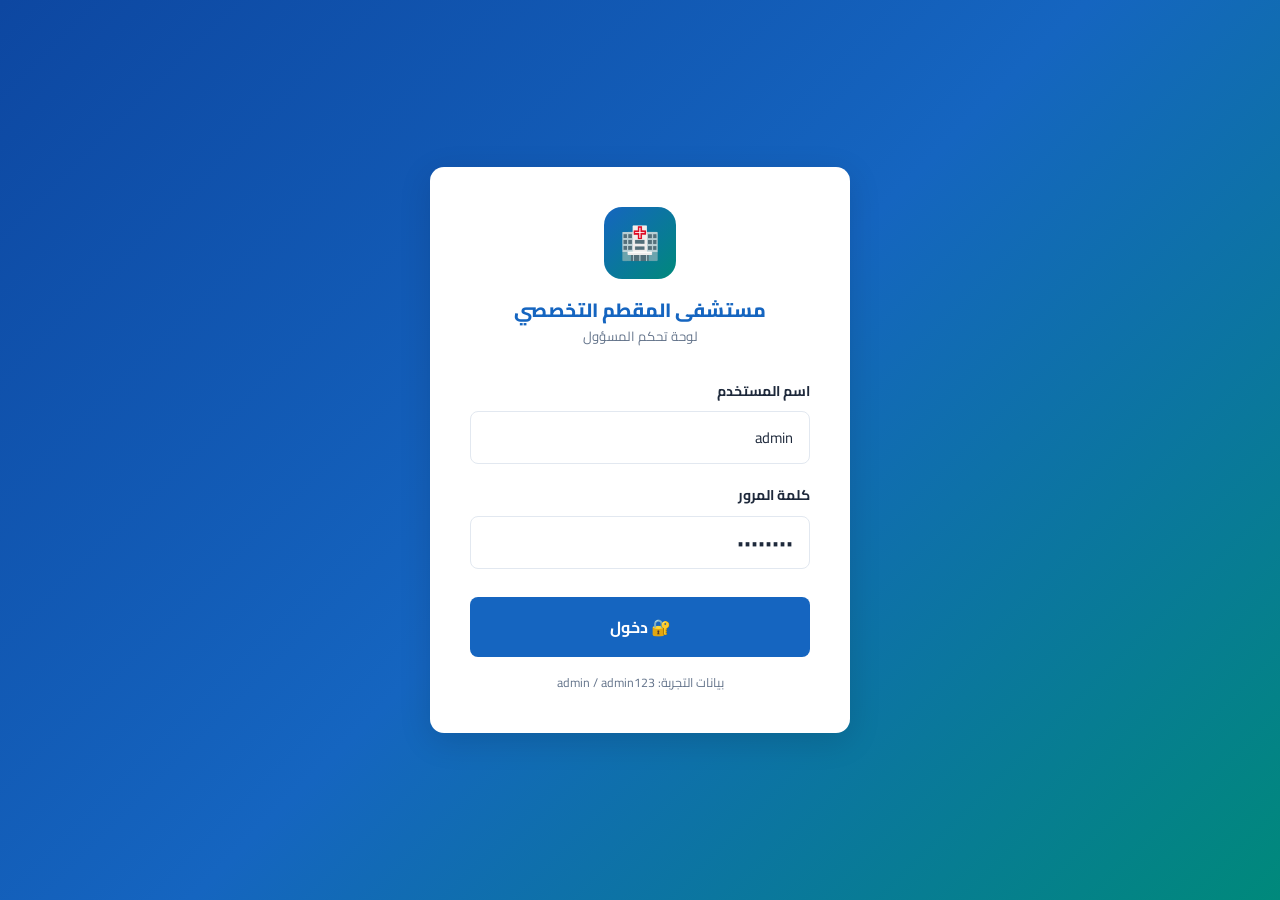
==== admin.html @ d8e8bf8f "first commit" ====
<!DOCTYPE html>
<html lang="ar" dir="rtl">
<head>
  <meta charset="UTF-8">
  <meta name="viewport" content="width=device-width, initial-scale=1.0">
  <title>لوحة التحكم - مستشفى المقطم التخصصي</title>
  <link rel="stylesheet" href="css/style.css">
  <style>
    .admin-page { display: none; }
    .login-page { display: flex; }
    .section-panel { display: none; }
    .section-panel.active { display: block; }
    .action-bar { display: flex; justify-content: space-between; align-items: center; margin-bottom: 20px; gap: 12px; flex-wrap: wrap; }
    .color-picker-wrap { display: flex; gap: 8px; flex-wrap: wrap; }
    .color-dot { width: 28px; height: 28px; border-radius: 50%; cursor: pointer; border: 3px solid transparent; transition: transform 0.2s; }
    .color-dot.selected { border-color: var(--text); transform: scale(1.15); }
    .status-select { padding: 6px 10px; border-radius: var(--radius-sm); border: 1px solid var(--border); font-family: 'Cairo',sans-serif; font-size: 0.82rem; background: white; }
    .sidebar-mobile-toggle { display: none; background: var(--primary); color: white; border: none; padding: 10px 16px; border-radius: var(--radius-sm); font-family: 'Cairo',sans-serif; font-weight: 700; cursor: pointer; }
    @media (max-width: 768px) { .admin-sidebar { display: none; } .admin-sidebar.open { display: flex; } .sidebar-mobile-toggle { display: block; } }
    .booking-filters { display: flex; gap: 8px; margin-bottom: 16px; flex-wrap: wrap; }
    .filter-chip { padding: 6px 16px; border-radius: 50px; border: 1.5px solid var(--border); font-size: 0.82rem; font-weight: 700; cursor: pointer; font-family: 'Cairo',sans-serif; background: white; color: var(--text-muted); transition: all 0.2s; }
    .filter-chip.active { background: var(--primary); color: white; border-color: var(--primary); }
    .copay-badge { display: inline-flex; align-items: center; gap: 4px; padding: 3px 10px; border-radius: 50px; font-size: 0.78rem; font-weight: 800; background: var(--primary-light); color: var(--primary); }
    .ins-icon { font-size: 1.3rem; }
    th { white-space: nowrap; }
  </style>
</head>
<body>

<!-- ===================== LOGIN ===================== -->
<div class="login-page admin-login-page" id="loginPage">
  <div class="admin-login-card">
    <div class="admin-login-logo">
      <div class="logo-icon">🏥</div>
      <h2>مستشفى المقطم التخصصي</h2>
      <p>لوحة تحكم المسؤول</p>
    </div>
    <div id="loginError" class="alert alert-danger" style="display:none;">❌ بيانات الدخول غير صحيحة</div>
    <div class="form-group">
      <label class="form-label">اسم المستخدم</label>
      <input type="text" class="form-control" id="loginUser" placeholder="admin" value="admin">
    </div>
    <div class="form-group">
      <label class="form-label">كلمة المرور</label>
      <input type="password" class="form-control" id="loginPass" placeholder="••••••••" value="admin123" onkeydown="if(event.key==='Enter')doLogin()">
    </div>
    <button class="btn btn-primary btn-block btn-lg" onclick="doLogin()" style="margin-top:8px;">🔐 دخول</button>
    <p style="text-align:center;font-size:0.78rem;color:var(--text-muted);margin-top:16px;">بيانات التجربة: admin / admin123</p>
  </div>
</div>

<!-- ===================== ADMIN PANEL ===================== -->
<div class="admin-page" id="adminPage">
  <div class="admin-layout">

    <!-- SIDEBAR -->
    <aside class="admin-sidebar" id="adminSidebar">
      <div class="sidebar-brand">
        <div class="brand-icon">🏥</div>
        <div class="sidebar-brand-text"><h3>مستشفى المقطم</h3><span>لوحة التحكم</span></div>
      </div>
      <nav class="sidebar-nav" id="sidebarNav">
        <a href="#" onclick="showSection('dashboard')"  id="nav-dashboard"  class="active"><span class="nav-icon">📊</span> لوحة التحكم</a>
        <a href="#" onclick="showSection('clinics')"    id="nav-clinics"   ><span class="nav-icon">🏥</span> إدارة العيادات</a>
        <a href="#" onclick="showSection('doctors')"    id="nav-doctors"   ><span class="nav-icon">👨‍⚕️</span> إدارة الأطباء</a>
        <a href="#" onclick="showSection('slots')"      id="nav-slots"     ><span class="nav-icon">📅</span> إدارة المواعيد</a>
        <a href="#" onclick="showSection('bookings')"   id="nav-bookings"  ><span class="nav-icon">📋</span> الحجوزات</a>
      </nav>
      <div class="sidebar-footer">
        <button class="btn btn-danger btn-sm btn-block" onclick="doLogout()">🚪 تسجيل الخروج</button>
        <a href="index.html" style="display:block;text-align:center;font-size:0.78rem;color:rgba(255,255,255,0.6);margin-top:10px;">← العودة للموقع</a>
      </div>
    </aside>

    <!-- MAIN -->
    <main class="admin-main">
      <div class="admin-topbar">
        <div style="display:flex;align-items:center;gap:12px;">
          <button class="sidebar-mobile-toggle" onclick="document.getElementById('adminSidebar').classList.toggle('open')">☰</button>
          <h2 id="pageTitle">لوحة التحكم</h2>
        </div>
        <div style="display:flex;align-items:center;gap:12px;">
          <span style="font-size:0.82rem;color:var(--text-muted);">👤 مسؤول النظام</span>
          <a href="index.html" class="btn btn-outline-primary btn-sm">← الموقع</a>
        </div>
      </div>

      <div class="admin-content">

        <!-- ===== DASHBOARD ===== -->
        <div class="section-panel active" id="panel-dashboard">
          <div class="stat-cards" id="dashStats"></div>
          <div style="display:grid;grid-template-columns:1fr 1fr;gap:24px;" id="dashGrids">
            <div class="card">
              <div class="card-header"><h3>📋 آخر الحجوزات</h3></div>
              <div class="card-body" id="recentBookings" style="padding:0;"></div>
            </div>
            <div class="card">
              <div class="card-header"><h3>📊 توزيع حالات الحجز</h3></div>
              <div class="card-body" id="bookingStatusStats" style="padding:16px;"></div>
            </div>
          </div>
        </div>

        <!-- ===== CLINICS ===== -->
        <div class="section-panel" id="panel-clinics">
          <div class="action-bar">
            <input type="text" placeholder="🔍 ابحث عن عيادة..." oninput="renderClinicsTable(this.value)" style="padding:9px 14px;border:1.5px solid var(--border);border-radius:var(--radius-sm);font-family:'Cairo',sans-serif;font-size:0.88rem;outline:none;flex:1;max-width:320px;">
            <button class="btn btn-primary" onclick="openClinicModal()">+ إضافة عيادة</button>
          </div>
          <div class="card">
            <div class="table-wrap">
              <table>
                <thead><tr><th>العيادة</th><th>السعر</th><th>الأطباء</th><th>الحالة</th><th>إجراءات</th></tr></thead>
                <tbody id="clinicsBody"></tbody>
              </table>
            </div>
          </div>
        </div>

        <!-- ===== DOCTORS ===== -->
        <div class="section-panel" id="panel-doctors">
          <div class="action-bar">
            <div style="display:flex;gap:12px;flex-wrap:wrap;flex:1;">
              <input type="text" placeholder="🔍 ابحث عن طبيب..." oninput="renderDoctorsTable(this.value)" style="padding:9px 14px;border:1.5px solid var(--border);border-radius:var(--radius-sm);font-family:'Cairo',sans-serif;font-size:0.88rem;outline:none;">
              <select id="doctorClinicFilter" onchange="renderDoctorsTable()" style="padding:9px 14px;border:1.5px solid var(--border);border-radius:var(--radius-sm);font-family:'Cairo',sans-serif;font-size:0.88rem;outline:none;"><option value="">كل العيادات</option></select>
            </div>
            <button class="btn btn-primary" onclick="openDoctorModal()">+ إضافة طبيب</button>
          </div>
          <div class="card">
            <div class="table-wrap">
              <table>
                <thead><tr><th>الطبيب</th><th>التخصص</th><th>العيادة</th><th>الخبرة</th><th>الحالة</th><th>إجراءات</th></tr></thead>
                <tbody id="doctorsBody"></tbody>
              </table>
            </div>
          </div>
        </div>

        <!-- ===== SLOTS ===== -->
        <div class="section-panel" id="panel-slots">
          <div class="action-bar">
            <div style="display:flex;gap:12px;flex-wrap:wrap;flex:1;">
              <select id="slotClinicFilter" onchange="onSlotClinicChange()" style="padding:9px 14px;border:1.5px solid var(--border);border-radius:var(--radius-sm);font-family:'Cairo',sans-serif;font-size:0.88rem;outline:none;"><option value="">كل العيادات</option></select>
              <select id="slotDoctorFilter" onchange="renderSlotsTable()" style="padding:9px 14px;border:1.5px solid var(--border);border-radius:var(--radius-sm);font-family:'Cairo',sans-serif;font-size:0.88rem;outline:none;"><option value="">كل الأطباء</option></select>
            </div>
            <button class="btn btn-primary" onclick="openSlotModal()">+ إضافة موعد</button>
          </div>
          <div class="card">
            <div class="table-wrap">
              <table>
                <thead><tr><th>التاريخ</th><th>اليوم</th><th>الوقت</th><th>الطبيب</th><th>العيادة</th><th>المحجوز/الكلي</th><th>الحالة</th><th>إجراءات</th></tr></thead>
                <tbody id="slotsBody"></tbody>
              </table>
            </div>
          </div>
        </div>

        <!-- ===== BOOKINGS ===== -->
        <div class="section-panel" id="panel-bookings">
          <div class="booking-filters" id="bookingFilters"></div>
          <div class="action-bar">
            <input type="text" placeholder="🔍 ابحث باسم المريض أو رقم الحجز أو الهاتف..." oninput="renderBookingsTable(this.value)" style="padding:9px 14px;border:1.5px solid var(--border);border-radius:var(--radius-sm);font-family:'Cairo',sans-serif;font-size:0.88rem;outline:none;flex:1;min-width:200px;">
            <button class="btn btn-sm" style="background:var(--bg);border:1px solid var(--border);white-space:nowrap;" onclick="exportBookings()">📥 تصدير CSV</button>
          </div>
          <div class="card">
            <div class="table-wrap">
              <table>
                <thead>
                  <tr>
                    <th>رقم الحجز</th>
                    <th>المريض</th>
                    <th>العيادة / الطبيب</th>
                    <th>التاريخ والوقت</th>
                    <th>سعر الكشف</th>
                    <th>حالة الحجز</th>
                    <th>إجراءات</th>
                  </tr>
                </thead>
                <tbody id="bookingsBody"></tbody>
              </table>
            </div>
          </div>
          <div class="alert alert-info" style="margin-top:16px;">
            💵 <strong>الدفع عند الاستقبال:</strong> يتم تحصيل رسوم الكشف من المرضى عند حضورهم للعيادة.
          </div>
        </div>

      </div><!-- /admin-content -->
    </main>
  </div>
</div>

<!-- ===================== MODALS ===================== -->

<!-- Clinic Modal -->
<div class="modal-overlay" id="clinicModal">
  <div class="modal">
    <div class="modal-header"><h3 id="clinicModalTitle">إضافة عيادة</h3><button class="modal-close" onclick="closeModal('clinicModal')">×</button></div>
    <div class="modal-body">
      <input type="hidden" id="clinicId">
      <div class="form-group"><label class="form-label">اسم العيادة <span>*</span></label><input type="text" class="form-control" id="clinicName" placeholder="مثال: عيادة القلب"></div>
      <div class="form-group"><label class="form-label">الوصف</label><textarea class="form-control" id="clinicDesc" rows="2" placeholder="وصف مختصر للعيادة"></textarea></div>
      <div class="form-row">
        <div class="form-group"><label class="form-label">سعر الكشف (جنيه) <span>*</span></label><input type="number" class="form-control" id="clinicPrice" placeholder="200" min="0"></div>
        <div class="form-group"><label class="form-label">الأيقونة (Emoji)</label><input type="text" class="form-control" id="clinicIcon" placeholder="🏥" maxlength="2"></div>
      </div>
      <div class="form-group"><label class="form-label">لون العيادة</label><div class="color-picker-wrap" id="colorPicker"></div><input type="hidden" id="clinicColor" value="#3498db"></div>
    </div>
    <div class="modal-footer">
      <button class="btn" style="background:var(--bg);border:1px solid var(--border);" onclick="closeModal('clinicModal')">إلغاء</button>
      <button class="btn btn-primary" onclick="saveClinic()">💾 حفظ</button>
    </div>
  </div>
</div>

<!-- Doctor Modal -->
<div class="modal-overlay" id="doctorModal">
  <div class="modal">
    <div class="modal-header"><h3 id="doctorModalTitle">إضافة طبيب</h3><button class="modal-close" onclick="closeModal('doctorModal')">×</button></div>
    <div class="modal-body">
      <input type="hidden" id="doctorId">
      <div class="form-group"><label class="form-label">اسم الطبيب <span>*</span></label><input type="text" class="form-control" id="doctorName" placeholder="د. محمد أحمد"></div>
      <div class="form-group"><label class="form-label">اللقب / التخصص <span>*</span></label><input type="text" class="form-control" id="doctorTitle" placeholder="استشاري أمراض القلب"></div>
      <div class="form-row">
        <div class="form-group"><label class="form-label">العيادة <span>*</span></label><select class="form-control" id="doctorClinicId"></select></div>
        <div class="form-group"><label class="form-label">سنوات الخبرة</label><input type="text" class="form-control" id="doctorExp" placeholder="10 سنوات خبرة"></div>
      </div>
    </div>
    <div class="modal-footer">
      <button class="btn" style="background:var(--bg);border:1px solid var(--border);" onclick="closeModal('doctorModal')">إلغاء</button>
      <button class="btn btn-primary" onclick="saveDoctor()">💾 حفظ</button>
    </div>
  </div>
</div>

<!-- Slot Modal -->
<div class="modal-overlay" id="slotModal">
  <div class="modal">
    <div class="modal-header"><h3 id="slotModalTitle">إضافة موعد</h3><button class="modal-close" onclick="closeModal('slotModal')">×</button></div>
    <div class="modal-body">
      <input type="hidden" id="slotId">
      <div class="form-row">
        <div class="form-group"><label class="form-label">العيادة <span>*</span></label><select class="form-control" id="slotClinicId" onchange="populateSlotDoctors()"></select></div>
        <div class="form-group"><label class="form-label">الطبيب <span>*</span></label><select class="form-control" id="slotDoctorId"></select></div>
      </div>
      <div class="form-row">
        <div class="form-group"><label class="form-label">التاريخ <span>*</span></label><input type="date" class="form-control" id="slotDate"></div>
        <div class="form-group"><label class="form-label">الوقت <span>*</span></label>
          <select class="form-control" id="slotTime">
            <option>09:00 ص</option><option>10:00 ص</option><option>11:00 ص</option>
            <option>12:00 م</option><option>01:00 م</option><option>04:00 م</option>
            <option>05:00 م</option><option>06:00 م</option><option>07:00 م</option>
          </select>
        </div>
      </div>
      <div class="form-group"><label class="form-label">الحد الأقصى للمرضى</label><input type="number" class="form-control" id="slotMax" value="5" min="1" max="30"></div>
    </div>
    <div class="modal-footer">
      <button class="btn" style="background:var(--bg);border:1px solid var(--border);" onclick="closeModal('slotModal')">إلغاء</button>
      <button class="btn btn-primary" onclick="saveSlot()">💾 حفظ</button>
    </div>
  </div>
</div>

<!-- Delete Confirm Modal -->
<div class="modal-overlay" id="deleteModal">
  <div class="modal" style="max-width:400px;">
    <div class="modal-header"><h3>⚠️ تأكيد الحذف</h3><button class="modal-close" onclick="closeModal('deleteModal')">×</button></div>
    <div class="modal-body"><p id="deleteMsg" style="font-size:0.95rem;line-height:1.6;"></p></div>
    <div class="modal-footer">
      <button class="btn" style="background:var(--bg);border:1px solid var(--border);" onclick="closeModal('deleteModal')">إلغاء</button>
      <button class="btn btn-danger" id="deleteConfirmBtn">🗑️ حذف</button>
    </div>
  </div>
</div>

<script src="js/app.js"></script>
<script>
const COLORS = ['#e74c3c','#3498db','#2ecc71','#9b59b6','#f39c12','#1abc9c','#e67e22','#16a085','#8e44ad','#2980b9'];
let bookingStatusFilter = 'all';
let pendingDelete = null;

// ===================== AUTH =====================
function doLogin() {
  const u = document.getElementById('loginUser').value;
  const p = document.getElementById('loginPass').value;
  if (adminLogin(u, p)) {
    document.getElementById('loginPage').style.display = 'none';
    document.getElementById('adminPage').style.display = 'block';
    initAdmin();
  } else {
    document.getElementById('loginError').style.display = 'flex';
  }
}
function doLogout() { adminLogout(); document.getElementById('adminPage').style.display = 'none'; document.getElementById('loginPage').style.display = 'flex'; }
function checkAuth() { if (isAdminLoggedIn()) { document.getElementById('loginPage').style.display = 'none'; document.getElementById('adminPage').style.display = 'block'; initAdmin(); } }

// ===================== INIT =====================
function initAdmin() {
  renderDashboard();
  renderClinicsTable();
  renderDoctorsTable();
  populateAllFilters();
  renderSlotsTable();
  renderBookingsTable();
  renderBookingFilters();
}

function showSection(name) {
  document.querySelectorAll('.section-panel').forEach(p => p.classList.remove('active'));
  document.querySelectorAll('.sidebar-nav a').forEach(a => a.classList.remove('active'));
  document.getElementById('panel-' + name).classList.add('active');
  document.getElementById('nav-' + name).classList.add('active');
  const titles = { dashboard:'لوحة التحكم', clinics:'إدارة العيادات', doctors:'إدارة الأطباء', slots:'إدارة المواعيد', bookings:'الحجوزات' };
  document.getElementById('pageTitle').textContent = titles[name] || name;
  if (name === 'doctors')   { populateDoctorClinicFilter(); renderDoctorsTable(); }
  if (name === 'slots')     { populateSlotFilters(); renderSlotsTable(); }
  if (name === 'dashboard') renderDashboard();
  return false;
}

// ===================== DASHBOARD =====================
function renderDashboard() {
  const clinics  = getClinics().filter(c => c.active);
  const doctors  = getDoctors().filter(d => d.active);
  const bookings = getBookings();
  const pending  = bookings.filter(b => b.status === 'pending').length;

  const stats = [
    { icon:'🏥', num:clinics.length,  label:'عيادة نشطة',       bg:'#e3f0ff', color:'#1565c0' },
    { icon:'👨‍⚕️', num:doctors.length,  label:'طبيب متخصص',       bg:'#e0f2f1', color:'#00897b' },
    { icon:'📋', num:bookings.length, label:'إجمالي الحجوزات',  bg:'#fff3e0', color:'#e65100' },
    { icon:'⏳', num:pending,         label:'قيد الانتظار',      bg:'#fff8e1', color:'#f9a825' },
  ];
  document.getElementById('dashStats').innerHTML = stats.map(s => `
    <div class="stat-card">
      <div class="stat-card-icon" style="background:${s.bg};color:${s.color};">${s.icon}</div>
      <div><div class="stat-card-num">${s.num}</div><div class="stat-card-label">${s.label}</div></div>
    </div>`).join('');

  const recent = [...bookings].reverse().slice(0, 5);
  document.getElementById('recentBookings').innerHTML = recent.length === 0
    ? '<p style="padding:20px;text-align:center;color:var(--text-muted);">لا توجد حجوزات بعد</p>'
    : '<table style="width:100%"><thead><tr><th>رقم الحجز</th><th>المريض</th><th>العيادة</th><th>الحالة</th></tr></thead><tbody>'
      + recent.map(b => {
          const st = getStatusBadge(b.status);
          return `<tr><td><strong>${b.id}</strong></td><td style="font-size:0.82rem;">${b.patientName}</td><td style="font-size:0.82rem;">${b.clinicName||''}</td><td><span class="badge ${st.cls}">${st.label}</span></td></tr>`;
        }).join('') + '</tbody></table>';

  // Booking status breakdown
  const statusCounts = { pending:0, confirmed:0, cancelled:0, completed:0 };
  bookings.forEach(b => { const k = b.status || 'pending'; if (statusCounts[k] !== undefined) statusCounts[k]++; });
  const statusLabels = { pending:'⏳ قيد الانتظار', confirmed:'✅ مؤكد', cancelled:'❌ ملغي', completed:'🏁 مكتمل' };
  const total = bookings.length || 1;
  document.getElementById('bookingStatusStats').innerHTML = Object.entries(statusCounts).map(([k,v]) => `
    <div style="display:flex;justify-content:space-between;align-items:center;padding:10px 0;border-bottom:1px solid var(--border);">
      <span style="font-size:0.88rem;font-weight:600;">${statusLabels[k]}</span>
      <div style="display:flex;align-items:center;gap:10px;">
        <div style="height:6px;width:${Math.max(Math.round(v/total*120),4)}px;background:var(--primary);border-radius:3px;"></div>
        <span class="badge badge-primary">${v} حجز</span>
      </div>
    </div>`).join('');
}

// ===================== CLINICS =====================
function renderClinicsTable(search = '') {
  const clinics = getClinics().filter(c => !search || c.name.includes(search));
  document.getElementById('clinicsBody').innerHTML = clinics.length === 0
    ? '<tr><td colspan="5" style="text-align:center;padding:32px;color:var(--text-muted);">لا توجد عيادات</td></tr>'
    : clinics.map(c => {
        const docs = getDoctors().filter(d => d.clinicId === c.id).length;
        return `<tr>
          <td><div style="display:flex;align-items:center;gap:10px;">
            <div style="width:36px;height:36px;border-radius:8px;background:${c.color}22;display:flex;align-items:center;justify-content:center;font-size:1.2rem;">${c.icon||'🏥'}</div>
            <div><strong style="font-size:0.9rem;">${c.name}</strong><br><span style="font-size:0.75rem;color:var(--text-muted);">${c.description||''}</span></div>
          </div></td>
          <td><strong style="color:var(--primary);">${c.price}</strong> ج</td>
          <td><span class="badge badge-primary">${docs} طبيب</span></td>
          <td><span class="badge ${c.active?'badge-success':'badge-danger'}">${c.active?'نشطة':'معطلة'}</span></td>
          <td><div style="display:flex;gap:6px;">
            <button class="btn btn-sm btn-outline-primary" onclick="editClinic('${c.id}')">✏️ تعديل</button>
            <button class="btn btn-sm btn-danger" onclick="confirmDelete('clinic','${c.id}','${c.name}')">🗑️</button>
          </div></td>
        </tr>`;
      }).join('');
}
function openClinicModal(id=null) {
  document.getElementById('clinicModalTitle').textContent = id ? 'تعديل العيادة' : 'إضافة عيادة جديدة';
  document.getElementById('clinicId').value = id||'';
  ['clinicName','clinicDesc','clinicIcon'].forEach(i=>document.getElementById(i).value='');
  document.getElementById('clinicPrice').value='';
  document.getElementById('clinicColor').value='#3498db';
  renderColorPicker('#3498db');
  if (id) { const c=getClinic(id); if(c){document.getElementById('clinicName').value=c.name;document.getElementById('clinicDesc').value=c.description||'';document.getElementById('clinicPrice').value=c.price;document.getElementById('clinicIcon').value=c.icon||'';document.getElementById('clinicColor').value=c.color||'#3498db';renderColorPicker(c.color);} }
  openModal('clinicModal');
}
function editClinic(id) { openClinicModal(id); }
function renderColorPicker(selected) {
  document.getElementById('colorPicker').innerHTML = COLORS.map(c=>`<div class="color-dot ${c===selected?'selected':''}" style="background:${c};" onclick="selectColor('${c}')"></div>`).join('');
}
function selectColor(c) { document.getElementById('clinicColor').value=c; renderColorPicker(c); }
function saveClinic() {
  const name=document.getElementById('clinicName').value.trim();
  const price=parseFloat(document.getElementById('clinicPrice').value);
  if(!name){showToast('اسم العيادة مطلوب','error');return;}
  if(!price||price<0){showToast('من فضلك أدخل سعراً صحيحاً','error');return;}
  const data={name,price,description:document.getElementById('clinicDesc').value.trim(),icon:document.getElementById('clinicIcon').value.trim()||'🏥',color:document.getElementById('clinicColor').value,active:true};
  const id=document.getElementById('clinicId').value;
  if(id) updateClinic(id,data); else addClinic(data);
  closeModal('clinicModal'); renderClinicsTable(); renderDashboard(); showToast(id?'تم تحديث العيادة':'تمت إضافة العيادة');
}

// ===================== DOCTORS =====================
function populateDoctorClinicFilter() {
  const sel=document.getElementById('doctorClinicFilter');
  sel.innerHTML='<option value="">كل العيادات</option>'+getClinics().filter(c=>c.active).map(c=>`<option value="${c.id}">${c.name}</option>`).join('');
}
function renderDoctorsTable(search='') {
  const cf=document.getElementById('doctorClinicFilter')?.value||'';
  const doctors=getDoctors().filter(d=>(!search||d.name.includes(search)||d.title.includes(search))&&(!cf||d.clinicId===cf));
  document.getElementById('doctorsBody').innerHTML=doctors.length===0
    ?'<tr><td colspan="6" style="text-align:center;padding:32px;color:var(--text-muted);">لا يوجد أطباء</td></tr>'
    :doctors.map(d=>{const cl=getClinic(d.clinicId);return`<tr>
      <td><div style="display:flex;align-items:center;gap:10px;"><div style="width:36px;height:36px;border-radius:50%;background:var(--primary-light);display:flex;align-items:center;justify-content:center;">👨‍⚕️</div><strong>${d.name}</strong></div></td>
      <td style="font-size:0.85rem;">${d.title}</td>
      <td><span class="badge badge-primary">${cl?cl.name:'-'}</span></td>
      <td style="font-size:0.82rem;color:var(--text-muted);">${d.experience||'-'}</td>
      <td><span class="badge ${d.active?'badge-success':'badge-danger'}">${d.active?'نشط':'معطل'}</span></td>
      <td><div style="display:flex;gap:6px;"><button class="btn btn-sm btn-outline-primary" onclick="editDoctor('${d.id}')">✏️</button><button class="btn btn-sm btn-danger" onclick="confirmDelete('doctor','${d.id}','${d.name}')">🗑️</button></div></td>
    </tr>`}).join('');
}
function openDoctorModal(id=null) {
  document.getElementById('doctorModalTitle').textContent=id?'تعديل بيانات الطبيب':'إضافة طبيب جديد';
  document.getElementById('doctorId').value=id||'';
  ['doctorName','doctorTitle','doctorExp'].forEach(i=>document.getElementById(i).value='');
  document.getElementById('doctorClinicId').innerHTML=getClinics().filter(c=>c.active).map(c=>`<option value="${c.id}">${c.name}</option>`).join('');
  if(id){const d=getDoctor(id);if(d){document.getElementById('doctorName').value=d.name;document.getElementById('doctorTitle').value=d.title;document.getElementById('doctorExp').value=d.experience||'';document.getElementById('doctorClinicId').value=d.clinicId;}}
  openModal('doctorModal');
}
function editDoctor(id){openDoctorModal(id);}
function saveDoctor() {
  const name=document.getElementById('doctorName').value.trim();
  const title=document.getElementById('doctorTitle').value.trim();
  const clinicId=document.getElementById('doctorClinicId').value;
  if(!name){showToast('اسم الطبيب مطلوب','error');return;}
  if(!title){showToast('التخصص مطلوب','error');return;}
  const data={name,title,clinicId,experience:document.getElementById('doctorExp').value.trim(),active:true};
  const id=document.getElementById('doctorId').value;
  if(id) updateDoctor(id,data); else addDoctor(data);
  closeModal('doctorModal'); renderDoctorsTable(); showToast(id?'تم تحديث بيانات الطبيب':'تمت إضافة الطبيب');
}

// ===================== SLOTS =====================
function populateAllFilters(){populateSlotFilters();populateDoctorClinicFilter();}
function populateSlotFilters(){
  const clinics=getClinics().filter(c=>c.active);
  const opts='<option value="">كل العيادات</option>'+clinics.map(c=>`<option value="${c.id}">${c.name}</option>`).join('');
  document.getElementById('slotClinicFilter').innerHTML=opts;
  document.getElementById('slotClinicId')&&(document.getElementById('slotClinicId').innerHTML=opts);
}
function onSlotClinicChange(){
  const cid=document.getElementById('slotClinicFilter').value;
  const docs=cid?getDoctors().filter(d=>d.clinicId===cid&&d.active):getDoctors().filter(d=>d.active);
  document.getElementById('slotDoctorFilter').innerHTML='<option value="">كل الأطباء</option>'+docs.map(d=>`<option value="${d.id}">${d.name}</option>`).join('');
  renderSlotsTable();
}
function populateSlotDoctors(){
  const cid=document.getElementById('slotClinicId').value;
  document.getElementById('slotDoctorId').innerHTML=getDoctors().filter(d=>d.clinicId===cid&&d.active).map(d=>`<option value="${d.id}">${d.name}</option>`).join('');
}
function renderSlotsTable(){
  const cid=document.getElementById('slotClinicFilter')?.value||'';
  const did=document.getElementById('slotDoctorFilter')?.value||'';
  const today=new Date().toISOString().split('T')[0];
  const slots=getSlots().filter(s=>(!cid||s.clinicId===cid)&&(!did||s.doctorId===did)).sort((a,b)=>a.date.localeCompare(b.date));
  document.getElementById('slotsBody').innerHTML=slots.length===0
    ?'<tr><td colspan="8" style="text-align:center;padding:32px;color:var(--text-muted);">لا توجد مواعيد</td></tr>'
    :slots.map(s=>{const doc=getDoctor(s.doctorId);const cl=getClinic(s.clinicId);const past=s.date<today;return`<tr style="${past?'opacity:0.55;':''}">
      <td style="font-size:0.85rem;">${s.date}</td><td style="font-size:0.82rem;">${s.dayName||''}</td><td><strong>${s.time}</strong></td>
      <td style="font-size:0.82rem;">${doc?doc.name:'-'}</td><td style="font-size:0.78rem;color:var(--text-muted);">${cl?cl.name:'-'}</td>
      <td><span class="badge ${s.bookedCount>=s.maxPatients?'badge-danger':'badge-success'}">${s.bookedCount}/${s.maxPatients}</span></td>
      <td><span class="badge ${s.active&&!past?'badge-success':'badge-secondary'}">${past?'منتهي':s.active?'متاح':'معطل'}</span></td>
      <td><div style="display:flex;gap:6px;"><button class="btn btn-sm btn-outline-primary" onclick="editSlot('${s.id}')">✏️</button><button class="btn btn-sm btn-danger" onclick="confirmDelete('slot','${s.id}','موعد ${s.time}')">🗑️</button></div></td>
    </tr>`}).join('');
}
function openSlotModal(id=null){
  document.getElementById('slotModalTitle').textContent=id?'تعديل الموعد':'إضافة موعد جديد';
  document.getElementById('slotId').value=id||'';
  const tomorrow=new Date();tomorrow.setDate(tomorrow.getDate()+1);
  document.getElementById('slotDate').value=tomorrow.toISOString().split('T')[0];
  document.getElementById('slotMax').value=5;
  const clinics=getClinics().filter(c=>c.active);
  document.getElementById('slotClinicId').innerHTML=clinics.map(c=>`<option value="${c.id}">${c.name}</option>`).join('');
  if(clinics.length>0)populateSlotDoctors();
  if(id){const s=getSlot(id);if(s){document.getElementById('slotDate').value=s.date;document.getElementById('slotTime').value=s.time;document.getElementById('slotMax').value=s.maxPatients;document.getElementById('slotClinicId').value=s.clinicId;populateSlotDoctors();setTimeout(()=>{document.getElementById('slotDoctorId').value=s.doctorId;},0);}}
  openModal('slotModal');
}
function editSlot(id){openSlotModal(id);}
function saveSlot(){
  const cid=document.getElementById('slotClinicId').value;
  const did=document.getElementById('slotDoctorId').value;
  const date=document.getElementById('slotDate').value;
  const time=document.getElementById('slotTime').value;
  const max=parseInt(document.getElementById('slotMax').value);
  if(!cid||!did){showToast('اختر العيادة والطبيب','error');return;}
  if(!date){showToast('التاريخ مطلوب','error');return;}
  const dayNames=['الأحد','الاثنين','الثلاثاء','الأربعاء','الخميس','الجمعة','السبت'];
  const d=new Date(date+'T00:00:00');
  const data={clinicId:cid,doctorId:did,date,dayName:dayNames[d.getDay()],time,maxPatients:max||5};
  const id=document.getElementById('slotId').value;
  if(id)updateSlot(id,data);else addSlot(data);
  closeModal('slotModal');renderSlotsTable();showToast(id?'تم تحديث الموعد':'تمت إضافة الموعد');
}

// ===================== BOOKINGS =====================
function renderBookingFilters() {
  const filters = [{key:'all',label:'الكل'},{key:'pending',label:'قيد الانتظار'},{key:'confirmed',label:'مؤكد'},{key:'cancelled',label:'ملغي'},{key:'completed',label:'مكتمل'}];
  document.getElementById('bookingFilters').innerHTML = filters.map(f=>`<button class="filter-chip ${bookingStatusFilter===f.key?'active':''}" onclick="setBookingFilter('${f.key}')">${f.label}</button>`).join('');
}
function setBookingFilter(s) { bookingStatusFilter=s; renderBookingFilters(); renderBookingsTable(); }

function renderBookingsTable(search='') {
  let bookings = getBookings().filter(b =>
    (bookingStatusFilter==='all'||b.status===bookingStatusFilter) &&
    (!search || b.patientName.includes(search) || b.id.includes(search) || (b.phone||'').includes(search))
  ).reverse();

  document.getElementById('bookingsBody').innerHTML = bookings.length === 0
    ? '<tr><td colspan="7" style="text-align:center;padding:32px;color:var(--text-muted);">لا توجد حجوزات</td></tr>'
    : bookings.map(b => {
        const st = getStatusBadge(b.status);
        return `<tr>
          <td><strong style="font-size:0.82rem;color:var(--primary);">${b.id}</strong></td>
          <td style="font-size:0.85rem;"><strong>${b.patientName}</strong><br><span style="color:var(--text-muted);font-size:0.75rem;">${b.phone||''}</span></td>
          <td style="font-size:0.82rem;">${b.clinicName}<br><span style="color:var(--text-muted);font-size:0.75rem;">${b.doctorName||''}</span></td>
          <td style="font-size:0.82rem;">${b.date}<br><span style="color:var(--text-muted);font-size:0.75rem;">${b.time||''}</span></td>
          <td style="font-size:0.9rem;font-weight:900;color:var(--primary);">${b.amount||0} ج</td>
          <td>
            <select class="status-select" onchange="updateBookingStatus('${b.id}','status',this.value)">
              <option value="pending"   ${b.status==='pending'   ?'selected':''}>قيد الانتظار</option>
              <option value="confirmed" ${b.status==='confirmed' ?'selected':''}>مؤكد</option>
              <option value="cancelled" ${b.status==='cancelled' ?'selected':''}>ملغي</option>
              <option value="completed" ${b.status==='completed' ?'selected':''}>مكتمل</option>
            </select>
          </td>
          <td>
            <div style="display:flex;gap:4px;">
              ${b.status!=='confirmed'?`<button class="btn btn-success btn-sm" onclick="quickConfirm('${b.id}')" title="تأكيد">✓</button>`:''}
              ${b.status!=='cancelled'?`<button class="btn btn-danger btn-sm" onclick="quickCancel('${b.id}')"  title="إلغاء">✕</button>`:''}
            </div>
          </td>
        </tr>`;
      }).join('');
}

function updateBookingStatus(id,field,value) { const d={};d[field]=value;updateBooking(id,d);renderBookingsTable();renderDashboard();showToast('تم تحديث حالة الحجز'); }
function quickConfirm(id) { updateBooking(id,{status:'confirmed'});renderBookingsTable();renderDashboard();showToast('تم تأكيد الحجز'); }
function quickCancel(id)  { updateBooking(id,{status:'cancelled'});renderBookingsTable();renderDashboard();showToast('تم إلغاء الحجز','error'); }

function exportBookings() {
  const bookings = getBookings();
  const header   = 'رقم الحجز,اسم المريض,الهاتف,الرقم القومي,العيادة,الطبيب,التاريخ,الوقت,سعر الكشف,حالة الحجز\n';
  const rows = bookings.map(b => [
    b.id, b.patientName, b.phone||'', b.nationalId||'',
    b.clinicName, b.doctorName, b.date||'', b.time||'',
    b.amount||0, b.status
  ].join(',')).join('\n');
  const blob = new Blob(['﻿' + header + rows], { type:'text/csv;charset=utf-8' });
  const a = document.createElement('a');
  a.href = URL.createObjectURL(blob);
  a.download = 'bookings_' + new Date().toISOString().split('T')[0] + '.csv';
  a.click();
  showToast('تم تصدير الملف بنجاح');
}

// ===================== DELETE =====================
function confirmDelete(type,id,name) {
  pendingDelete={type,id};
  const msgs = {
    clinic: `هل أنت متأكد من حذف عيادة "${name}"؟ سيتم حذف جميع الأطباء والمواعيد المرتبطة بها.`,
    doctor: `هل أنت متأكد من حذف الطبيب "${name}"؟ سيتم حذف جميع مواعيده.`,
    slot:   `هل أنت متأكد من حذف "${name}"؟`,
  };
  document.getElementById('deleteMsg').textContent = msgs[type]||'هل أنت متأكد من الحذف؟';
  document.getElementById('deleteConfirmBtn').onclick = doDelete;
  openModal('deleteModal');
}
function doDelete() {
  if (!pendingDelete) return;
  if (pendingDelete.type==='clinic') { deleteClinic(pendingDelete.id); renderClinicsTable(); }
  if (pendingDelete.type==='doctor') { deleteDoctor(pendingDelete.id); renderDoctorsTable(); }
  if (pendingDelete.type==='slot')   { deleteSlot(pendingDelete.id);   renderSlotsTable(); }
  renderDashboard();
  closeModal('deleteModal');
  showToast('تم الحذف بنجاح');
  pendingDelete=null;
}

// ===================== MODALS =====================
function openModal(id)  { document.getElementById(id).classList.add('open'); }
function closeModal(id) { document.getElementById(id).classList.remove('open'); }
document.querySelectorAll('.modal-overlay').forEach(m => m.addEventListener('click', e => { if(e.target===m) closeModal(m.id); }));

// ===================== BOOT =====================
checkAuth();
</script>
</body>
</html>
---- css/style.css ----
@import url('https://fonts.googleapis.com/css2?family=Cairo:wght@300;400;500;600;700;800;900&display=swap');

:root {
  --primary: #1565c0;
  --primary-dark: #0d47a1;
  --primary-light: #e3f0ff;
  --secondary: #00897b;
  --secondary-light: #e0f2f1;
  --accent: #ff6f00;
  --danger: #d32f2f;
  --danger-light: #fdecea;
  --success: #2e7d32;
  --success-light: #e8f5e9;
  --warning: #e65100;
  --warning-light: #fff3e0;
  --bg: #f0f4f8;
  --white: #ffffff;
  --text: #1e293b;
  --text-muted: #64748b;
  --border: #e2e8f0;
  --shadow: 0 1px 4px rgba(0,0,0,0.08);
  --shadow-md: 0 4px 16px rgba(0,0,0,0.10);
  --shadow-lg: 0 8px 32px rgba(0,0,0,0.13);
  --radius: 14px;
  --radius-sm: 8px;
  --nav-h: 70px;
}

*,*::before,*::after { box-sizing: border-box; margin: 0; padding: 0; }
html { direction: rtl; scroll-behavior: smooth; }
body { font-family: 'Cairo', sans-serif; background: var(--bg); color: var(--text); line-height: 1.65; min-height: 100vh; }
a { text-decoration: none; color: inherit; }
img { max-width: 100%; }
ul { list-style: none; }
input, select, textarea, button { font-family: 'Cairo', sans-serif; }

/* ---- NAVBAR ---- */
.navbar {
  position: sticky; top: 0; z-index: 1000;
  background: var(--white);
  box-shadow: 0 2px 8px rgba(0,0,0,0.08);
  height: var(--nav-h);
}
.nav-inner {
  max-width: 1200px; margin: 0 auto; padding: 0 20px;
  height: 100%; display: flex; align-items: center; justify-content: space-between; gap: 20px;
}
.nav-brand { display: flex; align-items: center; gap: 12px; }
.nav-logo {
  width: 48px; height: 48px; border-radius: 12px;
  background: linear-gradient(135deg, var(--primary), var(--secondary));
  display: flex; align-items: center; justify-content: center;
  font-size: 22px; color: white; font-weight: 800; flex-shrink: 0;
}
.nav-brand-text h1 { font-size: 1rem; font-weight: 800; color: var(--primary); line-height: 1.2; }
.nav-brand-text span { font-size: 0.72rem; color: var(--text-muted); }
.nav-links { display: flex; align-items: center; gap: 4px; }
.nav-links a {
  padding: 8px 14px; border-radius: var(--radius-sm);
  font-size: 0.9rem; font-weight: 600; color: var(--text-muted);
  transition: all 0.2s;
}
.nav-links a:hover, .nav-links a.active { background: var(--primary-light); color: var(--primary); }
.nav-btn {
  background: var(--primary); color: white !important;
  padding: 9px 20px !important; border-radius: var(--radius-sm) !important;
}
.nav-btn:hover { background: var(--primary-dark) !important; color: white !important; }
.nav-toggle { display: none; background: none; border: none; cursor: pointer; padding: 8px; }
.nav-toggle span { display: block; width: 24px; height: 2px; background: var(--text); margin: 5px 0; border-radius: 2px; transition: 0.3s; }

/* ---- HERO ---- */
.hero {
  background: linear-gradient(135deg, var(--primary-dark) 0%, var(--primary) 50%, var(--secondary) 100%);
  color: white; padding: 80px 20px; text-align: center; position: relative; overflow: hidden;
}
.hero::before {
  content: ''; position: absolute; inset: 0;
  background: url("data:image/svg+xml,%3Csvg width='60' height='60' viewBox='0 0 60 60' xmlns='http://www.w3.org/2000/svg'%3E%3Cg fill='none' fill-rule='evenodd'%3E%3Cg fill='%23ffffff' fill-opacity='0.04'%3E%3Cpath d='M36 34v-4h-2v4h-4v2h4v4h2v-4h4v-2h-4zm0-30V0h-2v4h-4v2h4v4h2V6h4V4h-4zM6 34v-4H4v4H0v2h4v4h2v-4h4v-2H6zM6 4V0H4v4H0v2h4v4h2V6h4V4H6z'/%3E%3C/g%3E%3C/g%3E%3C/svg%3E");
}
.hero-content { position: relative; max-width: 700px; margin: 0 auto; }
.hero-badge {
  display: inline-flex; align-items: center; gap: 8px;
  background: rgba(255,255,255,0.15); backdrop-filter: blur(10px);
  border: 1px solid rgba(255,255,255,0.25); border-radius: 50px;
  padding: 8px 20px; font-size: 0.85rem; font-weight: 600; margin-bottom: 24px;
}
.hero h2 { font-size: 2.6rem; font-weight: 900; line-height: 1.3; margin-bottom: 16px; }
.hero p { font-size: 1.1rem; opacity: 0.88; margin-bottom: 36px; }
.hero-actions { display: flex; gap: 16px; justify-content: center; flex-wrap: wrap; }
.hero-search {
  background: white; border-radius: 50px; display: flex; align-items: center;
  padding: 6px 6px 6px 20px; gap: 12px; max-width: 500px; margin: 0 auto 32px;
  box-shadow: 0 4px 20px rgba(0,0,0,0.2);
}
.hero-search input {
  flex: 1; border: none; outline: none; font-size: 0.95rem; color: var(--text);
  font-family: 'Cairo', sans-serif; background: transparent; text-align: right;
}
.hero-search button {
  background: var(--primary); color: white; border: none; border-radius: 50px;
  padding: 10px 24px; font-size: 0.9rem; font-weight: 700; cursor: pointer;
  font-family: 'Cairo', sans-serif; white-space: nowrap;
}

/* ---- STATS ---- */
.stats-bar {
  background: white; box-shadow: var(--shadow-md); position: relative; z-index: 1;
}
.stats-inner {
  max-width: 1200px; margin: 0 auto; padding: 0 20px;
  display: grid; grid-template-columns: repeat(4, 1fr);
}
.stat-item {
  padding: 24px 20px; text-align: center;
  border-left: 1px solid var(--border);
}
.stat-item:last-child { border-left: none; }
.stat-num { font-size: 2rem; font-weight: 900; color: var(--primary); }
.stat-label { font-size: 0.85rem; color: var(--text-muted); font-weight: 600; }

/* ---- SECTION ---- */
.section { padding: 64px 20px; }
.section-inner { max-width: 1200px; margin: 0 auto; }
.section-header { text-align: center; margin-bottom: 48px; }
.section-tag {
  display: inline-block; background: var(--primary-light); color: var(--primary);
  font-size: 0.8rem; font-weight: 700; padding: 5px 16px; border-radius: 50px; margin-bottom: 12px;
}
.section-header h2 { font-size: 2rem; font-weight: 800; color: var(--text); margin-bottom: 10px; }
.section-header p { color: var(--text-muted); font-size: 1rem; max-width: 500px; margin: 0 auto; }

/* ---- CLINIC CARD ---- */
.clinics-grid { display: grid; grid-template-columns: repeat(3, 1fr); gap: 24px; }
.clinic-card {
  background: white; border-radius: var(--radius); box-shadow: var(--shadow);
  overflow: hidden; transition: all 0.3s; cursor: pointer; border: 1px solid var(--border);
}
.clinic-card:hover { transform: translateY(-4px); box-shadow: var(--shadow-lg); border-color: var(--primary); }
.clinic-card-top {
  padding: 28px 24px 20px;
  display: flex; align-items: flex-start; gap: 16px;
}
.clinic-icon {
  width: 56px; height: 56px; border-radius: 14px; flex-shrink: 0;
  display: flex; align-items: center; justify-content: center; font-size: 26px;
}
.clinic-card-info h3 { font-size: 1rem; font-weight: 800; color: var(--text); margin-bottom: 6px; }
.clinic-card-info p { font-size: 0.82rem; color: var(--text-muted); line-height: 1.5; }
.clinic-card-bottom {
  padding: 14px 24px; border-top: 1px solid var(--border);
  display: flex; align-items: center; justify-content: space-between;
}
.clinic-price { font-size: 0.9rem; color: var(--text); }
.clinic-price strong { font-size: 1.1rem; color: var(--primary); font-weight: 800; }
.clinic-price span { font-size: 0.78rem; color: var(--text-muted); }
.btn-book {
  background: var(--primary); color: white; border: none; border-radius: var(--radius-sm);
  padding: 9px 20px; font-size: 0.85rem; font-weight: 700; cursor: pointer;
  font-family: 'Cairo', sans-serif; transition: background 0.2s; white-space: nowrap;
}
.btn-book:hover { background: var(--primary-dark); }
.clinic-doctors-count {
  font-size: 0.78rem; color: var(--text-muted); display: flex; align-items: center; gap: 4px;
}

/* ---- HOW IT WORKS ---- */
.steps-grid { display: grid; grid-template-columns: repeat(3, 1fr); gap: 32px; }
.step-card { text-align: center; padding: 32px 24px; }
.step-num {
  width: 64px; height: 64px; border-radius: 50%;
  background: linear-gradient(135deg, var(--primary), var(--secondary));
  color: white; font-size: 1.6rem; font-weight: 900;
  display: flex; align-items: center; justify-content: center; margin: 0 auto 20px;
}
.step-card h3 { font-size: 1.1rem; font-weight: 800; margin-bottom: 10px; }
.step-card p { font-size: 0.88rem; color: var(--text-muted); }

/* ---- BUTTONS ---- */
.btn {
  display: inline-flex; align-items: center; justify-content: center; gap: 8px;
  padding: 12px 28px; border-radius: var(--radius-sm); font-size: 0.95rem; font-weight: 700;
  font-family: 'Cairo', sans-serif; cursor: pointer; border: none; transition: all 0.2s;
  white-space: nowrap;
}
.btn-primary { background: var(--primary); color: white; }
.btn-primary:hover { background: var(--primary-dark); }
.btn-outline { background: transparent; color: white; border: 2px solid rgba(255,255,255,0.7); }
.btn-outline:hover { background: rgba(255,255,255,0.1); }
.btn-outline-primary { background: transparent; color: var(--primary); border: 2px solid var(--primary); }
.btn-outline-primary:hover { background: var(--primary-light); }
.btn-danger { background: var(--danger); color: white; }
.btn-danger:hover { background: #b71c1c; }
.btn-success { background: var(--success); color: white; }
.btn-success:hover { background: #1b5e20; }
.btn-sm { padding: 7px 16px; font-size: 0.82rem; }
.btn-lg { padding: 15px 36px; font-size: 1rem; }
.btn-block { width: 100%; }

/* ---- FORMS ---- */
.form-group { margin-bottom: 20px; }
.form-label { display: block; font-size: 0.88rem; font-weight: 700; color: var(--text); margin-bottom: 8px; }
.form-label span { color: var(--danger); }
.form-control {
  width: 100%; padding: 12px 16px; border: 1.5px solid var(--border); border-radius: var(--radius-sm);
  font-size: 0.93rem; font-family: 'Cairo', sans-serif; color: var(--text);
  background: white; transition: border-color 0.2s, box-shadow 0.2s; outline: none;
}
.form-control:focus { border-color: var(--primary); box-shadow: 0 0 0 3px rgba(21,101,192,0.12); }
.form-control::placeholder { color: #adb5bd; }
select.form-control { cursor: pointer; }
.form-hint { font-size: 0.78rem; color: var(--text-muted); margin-top: 5px; }
.form-row { display: grid; grid-template-columns: 1fr 1fr; gap: 20px; }

/* ---- CARDS ---- */
.card {
  background: white; border-radius: var(--radius); box-shadow: var(--shadow);
  border: 1px solid var(--border); overflow: hidden;
}
.card-header {
  padding: 20px 24px; border-bottom: 1px solid var(--border);
  display: flex; align-items: center; justify-content: space-between;
}
.card-header h3 { font-size: 1.05rem; font-weight: 800; color: var(--text); }
.card-body { padding: 24px; }

/* ---- TABLE ---- */
.table-wrap { overflow-x: auto; }
table { width: 100%; border-collapse: collapse; }
th { background: var(--bg); font-size: 0.82rem; font-weight: 700; color: var(--text-muted); padding: 12px 16px; text-align: right; }
td { padding: 14px 16px; font-size: 0.88rem; border-top: 1px solid var(--border); vertical-align: middle; }
tr:hover td { background: #f8faff; }

/* ---- BADGES ---- */
.badge {
  display: inline-flex; align-items: center; gap: 5px;
  padding: 4px 12px; border-radius: 50px; font-size: 0.78rem; font-weight: 700;
}
.badge-success { background: var(--success-light); color: var(--success); }
.badge-warning { background: var(--warning-light); color: var(--warning); }
.badge-danger { background: var(--danger-light); color: var(--danger); }
.badge-secondary { background: #f1f5f9; color: var(--text-muted); }
.badge-primary { background: var(--primary-light); color: var(--primary); }

/* ---- BOOKING STEPS ---- */
.steps-indicator { display: flex; align-items: center; margin-bottom: 40px; }
.step-ind {
  display: flex; flex-direction: column; align-items: center; flex: 1; position: relative;
}
.step-ind:not(:last-child)::after {
  content: ''; position: absolute; top: 18px; left: 0; right: calc(50% + 20px);
  height: 2px; background: var(--border); z-index: 0;
}
.step-ind.done:not(:last-child)::after, .step-ind.active:not(:last-child)::after { background: var(--primary); }
.step-circle {
  width: 36px; height: 36px; border-radius: 50%;
  background: var(--border); color: var(--text-muted); font-weight: 800; font-size: 0.9rem;
  display: flex; align-items: center; justify-content: center; position: relative; z-index: 1;
  transition: all 0.3s;
}
.step-ind.active .step-circle { background: var(--primary); color: white; }
.step-ind.done .step-circle { background: var(--secondary); color: white; }
.step-label { font-size: 0.75rem; font-weight: 700; color: var(--text-muted); margin-top: 6px; text-align: center; }
.step-ind.active .step-label { color: var(--primary); }

/* ---- TIME SLOTS ---- */
.slots-grid { display: grid; grid-template-columns: repeat(3, 1fr); gap: 12px; }
.slot-btn {
  padding: 12px; border: 2px solid var(--border); border-radius: var(--radius-sm);
  background: white; text-align: center; cursor: pointer; font-family: 'Cairo', sans-serif;
  transition: all 0.2s; font-size: 0.88rem; font-weight: 600; color: var(--text);
}
.slot-btn:hover { border-color: var(--primary); color: var(--primary); background: var(--primary-light); }
.slot-btn.selected { border-color: var(--primary); background: var(--primary); color: white; }
.slot-btn .slot-date { font-size: 0.72rem; color: inherit; opacity: 0.8; display: block; }

/* ---- PAYMENT ---- */
.payment-layout { display: grid; grid-template-columns: 1fr 380px; gap: 32px; align-items: start; }
.card-input-group { position: relative; }
.card-input-icon { position: absolute; left: 14px; top: 50%; transform: translateY(-50%); font-size: 1.2rem; }
.payment-brand-icons { display: flex; gap: 8px; align-items: center; margin-top: 12px; }
.payment-brand-icons img { height: 28px; }
.payment-brand-icons span { height: 28px; padding: 4px 10px; border: 1px solid var(--border); border-radius: 4px; font-size: 0.75rem; font-weight: 700; display: flex; align-items: center; color: var(--text-muted); }
.booking-summary { background: white; border-radius: var(--radius); border: 1px solid var(--border); overflow: hidden; }
.booking-summary-header { background: var(--primary); color: white; padding: 20px; }
.booking-summary-header h3 { font-size: 1rem; font-weight: 800; }
.booking-summary-body { padding: 20px; }
.summary-row { display: flex; justify-content: space-between; align-items: flex-start; padding: 10px 0; border-bottom: 1px solid var(--border); gap: 12px; }
.summary-row:last-child { border-bottom: none; }
.summary-label { font-size: 0.82rem; color: var(--text-muted); font-weight: 600; flex-shrink: 0; }
.summary-value { font-size: 0.88rem; font-weight: 700; text-align: left; }
.summary-total { background: var(--primary-light); border-radius: var(--radius-sm); padding: 16px; margin-top: 16px; display: flex; justify-content: space-between; align-items: center; }
.summary-total .label { font-weight: 700; color: var(--text); }
.summary-total .amount { font-size: 1.4rem; font-weight: 900; color: var(--primary); }
.secure-badge { display: flex; align-items: center; gap: 8px; justify-content: center; font-size: 0.78rem; color: var(--text-muted); margin-top: 16px; }

/* ---- CONFIRMATION ---- */
.confirmation-card {
  max-width: 600px; margin: 60px auto; background: white;
  border-radius: var(--radius); box-shadow: var(--shadow-lg); overflow: hidden;
}
.confirmation-header { background: linear-gradient(135deg, var(--secondary), #00695c); color: white; padding: 48px 32px; text-align: center; }
.confirm-icon { font-size: 4rem; margin-bottom: 16px; display: block; }
.booking-num { background: rgba(255,255,255,0.2); border-radius: var(--radius-sm); padding: 10px 20px; font-size: 1.5rem; font-weight: 900; letter-spacing: 2px; display: inline-block; margin-top: 12px; }
.confirmation-body { padding: 32px; }
.confirm-detail { display: flex; align-items: flex-start; gap: 14px; padding: 14px 0; border-bottom: 1px solid var(--border); }
.confirm-detail:last-child { border-bottom: none; }
.confirm-detail-icon { width: 40px; height: 40px; border-radius: 10px; background: var(--primary-light); display: flex; align-items: center; justify-content: center; font-size: 1.1rem; flex-shrink: 0; }
.confirm-detail-text strong { display: block; font-size: 0.78rem; color: var(--text-muted); font-weight: 600; margin-bottom: 2px; }
.confirm-detail-text span { font-size: 0.93rem; font-weight: 700; }

/* ---- ADMIN ---- */
.admin-login-page {
  min-height: 100vh; display: flex; align-items: center; justify-content: center;
  background: linear-gradient(135deg, var(--primary-dark), var(--primary), var(--secondary));
  padding: 20px;
}
.admin-login-card {
  background: white; border-radius: var(--radius); box-shadow: var(--shadow-lg);
  padding: 40px; width: 100%; max-width: 420px;
}
.admin-login-logo {
  text-align: center; margin-bottom: 32px;
}
.admin-login-logo .logo-icon {
  width: 72px; height: 72px; border-radius: 18px;
  background: linear-gradient(135deg, var(--primary), var(--secondary));
  display: flex; align-items: center; justify-content: center;
  font-size: 32px; color: white; margin: 0 auto 16px;
}
.admin-login-logo h2 { font-size: 1.2rem; font-weight: 800; color: var(--primary); }
.admin-login-logo p { font-size: 0.82rem; color: var(--text-muted); }
.admin-layout { display: flex; min-height: 100vh; }
.admin-sidebar {
  width: 260px; background: var(--primary-dark); color: white; flex-shrink: 0;
  display: flex; flex-direction: column; position: sticky; top: 0; height: 100vh;
}
.sidebar-brand {
  padding: 24px 20px; border-bottom: 1px solid rgba(255,255,255,0.1);
  display: flex; align-items: center; gap: 12px;
}
.sidebar-brand .brand-icon {
  width: 40px; height: 40px; border-radius: 10px;
  background: rgba(255,255,255,0.15); display: flex; align-items: center; justify-content: center; font-size: 18px;
}
.sidebar-brand-text h3 { font-size: 0.9rem; font-weight: 800; line-height: 1.3; }
.sidebar-brand-text span { font-size: 0.7rem; opacity: 0.7; }
.sidebar-nav { flex: 1; padding: 16px 0; overflow-y: auto; }
.sidebar-nav a {
  display: flex; align-items: center; gap: 12px; padding: 13px 20px;
  font-size: 0.9rem; font-weight: 600; color: rgba(255,255,255,0.75); transition: all 0.2s;
  border-right: 3px solid transparent;
}
.sidebar-nav a:hover { background: rgba(255,255,255,0.1); color: white; border-right-color: rgba(255,255,255,0.5); }
.sidebar-nav a.active { background: rgba(255,255,255,0.15); color: white; border-right-color: white; }
.sidebar-nav .nav-icon { font-size: 1.1rem; width: 22px; text-align: center; }
.sidebar-footer { padding: 20px; border-top: 1px solid rgba(255,255,255,0.1); }
.admin-main { flex: 1; overflow-y: auto; }
.admin-topbar {
  background: white; padding: 16px 28px; display: flex; align-items: center; justify-content: space-between;
  box-shadow: var(--shadow); position: sticky; top: 0; z-index: 100;
}
.admin-topbar h2 { font-size: 1.2rem; font-weight: 800; color: var(--text); }
.admin-content { padding: 28px; }
.stat-cards { display: grid; grid-template-columns: repeat(4, 1fr); gap: 20px; margin-bottom: 32px; }
.stat-card {
  background: white; border-radius: var(--radius); padding: 22px; box-shadow: var(--shadow);
  display: flex; align-items: center; gap: 16px; border: 1px solid var(--border);
}
.stat-card-icon {
  width: 52px; height: 52px; border-radius: 14px; flex-shrink: 0;
  display: flex; align-items: center; justify-content: center; font-size: 1.5rem;
}
.stat-card-num { font-size: 1.8rem; font-weight: 900; color: var(--text); line-height: 1; }
.stat-card-label { font-size: 0.8rem; color: var(--text-muted); font-weight: 600; margin-top: 3px; }

/* ---- MODAL ---- */
.modal-overlay {
  display: none; position: fixed; inset: 0; background: rgba(0,0,0,0.5); z-index: 9999;
  align-items: center; justify-content: center; padding: 20px;
}
.modal-overlay.open { display: flex; }
.modal {
  background: white; border-radius: var(--radius); width: 100%; max-width: 520px;
  box-shadow: var(--shadow-lg); max-height: 90vh; overflow-y: auto;
}
.modal-header {
  padding: 20px 24px; border-bottom: 1px solid var(--border);
  display: flex; align-items: center; justify-content: space-between;
}
.modal-header h3 { font-size: 1.05rem; font-weight: 800; }
.modal-close {
  background: none; border: none; font-size: 1.5rem; cursor: pointer;
  color: var(--text-muted); width: 32px; height: 32px; display: flex; align-items: center; justify-content: center; border-radius: 50%; transition: background 0.2s;
}
.modal-close:hover { background: var(--bg); }
.modal-body { padding: 24px; }
.modal-footer { padding: 16px 24px; border-top: 1px solid var(--border); display: flex; gap: 12px; justify-content: flex-end; }

/* ---- TOAST ---- */
.toast {
  position: fixed; bottom: 24px; left: 50%; transform: translateX(-50%) translateY(80px);
  background: var(--text); color: white; padding: 14px 24px; border-radius: 50px;
  font-size: 0.9rem; font-weight: 600; display: flex; align-items: center; gap: 10px;
  z-index: 99999; box-shadow: var(--shadow-lg); transition: transform 0.3s; white-space: nowrap;
}
.toast.show { transform: translateX(-50%) translateY(0); }
.toast-success { background: var(--success); }
.toast-error { background: var(--danger); }

/* ---- PAGE HEADER ---- */
.page-header { background: linear-gradient(135deg, var(--primary), var(--secondary)); color: white; padding: 40px 20px; }
.page-header-inner { max-width: 1200px; margin: 0 auto; }
.page-header h1 { font-size: 1.8rem; font-weight: 900; margin-bottom: 6px; }
.page-header p { opacity: 0.85; font-size: 0.95rem; }
.breadcrumb { display: flex; align-items: center; gap: 8px; font-size: 0.82rem; opacity: 0.8; margin-bottom: 12px; }
.breadcrumb a { color: white; }
.breadcrumb span { opacity: 0.6; }

/* ---- DOCTOR CARD ---- */
.doctor-card {
  background: white; border-radius: var(--radius); border: 2px solid var(--border);
  padding: 20px; cursor: pointer; transition: all 0.2s; display: flex; align-items: center; gap: 16px;
}
.doctor-card:hover { border-color: var(--primary); background: var(--primary-light); }
.doctor-card.selected { border-color: var(--primary); background: var(--primary-light); }
.doctor-avatar {
  width: 56px; height: 56px; border-radius: 50%; flex-shrink: 0;
  background: linear-gradient(135deg, var(--primary-light), var(--secondary-light));
  display: flex; align-items: center; justify-content: center; font-size: 1.5rem; border: 2px solid var(--border);
}
.doctor-info h4 { font-size: 0.95rem; font-weight: 800; margin-bottom: 4px; }
.doctor-info p { font-size: 0.78rem; color: var(--text-muted); }
.doctor-info .exp { font-size: 0.75rem; color: var(--secondary); font-weight: 700; margin-top: 3px; }
.doctors-grid { display: grid; grid-template-columns: 1fr 1fr; gap: 14px; }

/* ---- FOOTER ---- */
footer {
  background: var(--primary-dark); color: rgba(255,255,255,0.85); padding: 48px 20px 24px;
}
.footer-inner { max-width: 1200px; margin: 0 auto; }
.footer-grid { display: grid; grid-template-columns: 2fr 1fr 1fr 1fr; gap: 32px; margin-bottom: 40px; }
.footer-brand .logo { display: flex; align-items: center; gap: 12px; margin-bottom: 16px; }
.footer-brand .logo-icon { width: 44px; height: 44px; border-radius: 10px; background: rgba(255,255,255,0.15); display: flex; align-items: center; justify-content: center; font-size: 20px; }
.footer-brand p { font-size: 0.85rem; line-height: 1.7; }
.footer-col h4 { font-size: 0.9rem; font-weight: 800; color: white; margin-bottom: 16px; }
.footer-col a { display: block; font-size: 0.85rem; margin-bottom: 10px; transition: color 0.2s; }
.footer-col a:hover { color: white; }
.footer-bottom { border-top: 1px solid rgba(255,255,255,0.1); padding-top: 24px; text-align: center; font-size: 0.8rem; }

/* ---- SEARCH BAR ---- */
.search-bar-section { background: white; padding: 20px; box-shadow: var(--shadow); }
.search-bar-inner { max-width: 1200px; margin: 0 auto; display: flex; gap: 12px; align-items: center; }
.search-input-wrap { flex: 1; position: relative; }
.search-input-wrap .icon { position: absolute; right: 14px; top: 50%; transform: translateY(-50%); font-size: 1rem; color: var(--text-muted); }
.search-input-wrap input { width: 100%; padding: 11px 44px 11px 16px; border: 1.5px solid var(--border); border-radius: var(--radius-sm); font-family: 'Cairo', sans-serif; font-size: 0.9rem; outline: none; transition: border-color 0.2s; }
.search-input-wrap input:focus { border-color: var(--primary); }

/* ---- EMPTY STATE ---- */
.empty-state { text-align: center; padding: 60px 20px; color: var(--text-muted); }
.empty-state .emoji { font-size: 3.5rem; margin-bottom: 16px; display: block; }
.empty-state h3 { font-size: 1.1rem; font-weight: 700; margin-bottom: 8px; color: var(--text); }
.empty-state p { font-size: 0.88rem; }

/* ---- ALERT ---- */
.alert { padding: 14px 18px; border-radius: var(--radius-sm); font-size: 0.88rem; font-weight: 600; display: flex; align-items: flex-start; gap: 10px; margin-bottom: 20px; }
.alert-info { background: var(--primary-light); color: var(--primary-dark); }
.alert-danger { background: var(--danger-light); color: var(--danger); }
.alert-success { background: var(--success-light); color: var(--success); }

/* ---- PAYMENT METHOD SELECTOR ---- */
.pay-method-group { display: grid; grid-template-columns: repeat(3,1fr); gap: 14px; margin-bottom: 28px; }
.pay-method-card {
  border: 2px solid var(--border); border-radius: var(--radius); padding: 18px 14px;
  text-align: center; cursor: pointer; transition: all 0.25s; background: white;
  display: flex; flex-direction: column; align-items: center; gap: 8px;
}
.pay-method-card:hover { border-color: var(--primary); background: var(--primary-light); }
.pay-method-card.selected { border-color: var(--primary); background: var(--primary-light); box-shadow: 0 0 0 3px rgba(21,101,192,0.15); }
.pay-method-card .pm-icon { font-size: 2rem; line-height: 1; }
.pay-method-card .pm-label { font-size: 0.92rem; font-weight: 800; color: var(--text); }
.pay-method-card .pm-sub { font-size: 0.72rem; color: var(--text-muted); line-height: 1.4; }
.pay-method-card.selected .pm-label { color: var(--primary); }
.pay-method-card.selected .pm-sub  { color: var(--primary-dark); opacity: 0.8; }

/* ---- PRICE BREAKDOWN ---- */
.price-breakdown {
  border-radius: var(--radius-sm); overflow: hidden;
  border: 1px solid var(--border); margin-bottom: 24px;
}
.price-breakdown-header {
  background: var(--primary); color: white;
  padding: 12px 18px; font-size: 0.88rem; font-weight: 800;
  display: flex; align-items: center; gap: 8px;
}
.price-breakdown-body { background: white; }
.pb-row {
  display: flex; justify-content: space-between; align-items: center;
  padding: 11px 18px; border-bottom: 1px solid var(--border); font-size: 0.88rem;
}
.pb-row:last-child { border-bottom: none; }
.pb-row .pb-label { color: var(--text-muted); font-weight: 600; }
.pb-row .pb-value { font-weight: 700; }
.pb-row.pb-coverage .pb-value { color: var(--success); }
.pb-row.pb-copay   .pb-value { color: var(--primary); font-size: 1rem; }
.pb-total {
  background: linear-gradient(135deg, var(--primary-light), var(--secondary-light));
  padding: 14px 18px; display: flex; justify-content: space-between; align-items: center;
  border-top: 2px solid var(--primary);
}
.pb-total .t-label { font-weight: 800; font-size: 0.95rem; color: var(--primary-dark); }
.pb-total .t-amount { font-size: 1.5rem; font-weight: 900; color: var(--primary); }

/* ---- PROVIDER SECTION ---- */
.provider-section {
  background: var(--bg); border-radius: var(--radius-sm); padding: 20px;
  margin-bottom: 24px; border: 1px solid var(--border); animation: fadeIn 0.25s ease;
}
@keyframes fadeIn { from { opacity:0; transform:translateY(-6px); } to { opacity:1; transform:translateY(0); } }
.provider-section h4 { font-size: 0.88rem; font-weight: 800; color: var(--text); margin-bottom: 14px; display: flex; align-items: center; gap: 8px; }
.policy-badge {
  display: inline-flex; align-items: center; gap: 6px; background: var(--primary-light);
  color: var(--primary); border-radius: 50px; padding: 4px 14px; font-size: 0.78rem; font-weight: 700; margin-top: 8px;
}

/* ---- INSURANCE TABLE IN ADMIN ---- */
.provider-tabs { display: flex; gap: 0; margin-bottom: 20px; border: 1.5px solid var(--border); border-radius: var(--radius-sm); overflow: hidden; }
.provider-tab { flex: 1; padding: 11px; text-align: center; font-size: 0.88rem; font-weight: 700; cursor: pointer; border: none; font-family: 'Cairo',sans-serif; background: white; color: var(--text-muted); transition: all 0.2s; }
.provider-tab.active { background: var(--primary); color: white; }
.provider-tab:first-child { border-left: none; }

/* ---- RESPONSIVE ---- */
@media (max-width: 1024px) {
  .clinics-grid { grid-template-columns: repeat(2, 1fr); }
  .stat-cards { grid-template-columns: repeat(2, 1fr); }
  .stats-inner { grid-template-columns: repeat(2, 1fr); }
  .footer-grid { grid-template-columns: 1fr 1fr; }
  .payment-layout { grid-template-columns: 1fr; }
  .admin-sidebar { width: 220px; }
}
@media (max-width: 768px) {
  .nav-links { display: none; position: absolute; top: var(--nav-h); right: 0; left: 0; background: white; padding: 16px; flex-direction: column; box-shadow: var(--shadow-md); }
  .nav-links.open { display: flex; }
  .nav-toggle { display: block; }
  .hero h2 { font-size: 1.8rem; }
  .hero-actions { flex-direction: column; align-items: center; }
  .clinics-grid { grid-template-columns: 1fr; }
  .steps-grid { grid-template-columns: 1fr; }
  .form-row { grid-template-columns: 1fr; }
  .doctors-grid { grid-template-columns: 1fr; }
  .slots-grid { grid-template-columns: repeat(2, 1fr); }
  .stat-cards { grid-template-columns: 1fr 1fr; }
  .admin-layout { flex-direction: column; }
  .admin-sidebar { width: 100%; height: auto; position: relative; }
  .sidebar-nav { display: flex; flex-wrap: wrap; padding: 8px; }
  .sidebar-nav a { padding: 10px 14px; font-size: 0.82rem; }
  .footer-grid { grid-template-columns: 1fr; }
  .stats-inner { grid-template-columns: repeat(2, 1fr); }
  .confirmation-card { margin: 20px; }
}
@media (max-width: 480px) {
  .slots-grid { grid-template-columns: 1fr 1fr; }
  .stat-cards { grid-template-columns: 1fr; }
}
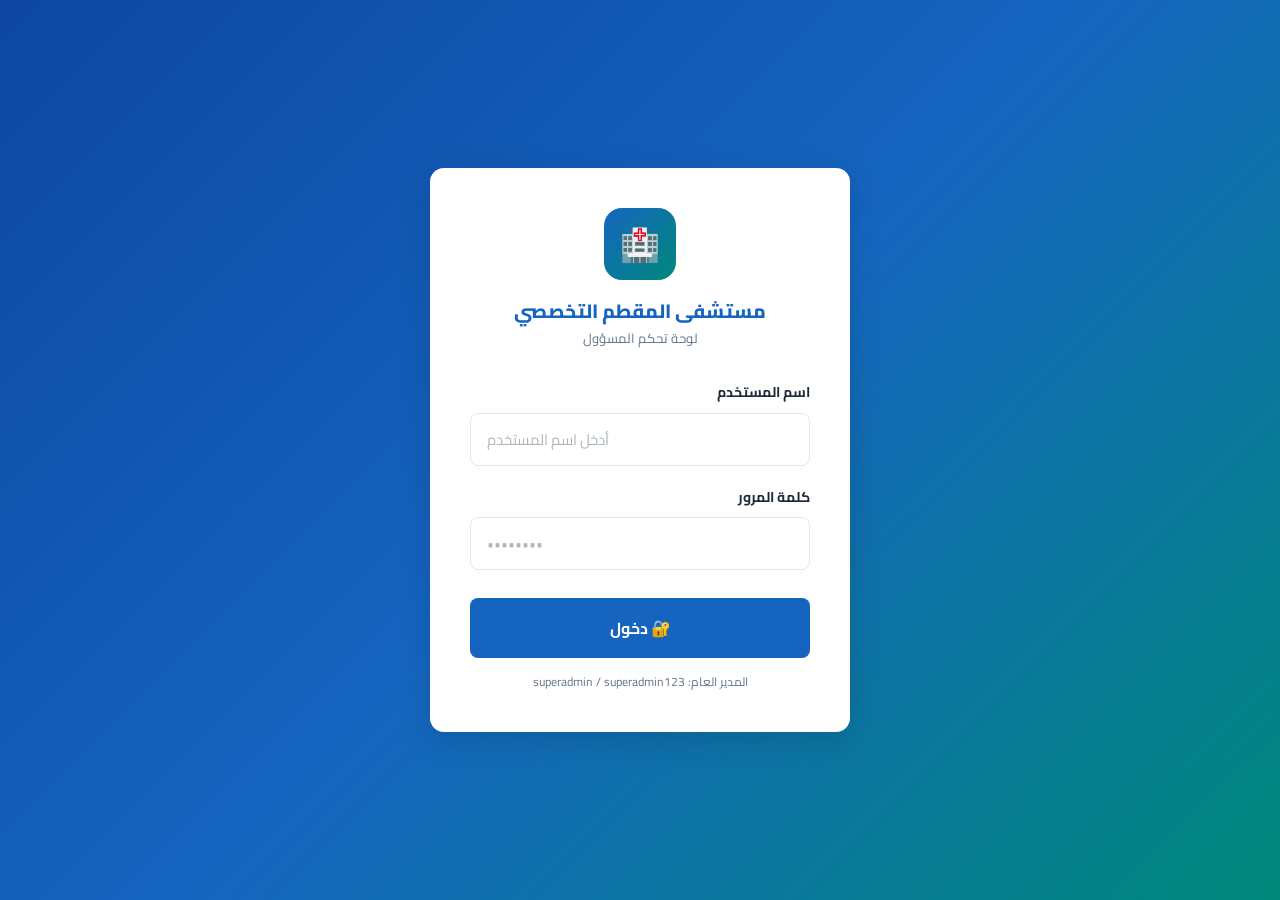
==== commit c5c182c9: "feat: multi-user auth with activity logging" ====
--- a/admin.html
+++ b/admin.html
@@ -20,9 +20,16 @@
     .booking-filters { display: flex; gap: 8px; margin-bottom: 16px; flex-wrap: wrap; }
     .filter-chip { padding: 6px 16px; border-radius: 50px; border: 1.5px solid var(--border); font-size: 0.82rem; font-weight: 700; cursor: pointer; font-family: 'Cairo',sans-serif; background: white; color: var(--text-muted); transition: all 0.2s; }
     .filter-chip.active { background: var(--primary); color: white; border-color: var(--primary); }
-    .copay-badge { display: inline-flex; align-items: center; gap: 4px; padding: 3px 10px; border-radius: 50px; font-size: 0.78rem; font-weight: 800; background: var(--primary-light); color: var(--primary); }
-    .ins-icon { font-size: 1.3rem; }
     th { white-space: nowrap; }
+    /* Multi-user & log styles */
+    .role-badge { display:inline-flex;align-items:center;padding:3px 12px;border-radius:50px;font-size:0.75rem;font-weight:800; }
+    .role-superadmin { background:#fce4ec;color:#c62828; }
+    .role-admin { background:#e3f2fd;color:#1565c0; }
+    .superadmin-only { display:none; }
+    .sidebar-sep { height:1px;background:rgba(255,255,255,0.12);margin:6px 0; }
+    .topbar-user-info { display:flex;align-items:center;gap:8px; }
+    .log-action-badge { display:inline-block;padding:2px 10px;border-radius:50px;font-size:0.73rem;font-weight:700;background:var(--primary-light);color:var(--primary);white-space:nowrap; }
+    .form-hint { font-size:0.78rem;color:var(--text-muted);margin-top:4px; }
   </style>
 </head>
 <body>
@@ -35,17 +42,17 @@
       <h2>مستشفى المقطم التخصصي</h2>
       <p>لوحة تحكم المسؤول</p>
     </div>
-    <div id="loginError" class="alert alert-danger" style="display:none;">❌ بيانات الدخول غير صحيحة</div>
+    <div id="loginError" class="alert alert-danger" style="display:none;">❌ بيانات الدخول غير صحيحة أو الحساب معطل</div>
     <div class="form-group">
       <label class="form-label">اسم المستخدم</label>
-      <input type="text" class="form-control" id="loginUser" placeholder="admin" value="admin">
+      <input type="text" class="form-control" id="loginUser" placeholder="أدخل اسم المستخدم" dir="ltr">
     </div>
     <div class="form-group">
       <label class="form-label">كلمة المرور</label>
-      <input type="password" class="form-control" id="loginPass" placeholder="••••••••" value="admin123" onkeydown="if(event.key==='Enter')doLogin()">
+      <input type="password" class="form-control" id="loginPass" placeholder="••••••••" dir="ltr" onkeydown="if(event.key==='Enter')doLogin()">
     </div>
     <button class="btn btn-primary btn-block btn-lg" onclick="doLogin()" style="margin-top:8px;">🔐 دخول</button>
-    <p style="text-align:center;font-size:0.78rem;color:var(--text-muted);margin-top:16px;">بيانات التجربة: admin / admin123</p>
+    <p style="text-align:center;font-size:0.76rem;color:var(--text-muted);margin-top:14px;">المدير العام: superadmin / superadmin123</p>
   </div>
 </div>
 
@@ -60,11 +67,14 @@
         <div class="sidebar-brand-text"><h3>مستشفى المقطم</h3><span>لوحة التحكم</span></div>
       </div>
       <nav class="sidebar-nav" id="sidebarNav">
-        <a href="#" onclick="showSection('dashboard')"  id="nav-dashboard"  class="active"><span class="nav-icon">📊</span> لوحة التحكم</a>
-        <a href="#" onclick="showSection('clinics')"    id="nav-clinics"   ><span class="nav-icon">🏥</span> إدارة العيادات</a>
-        <a href="#" onclick="showSection('doctors')"    id="nav-doctors"   ><span class="nav-icon">👨‍⚕️</span> إدارة الأطباء</a>
-        <a href="#" onclick="showSection('slots')"      id="nav-slots"     ><span class="nav-icon">📅</span> إدارة المواعيد</a>
-        <a href="#" onclick="showSection('bookings')"   id="nav-bookings"  ><span class="nav-icon">📋</span> الحجوزات</a>
+        <a href="#" onclick="return showSection('dashboard')"  id="nav-dashboard" class="active"><span class="nav-icon">📊</span> لوحة التحكم</a>
+        <a href="#" onclick="return showSection('clinics')"    id="nav-clinics"  ><span class="nav-icon">🏥</span> إدارة العيادات</a>
+        <a href="#" onclick="return showSection('doctors')"    id="nav-doctors"  ><span class="nav-icon">👨‍⚕️</span> إدارة الأطباء</a>
+        <a href="#" onclick="return showSection('slots')"      id="nav-slots"    ><span class="nav-icon">📅</span> إدارة المواعيد</a>
+        <a href="#" onclick="return showSection('bookings')"   id="nav-bookings" ><span class="nav-icon">📋</span> الحجوزات</a>
+        <div class="sidebar-sep superadmin-only"></div>
+        <a href="#" onclick="return showSection('admins')"     id="nav-admins"   class="superadmin-only"><span class="nav-icon">👥</span> المستخدمون</a>
+        <a href="#" onclick="return showSection('logs')"       id="nav-logs"     class="superadmin-only"><span class="nav-icon">📝</span> سجل النشاط</a>
       </nav>
       <div class="sidebar-footer">
         <button class="btn btn-danger btn-sm btn-block" onclick="doLogout()">🚪 تسجيل الخروج</button>
@@ -79,8 +89,9 @@
           <button class="sidebar-mobile-toggle" onclick="document.getElementById('adminSidebar').classList.toggle('open')">☰</button>
           <h2 id="pageTitle">لوحة التحكم</h2>
         </div>
-        <div style="display:flex;align-items:center;gap:12px;">
-          <span style="font-size:0.82rem;color:var(--text-muted);">👤 مسؤول النظام</span>
+        <div class="topbar-user-info">
+          <span id="topbarName" style="font-size:0.85rem;font-weight:700;color:var(--text-muted);"></span>
+          <span id="topbarRole" class="role-badge"></span>
           <a href="index.html" class="btn btn-outline-primary btn-sm">← الموقع</a>
         </div>
       </div>
@@ -167,15 +178,7 @@
             <div class="table-wrap">
               <table>
                 <thead>
-                  <tr>
-                    <th>رقم الحجز</th>
-                    <th>المريض</th>
-                    <th>العيادة / الطبيب</th>
-                    <th>التاريخ والوقت</th>
-                    <th>سعر الكشف</th>
-                    <th>حالة الحجز</th>
-                    <th>إجراءات</th>
-                  </tr>
+                  <tr><th>رقم الحجز</th><th>المريض</th><th>العيادة / الطبيب</th><th>التاريخ والوقت</th><th>سعر الكشف</th><th>حالة الحجز</th><th>إجراءات</th></tr>
                 </thead>
                 <tbody id="bookingsBody"></tbody>
               </table>
@@ -183,6 +186,60 @@
           </div>
           <div class="alert alert-info" style="margin-top:16px;">
             💵 <strong>الدفع عند الاستقبال:</strong> يتم تحصيل رسوم الكشف من المرضى عند حضورهم للعيادة.
+          </div>
+        </div>
+
+        <!-- ===== ADMIN USERS (superadmin only) ===== -->
+        <div class="section-panel" id="panel-admins">
+          <div class="action-bar">
+            <input type="text" placeholder="🔍 ابحث باسم المستخدم أو الاسم الكامل..." oninput="renderAdminsTable(this.value)" style="padding:9px 14px;border:1.5px solid var(--border);border-radius:var(--radius-sm);font-family:'Cairo',sans-serif;font-size:0.88rem;outline:none;flex:1;max-width:360px;">
+            <button class="btn btn-primary" onclick="openAdminModal()">+ إضافة مستخدم</button>
+          </div>
+          <div class="card">
+            <div class="table-wrap">
+              <table>
+                <thead><tr><th>الاسم الكامل</th><th>اسم المستخدم</th><th>الدور</th><th>الحالة</th><th>تاريخ الإنشاء</th><th>إجراءات</th></tr></thead>
+                <tbody id="adminsBody"></tbody>
+              </table>
+            </div>
+          </div>
+        </div>
+
+        <!-- ===== ACTIVITY LOG (superadmin only) ===== -->
+        <div class="section-panel" id="panel-logs">
+          <div class="action-bar" style="flex-wrap:wrap;gap:10px;align-items:flex-start;">
+            <div style="display:flex;gap:10px;flex-wrap:wrap;flex:1;">
+              <select id="logUserFilter" onchange="renderLogsTable()" style="padding:9px 14px;border:1.5px solid var(--border);border-radius:var(--radius-sm);font-family:'Cairo',sans-serif;font-size:0.85rem;outline:none;">
+                <option value="">👤 كل المستخدمين</option>
+              </select>
+              <select id="logActionFilter" onchange="renderLogsTable()" style="padding:9px 14px;border:1.5px solid var(--border);border-radius:var(--radius-sm);font-family:'Cairo',sans-serif;font-size:0.85rem;outline:none;">
+                <option value="">📂 كل الإجراءات</option>
+                <option value="login">تسجيل الدخول</option>
+                <option value="logout">تسجيل الخروج</option>
+                <option value="clinic">العيادات</option>
+                <option value="doctor">الأطباء</option>
+                <option value="slot">المواعيد</option>
+                <option value="booking">الحجوزات</option>
+                <option value="admin">المستخدمون</option>
+              </select>
+              <input type="date" id="logDateFrom" onchange="renderLogsTable()" title="من تاريخ" style="padding:9px 14px;border:1.5px solid var(--border);border-radius:var(--radius-sm);font-family:'Cairo',sans-serif;font-size:0.85rem;outline:none;">
+              <input type="date" id="logDateTo"   onchange="renderLogsTable()" title="إلى تاريخ" style="padding:9px 14px;border:1.5px solid var(--border);border-radius:var(--radius-sm);font-family:'Cairo',sans-serif;font-size:0.85rem;outline:none;">
+            </div>
+            <div style="display:flex;gap:8px;">
+              <button class="btn btn-sm" style="background:var(--bg);border:1px solid var(--border);white-space:nowrap;" onclick="exportLogs()">📥 تصدير CSV</button>
+              <button class="btn btn-sm btn-danger" onclick="confirmClearLogs()" style="white-space:nowrap;">🗑️ مسح السجل</button>
+            </div>
+          </div>
+          <div id="logCount" style="font-size:0.82rem;color:var(--text-muted);margin-bottom:12px;"></div>
+          <div class="card">
+            <div class="table-wrap">
+              <table>
+                <thead>
+                  <tr><th>#</th><th>المستخدم</th><th>الاسم الكامل</th><th>الدور</th><th>نوع الإجراء</th><th>التفاصيل</th><th>التاريخ والوقت</th></tr>
+                </thead>
+                <tbody id="logsBody"></tbody>
+              </table>
+            </div>
           </div>
         </div>
 
@@ -263,6 +320,48 @@
   </div>
 </div>
 
+<!-- Admin User Modal -->
+<div class="modal-overlay" id="adminModal">
+  <div class="modal">
+    <div class="modal-header"><h3 id="adminModalTitle">إضافة مستخدم</h3><button class="modal-close" onclick="closeModal('adminModal')">×</button></div>
+    <div class="modal-body">
+      <input type="hidden" id="adminUserId">
+      <div class="form-group">
+        <label class="form-label">الاسم الكامل <span>*</span></label>
+        <input type="text" class="form-control" id="adminFullName" placeholder="مثال: أحمد محمد علي">
+      </div>
+      <div class="form-row">
+        <div class="form-group">
+          <label class="form-label">اسم المستخدم <span>*</span></label>
+          <input type="text" class="form-control" id="adminUsername" placeholder="ahmed.ali" dir="ltr">
+        </div>
+        <div class="form-group">
+          <label class="form-label">الدور <span>*</span></label>
+          <select class="form-control" id="adminRole">
+            <option value="admin">مسؤول (Admin)</option>
+            <option value="superadmin">مدير عام (Super Admin)</option>
+          </select>
+        </div>
+      </div>
+      <div class="form-row">
+        <div class="form-group">
+          <label class="form-label">كلمة المرور <span id="passRequired">*</span></label>
+          <input type="password" class="form-control" id="adminPassword" placeholder="••••••••" dir="ltr">
+        </div>
+        <div class="form-group">
+          <label class="form-label">تأكيد كلمة المرور</label>
+          <input type="password" class="form-control" id="adminPasswordConfirm" placeholder="••••••••" dir="ltr">
+        </div>
+      </div>
+      <p id="editPassNote" class="form-hint" style="display:none;">اتركها فارغة إذا لا تريد تغيير كلمة المرور</p>
+    </div>
+    <div class="modal-footer">
+      <button class="btn" style="background:var(--bg);border:1px solid var(--border);" onclick="closeModal('adminModal')">إلغاء</button>
+      <button class="btn btn-primary" onclick="saveAdminUser()">💾 حفظ</button>
+    </div>
+  </div>
+</div>
+
 <!-- Delete Confirm Modal -->
 <div class="modal-overlay" id="deleteModal">
   <div class="modal" style="max-width:400px;">
@@ -283,21 +382,52 @@
 
 // ===================== AUTH =====================
 function doLogin() {
-  const u = document.getElementById('loginUser').value;
+  const u = document.getElementById('loginUser').value.trim();
   const p = document.getElementById('loginPass').value;
-  if (adminLogin(u, p)) {
+  const admin = adminLogin(u, p);
+  if (admin) {
+    document.getElementById('loginError').style.display = 'none';
     document.getElementById('loginPage').style.display = 'none';
     document.getElementById('adminPage').style.display = 'block';
     initAdmin();
   } else {
     document.getElementById('loginError').style.display = 'flex';
+    document.getElementById('loginPass').value = '';
   }
 }
-function doLogout() { adminLogout(); document.getElementById('adminPage').style.display = 'none'; document.getElementById('loginPage').style.display = 'flex'; }
-function checkAuth() { if (isAdminLoggedIn()) { document.getElementById('loginPage').style.display = 'none'; document.getElementById('adminPage').style.display = 'block'; initAdmin(); } }
+
+function doLogout() {
+  adminLogout();
+  document.getElementById('adminPage').style.display = 'none';
+  document.getElementById('loginPage').style.display = 'flex';
+  document.getElementById('loginUser').value = '';
+  document.getElementById('loginPass').value = '';
+}
+
+function checkAuth() {
+  if (isAdminLoggedIn()) {
+    document.getElementById('loginPage').style.display = 'none';
+    document.getElementById('adminPage').style.display = 'block';
+    initAdmin();
+  }
+}
 
 // ===================== INIT =====================
 function initAdmin() {
+  const admin = getCurrentAdmin();
+  if (!admin) return;
+
+  // Topbar user info
+  document.getElementById('topbarName').textContent = admin.fullName;
+  const roleEl = document.getElementById('topbarRole');
+  roleEl.textContent = admin.role === 'superadmin' ? 'مدير عام' : 'مسؤول';
+  roleEl.className = 'role-badge ' + (admin.role === 'superadmin' ? 'role-superadmin' : 'role-admin');
+
+  // Show superadmin-only sidebar items
+  if (admin.role === 'superadmin') {
+    document.querySelectorAll('.superadmin-only').forEach(el => el.style.display = '');
+  }
+
   renderDashboard();
   renderClinicsTable();
   renderDoctorsTable();
@@ -305,18 +435,26 @@
   renderSlotsTable();
   renderBookingsTable();
   renderBookingFilters();
+  if (admin.role === 'superadmin') {
+    renderAdminsTable();
+    populateLogUserFilter();
+    renderLogsTable();
+  }
 }
 
 function showSection(name) {
   document.querySelectorAll('.section-panel').forEach(p => p.classList.remove('active'));
   document.querySelectorAll('.sidebar-nav a').forEach(a => a.classList.remove('active'));
   document.getElementById('panel-' + name).classList.add('active');
-  document.getElementById('nav-' + name).classList.add('active');
-  const titles = { dashboard:'لوحة التحكم', clinics:'إدارة العيادات', doctors:'إدارة الأطباء', slots:'إدارة المواعيد', bookings:'الحجوزات' };
+  const navEl = document.getElementById('nav-' + name);
+  if (navEl) navEl.classList.add('active');
+  const titles = { dashboard:'لوحة التحكم', clinics:'إدارة العيادات', doctors:'إدارة الأطباء', slots:'إدارة المواعيد', bookings:'الحجوزات', admins:'إدارة المستخدمين', logs:'سجل النشاط' };
   document.getElementById('pageTitle').textContent = titles[name] || name;
   if (name === 'doctors')   { populateDoctorClinicFilter(); renderDoctorsTable(); }
   if (name === 'slots')     { populateSlotFilters(); renderSlotsTable(); }
   if (name === 'dashboard') renderDashboard();
+  if (name === 'admins')    renderAdminsTable();
+  if (name === 'logs')      { populateLogUserFilter(); renderLogsTable(); }
   return false;
 }
 
@@ -327,28 +465,23 @@
   const bookings = getBookings();
   const pending  = bookings.filter(b => b.status === 'pending').length;
 
-  const stats = [
-    { icon:'🏥', num:clinics.length,  label:'عيادة نشطة',       bg:'#e3f0ff', color:'#1565c0' },
-    { icon:'👨‍⚕️', num:doctors.length,  label:'طبيب متخصص',       bg:'#e0f2f1', color:'#00897b' },
-    { icon:'📋', num:bookings.length, label:'إجمالي الحجوزات',  bg:'#fff3e0', color:'#e65100' },
-    { icon:'⏳', num:pending,         label:'قيد الانتظار',      bg:'#fff8e1', color:'#f9a825' },
-  ];
-  document.getElementById('dashStats').innerHTML = stats.map(s => `
-    <div class="stat-card">
-      <div class="stat-card-icon" style="background:${s.bg};color:${s.color};">${s.icon}</div>
-      <div><div class="stat-card-num">${s.num}</div><div class="stat-card-label">${s.label}</div></div>
-    </div>`).join('');
+  document.getElementById('dashStats').innerHTML = [
+    { icon:'🏥', num:clinics.length,  label:'عيادة نشطة',      bg:'#e3f0ff', color:'#1565c0' },
+    { icon:'👨‍⚕️', num:doctors.length,  label:'طبيب متخصص',      bg:'#e0f2f1', color:'#00897b' },
+    { icon:'📋', num:bookings.length, label:'إجمالي الحجوزات', bg:'#fff3e0', color:'#e65100' },
+    { icon:'⏳', num:pending,         label:'قيد الانتظار',     bg:'#fff8e1', color:'#f9a825' },
+  ].map(s => `<div class="stat-card">
+    <div class="stat-card-icon" style="background:${s.bg};color:${s.color};">${s.icon}</div>
+    <div><div class="stat-card-num">${s.num}</div><div class="stat-card-label">${s.label}</div></div>
+  </div>`).join('');
 
   const recent = [...bookings].reverse().slice(0, 5);
   document.getElementById('recentBookings').innerHTML = recent.length === 0
     ? '<p style="padding:20px;text-align:center;color:var(--text-muted);">لا توجد حجوزات بعد</p>'
     : '<table style="width:100%"><thead><tr><th>رقم الحجز</th><th>المريض</th><th>العيادة</th><th>الحالة</th></tr></thead><tbody>'
-      + recent.map(b => {
-          const st = getStatusBadge(b.status);
-          return `<tr><td><strong>${b.id}</strong></td><td style="font-size:0.82rem;">${b.patientName}</td><td style="font-size:0.82rem;">${b.clinicName||''}</td><td><span class="badge ${st.cls}">${st.label}</span></td></tr>`;
-        }).join('') + '</tbody></table>';
-
-  // Booking status breakdown
+      + recent.map(b => { const st = getStatusBadge(b.status); return `<tr><td><strong>${b.id}</strong></td><td style="font-size:0.82rem;">${b.patientName}</td><td style="font-size:0.82rem;">${b.clinicName||''}</td><td><span class="badge ${st.cls}">${st.label}</span></td></tr>`; }).join('')
+      + '</tbody></table>';
+
   const statusCounts = { pending:0, confirmed:0, cancelled:0, completed:0 };
   bookings.forEach(b => { const k = b.status || 'pending'; if (statusCounts[k] !== undefined) statusCounts[k]++; });
   const statusLabels = { pending:'⏳ قيد الانتظار', confirmed:'✅ مؤكد', cancelled:'❌ ملغي', completed:'🏁 مكتمل' };
@@ -364,7 +497,7 @@
 }
 
 // ===================== CLINICS =====================
-function renderClinicsTable(search = '') {
+function renderClinicsTable(search='') {
   const clinics = getClinics().filter(c => !search || c.name.includes(search));
   document.getElementById('clinicsBody').innerHTML = clinics.length === 0
     ? '<tr><td colspan="5" style="text-align:center;padding:32px;color:var(--text-muted);">لا توجد عيادات</td></tr>'
@@ -388,7 +521,7 @@
 function openClinicModal(id=null) {
   document.getElementById('clinicModalTitle').textContent = id ? 'تعديل العيادة' : 'إضافة عيادة جديدة';
   document.getElementById('clinicId').value = id||'';
-  ['clinicName','clinicDesc','clinicIcon'].forEach(i=>document.getElementById(i).value='');
+  ['clinicName','clinicDesc','clinicIcon'].forEach(i => document.getElementById(i).value='');
   document.getElementById('clinicPrice').value='';
   document.getElementById('clinicColor').value='#3498db';
   renderColorPicker('#3498db');
@@ -401,27 +534,27 @@
 }
 function selectColor(c) { document.getElementById('clinicColor').value=c; renderColorPicker(c); }
 function saveClinic() {
-  const name=document.getElementById('clinicName').value.trim();
-  const price=parseFloat(document.getElementById('clinicPrice').value);
-  if(!name){showToast('اسم العيادة مطلوب','error');return;}
-  if(!price||price<0){showToast('من فضلك أدخل سعراً صحيحاً','error');return;}
-  const data={name,price,description:document.getElementById('clinicDesc').value.trim(),icon:document.getElementById('clinicIcon').value.trim()||'🏥',color:document.getElementById('clinicColor').value,active:true};
-  const id=document.getElementById('clinicId').value;
-  if(id) updateClinic(id,data); else addClinic(data);
+  const name  = document.getElementById('clinicName').value.trim();
+  const price = parseFloat(document.getElementById('clinicPrice').value);
+  if (!name)          { showToast('اسم العيادة مطلوب','error'); return; }
+  if (!price||price<0){ showToast('من فضلك أدخل سعراً صحيحاً','error'); return; }
+  const data = { name, price, description:document.getElementById('clinicDesc').value.trim(), icon:document.getElementById('clinicIcon').value.trim()||'🏥', color:document.getElementById('clinicColor').value, active:true };
+  const id = document.getElementById('clinicId').value;
+  if (id) { updateClinic(id,data); addLog('clinic_edit',`تعديل عيادة: ${name}`); }
+  else    { addClinic(data);        addLog('clinic_add', `إضافة عيادة جديدة: ${name}`); }
   closeModal('clinicModal'); renderClinicsTable(); renderDashboard(); showToast(id?'تم تحديث العيادة':'تمت إضافة العيادة');
 }
 
 // ===================== DOCTORS =====================
 function populateDoctorClinicFilter() {
-  const sel=document.getElementById('doctorClinicFilter');
-  sel.innerHTML='<option value="">كل العيادات</option>'+getClinics().filter(c=>c.active).map(c=>`<option value="${c.id}">${c.name}</option>`).join('');
+  document.getElementById('doctorClinicFilter').innerHTML = '<option value="">كل العيادات</option>' + getClinics().filter(c=>c.active).map(c=>`<option value="${c.id}">${c.name}</option>`).join('');
 }
 function renderDoctorsTable(search='') {
-  const cf=document.getElementById('doctorClinicFilter')?.value||'';
-  const doctors=getDoctors().filter(d=>(!search||d.name.includes(search)||d.title.includes(search))&&(!cf||d.clinicId===cf));
-  document.getElementById('doctorsBody').innerHTML=doctors.length===0
-    ?'<tr><td colspan="6" style="text-align:center;padding:32px;color:var(--text-muted);">لا يوجد أطباء</td></tr>'
-    :doctors.map(d=>{const cl=getClinic(d.clinicId);return`<tr>
+  const cf = document.getElementById('doctorClinicFilter')?.value||'';
+  const doctors = getDoctors().filter(d=>(!search||d.name.includes(search)||d.title.includes(search))&&(!cf||d.clinicId===cf));
+  document.getElementById('doctorsBody').innerHTML = doctors.length===0
+    ? '<tr><td colspan="6" style="text-align:center;padding:32px;color:var(--text-muted);">لا يوجد أطباء</td></tr>'
+    : doctors.map(d=>{const cl=getClinic(d.clinicId);return`<tr>
       <td><div style="display:flex;align-items:center;gap:10px;"><div style="width:36px;height:36px;border-radius:50%;background:var(--primary-light);display:flex;align-items:center;justify-content:center;">👨‍⚕️</div><strong>${d.name}</strong></div></td>
       <td style="font-size:0.85rem;">${d.title}</td>
       <td><span class="badge badge-primary">${cl?cl.name:'-'}</span></td>
@@ -431,86 +564,88 @@
     </tr>`}).join('');
 }
 function openDoctorModal(id=null) {
-  document.getElementById('doctorModalTitle').textContent=id?'تعديل بيانات الطبيب':'إضافة طبيب جديد';
-  document.getElementById('doctorId').value=id||'';
+  document.getElementById('doctorModalTitle').textContent = id?'تعديل بيانات الطبيب':'إضافة طبيب جديد';
+  document.getElementById('doctorId').value = id||'';
   ['doctorName','doctorTitle','doctorExp'].forEach(i=>document.getElementById(i).value='');
-  document.getElementById('doctorClinicId').innerHTML=getClinics().filter(c=>c.active).map(c=>`<option value="${c.id}">${c.name}</option>`).join('');
+  document.getElementById('doctorClinicId').innerHTML = getClinics().filter(c=>c.active).map(c=>`<option value="${c.id}">${c.name}</option>`).join('');
   if(id){const d=getDoctor(id);if(d){document.getElementById('doctorName').value=d.name;document.getElementById('doctorTitle').value=d.title;document.getElementById('doctorExp').value=d.experience||'';document.getElementById('doctorClinicId').value=d.clinicId;}}
   openModal('doctorModal');
 }
 function editDoctor(id){openDoctorModal(id);}
 function saveDoctor() {
-  const name=document.getElementById('doctorName').value.trim();
-  const title=document.getElementById('doctorTitle').value.trim();
-  const clinicId=document.getElementById('doctorClinicId').value;
-  if(!name){showToast('اسم الطبيب مطلوب','error');return;}
-  if(!title){showToast('التخصص مطلوب','error');return;}
-  const data={name,title,clinicId,experience:document.getElementById('doctorExp').value.trim(),active:true};
-  const id=document.getElementById('doctorId').value;
-  if(id) updateDoctor(id,data); else addDoctor(data);
+  const name    = document.getElementById('doctorName').value.trim();
+  const title   = document.getElementById('doctorTitle').value.trim();
+  const clinicId= document.getElementById('doctorClinicId').value;
+  if(!name) { showToast('اسم الطبيب مطلوب','error'); return; }
+  if(!title){ showToast('التخصص مطلوب','error'); return; }
+  const data = {name,title,clinicId,experience:document.getElementById('doctorExp').value.trim(),active:true};
+  const id = document.getElementById('doctorId').value;
+  if(id) { updateDoctor(id,data); addLog('doctor_edit',`تعديل بيانات الطبيب: ${name}`); }
+  else   { addDoctor(data);       addLog('doctor_add', `إضافة طبيب جديد: ${name}`); }
   closeModal('doctorModal'); renderDoctorsTable(); showToast(id?'تم تحديث بيانات الطبيب':'تمت إضافة الطبيب');
 }
 
 // ===================== SLOTS =====================
-function populateAllFilters(){populateSlotFilters();populateDoctorClinicFilter();}
-function populateSlotFilters(){
-  const clinics=getClinics().filter(c=>c.active);
-  const opts='<option value="">كل العيادات</option>'+clinics.map(c=>`<option value="${c.id}">${c.name}</option>`).join('');
-  document.getElementById('slotClinicFilter').innerHTML=opts;
-  document.getElementById('slotClinicId')&&(document.getElementById('slotClinicId').innerHTML=opts);
-}
-function onSlotClinicChange(){
-  const cid=document.getElementById('slotClinicFilter').value;
-  const docs=cid?getDoctors().filter(d=>d.clinicId===cid&&d.active):getDoctors().filter(d=>d.active);
-  document.getElementById('slotDoctorFilter').innerHTML='<option value="">كل الأطباء</option>'+docs.map(d=>`<option value="${d.id}">${d.name}</option>`).join('');
+function populateAllFilters(){ populateSlotFilters(); populateDoctorClinicFilter(); }
+function populateSlotFilters() {
+  const opts = '<option value="">كل العيادات</option>' + getClinics().filter(c=>c.active).map(c=>`<option value="${c.id}">${c.name}</option>`).join('');
+  document.getElementById('slotClinicFilter').innerHTML = opts;
+  if (document.getElementById('slotClinicId')) document.getElementById('slotClinicId').innerHTML = opts;
+}
+function onSlotClinicChange() {
+  const cid = document.getElementById('slotClinicFilter').value;
+  const docs = cid ? getDoctors().filter(d=>d.clinicId===cid&&d.active) : getDoctors().filter(d=>d.active);
+  document.getElementById('slotDoctorFilter').innerHTML = '<option value="">كل الأطباء</option>' + docs.map(d=>`<option value="${d.id}">${d.name}</option>`).join('');
   renderSlotsTable();
 }
-function populateSlotDoctors(){
-  const cid=document.getElementById('slotClinicId').value;
-  document.getElementById('slotDoctorId').innerHTML=getDoctors().filter(d=>d.clinicId===cid&&d.active).map(d=>`<option value="${d.id}">${d.name}</option>`).join('');
-}
-function renderSlotsTable(){
-  const cid=document.getElementById('slotClinicFilter')?.value||'';
-  const did=document.getElementById('slotDoctorFilter')?.value||'';
-  const today=new Date().toISOString().split('T')[0];
-  const slots=getSlots().filter(s=>(!cid||s.clinicId===cid)&&(!did||s.doctorId===did)).sort((a,b)=>a.date.localeCompare(b.date));
-  document.getElementById('slotsBody').innerHTML=slots.length===0
-    ?'<tr><td colspan="8" style="text-align:center;padding:32px;color:var(--text-muted);">لا توجد مواعيد</td></tr>'
-    :slots.map(s=>{const doc=getDoctor(s.doctorId);const cl=getClinic(s.clinicId);const past=s.date<today;return`<tr style="${past?'opacity:0.55;':''}">
+function populateSlotDoctors() {
+  const cid = document.getElementById('slotClinicId').value;
+  document.getElementById('slotDoctorId').innerHTML = getDoctors().filter(d=>d.clinicId===cid&&d.active).map(d=>`<option value="${d.id}">${d.name}</option>`).join('');
+}
+function renderSlotsTable() {
+  const cid   = document.getElementById('slotClinicFilter')?.value||'';
+  const did   = document.getElementById('slotDoctorFilter')?.value||'';
+  const today = new Date().toISOString().split('T')[0];
+  const slots = getSlots().filter(s=>(!cid||s.clinicId===cid)&&(!did||s.doctorId===did)).sort((a,b)=>a.date.localeCompare(b.date));
+  document.getElementById('slotsBody').innerHTML = slots.length===0
+    ? '<tr><td colspan="8" style="text-align:center;padding:32px;color:var(--text-muted);">لا توجد مواعيد</td></tr>'
+    : slots.map(s=>{const doc=getDoctor(s.doctorId);const cl=getClinic(s.clinicId);const past=s.date<today;return`<tr style="${past?'opacity:0.55;':''}">
       <td style="font-size:0.85rem;">${s.date}</td><td style="font-size:0.82rem;">${s.dayName||''}</td><td><strong>${s.time}</strong></td>
       <td style="font-size:0.82rem;">${doc?doc.name:'-'}</td><td style="font-size:0.78rem;color:var(--text-muted);">${cl?cl.name:'-'}</td>
       <td><span class="badge ${s.bookedCount>=s.maxPatients?'badge-danger':'badge-success'}">${s.bookedCount}/${s.maxPatients}</span></td>
       <td><span class="badge ${s.active&&!past?'badge-success':'badge-secondary'}">${past?'منتهي':s.active?'متاح':'معطل'}</span></td>
-      <td><div style="display:flex;gap:6px;"><button class="btn btn-sm btn-outline-primary" onclick="editSlot('${s.id}')">✏️</button><button class="btn btn-sm btn-danger" onclick="confirmDelete('slot','${s.id}','موعد ${s.time}')">🗑️</button></div></td>
+      <td><div style="display:flex;gap:6px;"><button class="btn btn-sm btn-outline-primary" onclick="editSlot('${s.id}')">✏️</button><button class="btn btn-sm btn-danger" onclick="confirmDelete('slot','${s.id}','موعد ${s.time} - ${s.date}')">🗑️</button></div></td>
     </tr>`}).join('');
 }
-function openSlotModal(id=null){
-  document.getElementById('slotModalTitle').textContent=id?'تعديل الموعد':'إضافة موعد جديد';
-  document.getElementById('slotId').value=id||'';
-  const tomorrow=new Date();tomorrow.setDate(tomorrow.getDate()+1);
-  document.getElementById('slotDate').value=tomorrow.toISOString().split('T')[0];
-  document.getElementById('slotMax').value=5;
-  const clinics=getClinics().filter(c=>c.active);
-  document.getElementById('slotClinicId').innerHTML=clinics.map(c=>`<option value="${c.id}">${c.name}</option>`).join('');
-  if(clinics.length>0)populateSlotDoctors();
+function openSlotModal(id=null) {
+  document.getElementById('slotModalTitle').textContent = id?'تعديل الموعد':'إضافة موعد جديد';
+  document.getElementById('slotId').value = id||'';
+  const tomorrow = new Date(); tomorrow.setDate(tomorrow.getDate()+1);
+  document.getElementById('slotDate').value = tomorrow.toISOString().split('T')[0];
+  document.getElementById('slotMax').value = 5;
+  const clinics = getClinics().filter(c=>c.active);
+  document.getElementById('slotClinicId').innerHTML = clinics.map(c=>`<option value="${c.id}">${c.name}</option>`).join('');
+  if(clinics.length>0) populateSlotDoctors();
   if(id){const s=getSlot(id);if(s){document.getElementById('slotDate').value=s.date;document.getElementById('slotTime').value=s.time;document.getElementById('slotMax').value=s.maxPatients;document.getElementById('slotClinicId').value=s.clinicId;populateSlotDoctors();setTimeout(()=>{document.getElementById('slotDoctorId').value=s.doctorId;},0);}}
   openModal('slotModal');
 }
 function editSlot(id){openSlotModal(id);}
-function saveSlot(){
-  const cid=document.getElementById('slotClinicId').value;
-  const did=document.getElementById('slotDoctorId').value;
-  const date=document.getElementById('slotDate').value;
-  const time=document.getElementById('slotTime').value;
-  const max=parseInt(document.getElementById('slotMax').value);
-  if(!cid||!did){showToast('اختر العيادة والطبيب','error');return;}
-  if(!date){showToast('التاريخ مطلوب','error');return;}
-  const dayNames=['الأحد','الاثنين','الثلاثاء','الأربعاء','الخميس','الجمعة','السبت'];
-  const d=new Date(date+'T00:00:00');
-  const data={clinicId:cid,doctorId:did,date,dayName:dayNames[d.getDay()],time,maxPatients:max||5};
-  const id=document.getElementById('slotId').value;
-  if(id)updateSlot(id,data);else addSlot(data);
-  closeModal('slotModal');renderSlotsTable();showToast(id?'تم تحديث الموعد':'تمت إضافة الموعد');
+function saveSlot() {
+  const cid  = document.getElementById('slotClinicId').value;
+  const did  = document.getElementById('slotDoctorId').value;
+  const date = document.getElementById('slotDate').value;
+  const time = document.getElementById('slotTime').value;
+  const max  = parseInt(document.getElementById('slotMax').value);
+  if(!cid||!did){ showToast('اختر العيادة والطبيب','error'); return; }
+  if(!date)      { showToast('التاريخ مطلوب','error'); return; }
+  const dayNames = ['الأحد','الاثنين','الثلاثاء','الأربعاء','الخميس','الجمعة','السبت'];
+  const d = new Date(date+'T00:00:00');
+  const data = { clinicId:cid, doctorId:did, date, dayName:dayNames[d.getDay()], time, maxPatients:max||5 };
+  const id  = document.getElementById('slotId').value;
+  const doc = getDoctor(did);
+  if(id){ updateSlot(id,data); addLog('slot_edit',`تعديل موعد: ${date} ${time}${doc?' - '+doc.name:''}`); }
+  else  { addSlot(data);       addLog('slot_add', `إضافة موعد: ${date} ${time}${doc?' - '+doc.name:''}`); }
+  closeModal('slotModal'); renderSlotsTable(); showToast(id?'تم تحديث الموعد':'تمت إضافة الموعد');
 }
 
 // ===================== BOOKINGS =====================
@@ -521,12 +656,11 @@
 function setBookingFilter(s) { bookingStatusFilter=s; renderBookingFilters(); renderBookingsTable(); }
 
 function renderBookingsTable(search='') {
-  let bookings = getBookings().filter(b =>
+  const bookings = getBookings().filter(b =>
     (bookingStatusFilter==='all'||b.status===bookingStatusFilter) &&
     (!search || b.patientName.includes(search) || b.id.includes(search) || (b.phone||'').includes(search))
   ).reverse();
-
-  document.getElementById('bookingsBody').innerHTML = bookings.length === 0
+  document.getElementById('bookingsBody').innerHTML = bookings.length===0
     ? '<tr><td colspan="7" style="text-align:center;padding:32px;color:var(--text-muted);">لا توجد حجوزات</td></tr>'
     : bookings.map(b => {
         const st = getStatusBadge(b.status);
@@ -537,50 +671,201 @@
           <td style="font-size:0.82rem;">${b.date}<br><span style="color:var(--text-muted);font-size:0.75rem;">${b.time||''}</span></td>
           <td style="font-size:0.9rem;font-weight:900;color:var(--primary);">${b.amount||0} ج</td>
           <td>
-            <select class="status-select" onchange="updateBookingStatus('${b.id}','status',this.value)">
+            <select class="status-select" onchange="updateBookingStatus('${b.id}',this.value)">
               <option value="pending"   ${b.status==='pending'   ?'selected':''}>قيد الانتظار</option>
               <option value="confirmed" ${b.status==='confirmed' ?'selected':''}>مؤكد</option>
               <option value="cancelled" ${b.status==='cancelled' ?'selected':''}>ملغي</option>
               <option value="completed" ${b.status==='completed' ?'selected':''}>مكتمل</option>
             </select>
           </td>
-          <td>
-            <div style="display:flex;gap:4px;">
-              ${b.status!=='confirmed'?`<button class="btn btn-success btn-sm" onclick="quickConfirm('${b.id}')" title="تأكيد">✓</button>`:''}
-              ${b.status!=='cancelled'?`<button class="btn btn-danger btn-sm" onclick="quickCancel('${b.id}')"  title="إلغاء">✕</button>`:''}
-            </div>
-          </td>
+          <td><div style="display:flex;gap:4px;">
+            ${b.status!=='confirmed'?`<button class="btn btn-success btn-sm" onclick="quickConfirm('${b.id}')" title="تأكيد">✓</button>`:''}
+            ${b.status!=='cancelled'?`<button class="btn btn-danger btn-sm"  onclick="quickCancel('${b.id}')"  title="إلغاء">✕</button>`:''}
+          </div></td>
         </tr>`;
       }).join('');
 }
 
-function updateBookingStatus(id,field,value) { const d={};d[field]=value;updateBooking(id,d);renderBookingsTable();renderDashboard();showToast('تم تحديث حالة الحجز'); }
-function quickConfirm(id) { updateBooking(id,{status:'confirmed'});renderBookingsTable();renderDashboard();showToast('تم تأكيد الحجز'); }
-function quickCancel(id)  { updateBooking(id,{status:'cancelled'});renderBookingsTable();renderDashboard();showToast('تم إلغاء الحجز','error'); }
-
+function updateBookingStatus(id, value) {
+  const b = getBooking(id);
+  const labels = { pending:'قيد الانتظار', confirmed:'مؤكد', cancelled:'ملغي', completed:'مكتمل' };
+  updateBooking(id, {status:value});
+  addLog('booking_status', `تغيير حالة الحجز ${id} إلى "${labels[value]||value}"${b?' ('+b.patientName+')':''}`);
+  renderBookingsTable(); renderDashboard(); showToast('تم تحديث حالة الحجز');
+}
+function quickConfirm(id) {
+  const b = getBooking(id);
+  updateBooking(id,{status:'confirmed'});
+  addLog('booking_status', `تأكيد الحجز: ${id}${b?' ('+b.patientName+')':''}`);
+  renderBookingsTable(); renderDashboard(); showToast('تم تأكيد الحجز');
+}
+function quickCancel(id) {
+  const b = getBooking(id);
+  updateBooking(id,{status:'cancelled'});
+  addLog('booking_status', `إلغاء الحجز: ${id}${b?' ('+b.patientName+')':''}`);
+  renderBookingsTable(); renderDashboard(); showToast('تم إلغاء الحجز','error');
+}
 function exportBookings() {
   const bookings = getBookings();
-  const header   = 'رقم الحجز,اسم المريض,الهاتف,الرقم القومي,العيادة,الطبيب,التاريخ,الوقت,سعر الكشف,حالة الحجز\n';
-  const rows = bookings.map(b => [
-    b.id, b.patientName, b.phone||'', b.nationalId||'',
-    b.clinicName, b.doctorName, b.date||'', b.time||'',
-    b.amount||0, b.status
-  ].join(',')).join('\n');
-  const blob = new Blob(['﻿' + header + rows], { type:'text/csv;charset=utf-8' });
-  const a = document.createElement('a');
-  a.href = URL.createObjectURL(blob);
-  a.download = 'bookings_' + new Date().toISOString().split('T')[0] + '.csv';
-  a.click();
+  const header = 'رقم الحجز,اسم المريض,الهاتف,الرقم القومي,العيادة,الطبيب,التاريخ,الوقت,سعر الكشف,حالة الحجز\n';
+  const rows = bookings.map(b=>[b.id,b.patientName,b.phone||'',b.nationalId||'',b.clinicName,b.doctorName,b.date||'',b.time||'',b.amount||0,b.status].join(',')).join('\n');
+  const blob = new Blob(['﻿'+header+rows],{type:'text/csv;charset=utf-8'});
+  const a = document.createElement('a'); a.href=URL.createObjectURL(blob); a.download='bookings_'+new Date().toISOString().split('T')[0]+'.csv'; a.click();
+  addLog('booking_export','تصدير بيانات الحجوزات CSV');
   showToast('تم تصدير الملف بنجاح');
 }
 
+// ===================== ADMIN USERS =====================
+function renderAdminsTable(search='') {
+  const currentId = getCurrentAdmin()?.id;
+  const admins = getAdmins().filter(a => !search || a.fullName.includes(search) || a.username.includes(search));
+  document.getElementById('adminsBody').innerHTML = admins.length===0
+    ? '<tr><td colspan="6" style="text-align:center;padding:32px;color:var(--text-muted);">لا يوجد مستخدمون</td></tr>'
+    : admins.map(a => `<tr>
+        <td><strong>${a.fullName}</strong></td>
+        <td style="font-size:0.85rem;direction:ltr;text-align:right;">${a.username}</td>
+        <td><span class="role-badge ${a.role==='superadmin'?'role-superadmin':'role-admin'}">${a.role==='superadmin'?'مدير عام':'مسؤول'}</span></td>
+        <td><span class="badge ${a.active?'badge-success':'badge-danger'}">${a.active?'نشط':'معطل'}</span></td>
+        <td style="font-size:0.8rem;color:var(--text-muted);">${a.createdAt?new Date(a.createdAt).toLocaleDateString('ar-EG'):'—'}</td>
+        <td><div style="display:flex;gap:6px;flex-wrap:wrap;">
+          <button class="btn btn-sm btn-outline-primary" onclick="editAdminUser('${a.id}')">✏️ تعديل</button>
+          ${a.id!==currentId?`<button class="btn btn-sm ${a.active?'btn-danger':'btn-success'}" onclick="toggleAdminActive('${a.id}',${!a.active})">${a.active?'🚫 تعطيل':'✓ تفعيل'}</button>`:'<span style="font-size:0.75rem;color:var(--text-muted);padding:4px 8px;">(حسابك)</span>'}
+          ${a.id!==currentId&&a.role!=='superadmin'?`<button class="btn btn-sm btn-danger" onclick="confirmDelete('admin_user','${a.id}','${a.fullName}')">🗑️</button>`:''}
+        </div></td>
+      </tr>`).join('');
+}
+
+function openAdminModal(id=null) {
+  document.getElementById('adminModalTitle').textContent = id?'تعديل مستخدم':'إضافة مستخدم جديد';
+  document.getElementById('adminUserId').value = id||'';
+  document.getElementById('adminFullName').value = '';
+  document.getElementById('adminUsername').value = '';
+  document.getElementById('adminPassword').value = '';
+  document.getElementById('adminPasswordConfirm').value = '';
+  document.getElementById('adminRole').value = 'admin';
+  document.getElementById('passRequired').textContent = id?'':'*';
+  document.getElementById('editPassNote').style.display = id?'block':'none';
+  if (id) { const a=getAdmin(id); if(a){document.getElementById('adminFullName').value=a.fullName;document.getElementById('adminUsername').value=a.username;document.getElementById('adminRole').value=a.role;} }
+  openModal('adminModal');
+}
+function editAdminUser(id){openAdminModal(id);}
+
+function toggleAdminActive(id, active) {
+  const a = getAdmin(id);
+  updateAdmin(id,{active});
+  addLog('admin_edit',`${active?'تفعيل':'تعطيل'} حساب المستخدم: ${a?.fullName||id}`);
+  renderAdminsTable();
+  showToast(active?'تم تفعيل الحساب':'تم تعطيل الحساب', active?'success':'error');
+}
+
+function saveAdminUser() {
+  const id       = document.getElementById('adminUserId').value;
+  const fullName = document.getElementById('adminFullName').value.trim();
+  const username = document.getElementById('adminUsername').value.trim();
+  const password = document.getElementById('adminPassword').value;
+  const confirm  = document.getElementById('adminPasswordConfirm').value;
+  const role     = document.getElementById('adminRole').value;
+
+  if (!fullName)                          { showToast('الاسم الكامل مطلوب','error'); return; }
+  if (!username)                          { showToast('اسم المستخدم مطلوب','error'); return; }
+  if (!id && !password)                   { showToast('كلمة المرور مطلوبة','error'); return; }
+  if (password && password.length < 6)   { showToast('كلمة المرور يجب أن تكون 6 أحرف على الأقل','error'); return; }
+  if (password && password !== confirm)   { showToast('كلمتا المرور غير متطابقتين','error'); return; }
+
+  const existing = getAdminByUsername(username);
+  if (existing && existing.id !== id)     { showToast('اسم المستخدم مستخدم بالفعل','error'); return; }
+
+  const data = { fullName, username, role };
+  if (password) data.password = password;
+
+  if (id) { updateAdmin(id,data); addLog('admin_edit',`تعديل بيانات المستخدم: ${fullName} (${username})`); showToast('تم تحديث بيانات المستخدم'); }
+  else    { addAdmin(data);       addLog('admin_add', `إضافة مستخدم جديد: ${fullName} (${username}) - الدور: ${role==='superadmin'?'مدير عام':'مسؤول'}`); showToast('تمت إضافة المستخدم'); }
+  closeModal('adminModal');
+  renderAdminsTable();
+}
+
+// ===================== ACTIVITY LOG =====================
+const ACTION_LABELS = {
+  login:'تسجيل دخول', logout:'تسجيل خروج',
+  clinic_add:'إضافة عيادة',   clinic_edit:'تعديل عيادة',   clinic_delete:'حذف عيادة',
+  doctor_add:'إضافة طبيب',   doctor_edit:'تعديل طبيب',   doctor_delete:'حذف طبيب',
+  slot_add:'إضافة موعد',     slot_edit:'تعديل موعد',     slot_delete:'حذف موعد',
+  booking_status:'تغيير حالة حجز', booking_export:'تصدير حجوزات',
+  admin_add:'إضافة مستخدم',  admin_edit:'تعديل مستخدم',  admin_delete:'حذف مستخدم'
+};
+
+function populateLogUserFilter() {
+  const sel = document.getElementById('logUserFilter');
+  if (!sel) return;
+  sel.innerHTML = '<option value="">👤 كل المستخدمين</option>' +
+    getAdmins().map(a=>`<option value="${a.username}">${a.fullName} (${a.username})</option>`).join('');
+}
+
+function renderLogsTable() {
+  const userFilter   = document.getElementById('logUserFilter')?.value   || '';
+  const actionFilter = document.getElementById('logActionFilter')?.value || '';
+  const dateFrom     = document.getElementById('logDateFrom')?.value     || '';
+  const dateTo       = document.getElementById('logDateTo')?.value       || '';
+
+  const all = getLogs();
+  const filtered = all.filter(l => {
+    const logDate = l.timestamp ? l.timestamp.split('T')[0] : '';
+    return (!userFilter   || l.username === userFilter) &&
+           (!actionFilter || l.actionType.startsWith(actionFilter)) &&
+           (!dateFrom     || logDate >= dateFrom) &&
+           (!dateTo       || logDate <= dateTo);
+  }).reverse();
+
+  const countEl = document.getElementById('logCount');
+  if (countEl) countEl.textContent = `إجمالي السجلات: ${all.length} · المعروض: ${filtered.length}`;
+
+  document.getElementById('logsBody').innerHTML = filtered.length===0
+    ? '<tr><td colspan="7" style="text-align:center;padding:32px;color:var(--text-muted);">لا توجد سجلات بهذه المعايير</td></tr>'
+    : filtered.map((l,i) => {
+        const dt = l.timestamp ? new Date(l.timestamp) : null;
+        const dateStr = dt ? dt.toLocaleDateString('ar-EG') : '—';
+        const timeStr = dt ? dt.toLocaleTimeString('ar-EG',{hour:'2-digit',minute:'2-digit',second:'2-digit'}) : '';
+        return `<tr>
+          <td style="color:var(--text-muted);font-size:0.78rem;">${filtered.length-i}</td>
+          <td style="font-size:0.85rem;direction:ltr;text-align:right;font-weight:700;">${l.username||'—'}</td>
+          <td style="font-size:0.85rem;">${l.fullName||'—'}</td>
+          <td><span class="role-badge ${l.role==='superadmin'?'role-superadmin':'role-admin'}">${l.role==='superadmin'?'مدير عام':'مسؤول'}</span></td>
+          <td><span class="log-action-badge">${ACTION_LABELS[l.actionType]||l.actionType}</span></td>
+          <td style="font-size:0.82rem;color:var(--text-muted);max-width:260px;">${l.description||''}</td>
+          <td style="font-size:0.82rem;white-space:nowrap;">${dateStr}<br><span style="color:var(--text-muted);font-size:0.75rem;">${timeStr}</span></td>
+        </tr>`;
+      }).join('');
+}
+
+function exportLogs() {
+  const logs = getLogs();
+  const header = 'رقم,اسم المستخدم,الاسم الكامل,الدور,نوع الإجراء,التفاصيل,التاريخ,الوقت\n';
+  const rows = logs.map((l,i) => {
+    const dt = l.timestamp ? new Date(l.timestamp) : null;
+    return [i+1, l.username, l.fullName||'', l.role||'', ACTION_LABELS[l.actionType]||l.actionType, (l.description||'').replace(/,/g,'؛'), dt?dt.toLocaleDateString('ar-EG'):'', dt?dt.toLocaleTimeString('ar-EG'):''].join(',');
+  }).join('\n');
+  const blob = new Blob(['﻿'+header+rows],{type:'text/csv;charset=utf-8'});
+  const a = document.createElement('a'); a.href=URL.createObjectURL(blob); a.download='activity_log_'+new Date().toISOString().split('T')[0]+'.csv'; a.click();
+  showToast('تم تصدير سجل النشاط');
+}
+
+function confirmClearLogs() {
+  if (confirm('هل أنت متأكد من مسح جميع سجلات النشاط؟ لا يمكن التراجع عن هذا الإجراء.')) {
+    saveLogs([]);
+    addLog('admin_edit','مسح سجلات النشاط بالكامل');
+    renderLogsTable();
+    showToast('تم مسح السجل');
+  }
+}
+
 // ===================== DELETE =====================
-function confirmDelete(type,id,name) {
-  pendingDelete={type,id};
+function confirmDelete(type, id, name) {
+  pendingDelete = {type, id, name};
   const msgs = {
-    clinic: `هل أنت متأكد من حذف عيادة "${name}"؟ سيتم حذف جميع الأطباء والمواعيد المرتبطة بها.`,
-    doctor: `هل أنت متأكد من حذف الطبيب "${name}"؟ سيتم حذف جميع مواعيده.`,
-    slot:   `هل أنت متأكد من حذف "${name}"؟`,
+    clinic:     `هل أنت متأكد من حذف عيادة "${name}"؟ سيتم حذف جميع الأطباء والمواعيد المرتبطة بها.`,
+    doctor:     `هل أنت متأكد من حذف الطبيب "${name}"؟ سيتم حذف جميع مواعيده.`,
+    slot:       `هل أنت متأكد من حذف "${name}"؟`,
+    admin_user: `هل أنت متأكد من حذف المستخدم "${name}"؟ لا يمكن التراجع عن هذا الإجراء.`,
   };
   document.getElementById('deleteMsg').textContent = msgs[type]||'هل أنت متأكد من الحذف؟';
   document.getElementById('deleteConfirmBtn').onclick = doDelete;
@@ -588,13 +873,15 @@
 }
 function doDelete() {
   if (!pendingDelete) return;
-  if (pendingDelete.type==='clinic') { deleteClinic(pendingDelete.id); renderClinicsTable(); }
-  if (pendingDelete.type==='doctor') { deleteDoctor(pendingDelete.id); renderDoctorsTable(); }
-  if (pendingDelete.type==='slot')   { deleteSlot(pendingDelete.id);   renderSlotsTable(); }
+  const {type, id, name} = pendingDelete;
+  if (type==='clinic')     { deleteClinic(id);  addLog('clinic_delete', `حذف عيادة: ${name}`);     renderClinicsTable(); }
+  if (type==='doctor')     { deleteDoctor(id);  addLog('doctor_delete', `حذف طبيب: ${name}`);      renderDoctorsTable(); }
+  if (type==='slot')       { deleteSlot(id);    addLog('slot_delete',   `حذف موعد: ${name}`);      renderSlotsTable(); }
+  if (type==='admin_user') { deleteAdmin(id);   addLog('admin_delete',  `حذف مستخدم: ${name}`);    renderAdminsTable(); }
   renderDashboard();
   closeModal('deleteModal');
   showToast('تم الحذف بنجاح');
-  pendingDelete=null;
+  pendingDelete = null;
 }
 
 // ===================== MODALS =====================
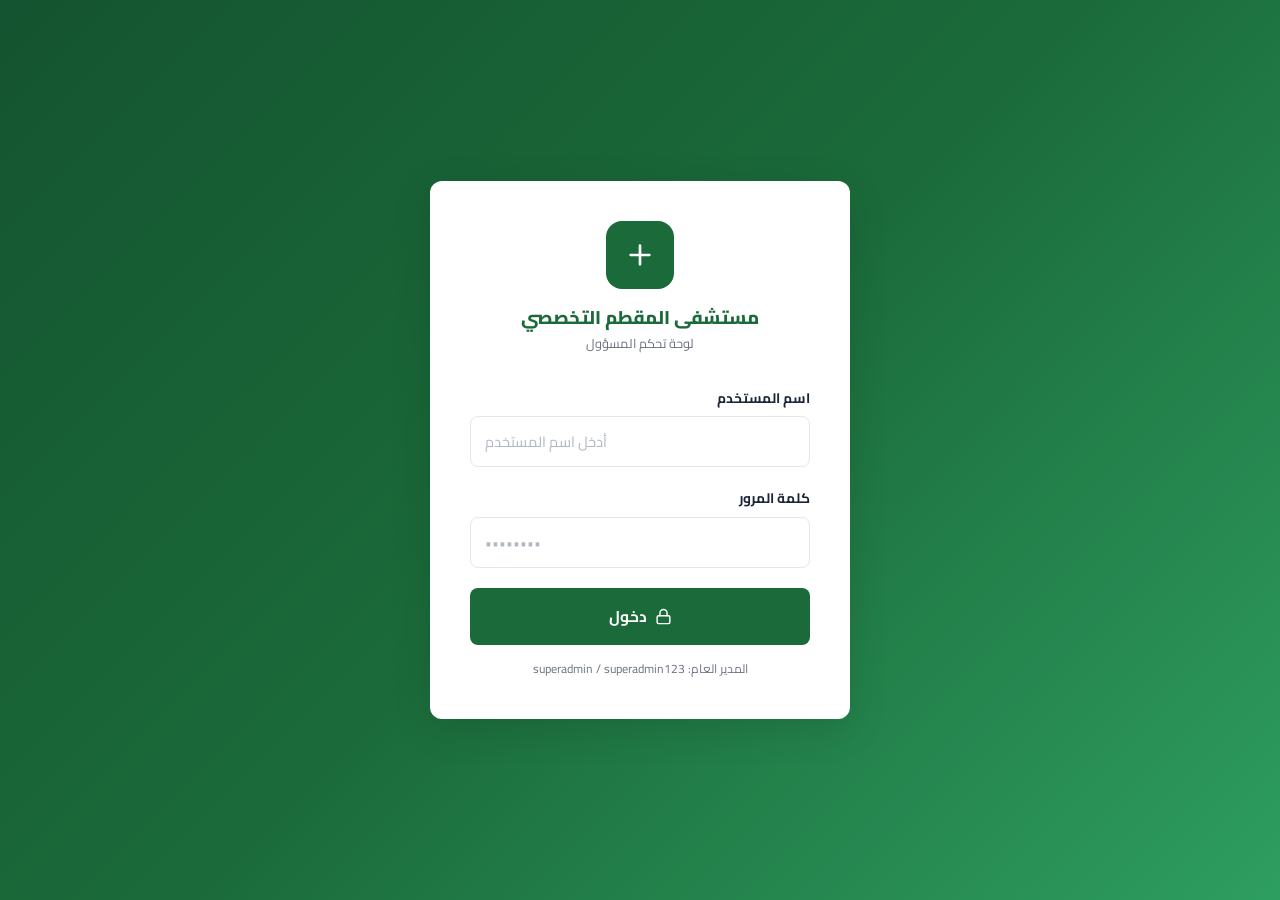
==== commit b80ed57c: "استبدال جميع أيقونات الإيموجي بأيقونات SVG احترافية في لوحة التحكم" ====
--- a/admin.html
+++ b/admin.html
@@ -38,11 +38,16 @@
 <div class="login-page admin-login-page" id="loginPage">
   <div class="admin-login-card">
     <div class="admin-login-logo">
-      <div class="logo-icon">🏥</div>
+      <div class="logo-icon">
+        <svg width="32" height="32" viewBox="0 0 24 24" fill="none" stroke="white" stroke-width="2" stroke-linecap="round" stroke-linejoin="round"><path d="M12 5v14M5 12h14"/></svg>
+      </div>
       <h2>مستشفى المقطم التخصصي</h2>
       <p>لوحة تحكم المسؤول</p>
     </div>
-    <div id="loginError" class="alert alert-danger" style="display:none;">❌ بيانات الدخول غير صحيحة أو الحساب معطل</div>
+    <div id="loginError" class="alert alert-danger" style="display:none;">
+      <svg width="16" height="16" viewBox="0 0 24 24" fill="none" stroke="currentColor" stroke-width="2" stroke-linecap="round" stroke-linejoin="round"><circle cx="12" cy="12" r="10"/><line x1="15" y1="9" x2="9" y2="15"/><line x1="9" y1="9" x2="15" y2="15"/></svg>
+      بيانات الدخول غير صحيحة أو الحساب معطل
+    </div>
     <div class="form-group">
       <label class="form-label">اسم المستخدم</label>
       <input type="text" class="form-control" id="loginUser" placeholder="أدخل اسم المستخدم" dir="ltr">
@@ -51,7 +56,10 @@
       <label class="form-label">كلمة المرور</label>
       <input type="password" class="form-control" id="loginPass" placeholder="••••••••" dir="ltr" onkeydown="if(event.key==='Enter')doLogin()">
     </div>
-    <button class="btn btn-primary btn-block btn-lg" onclick="doLogin()" style="margin-top:8px;">🔐 دخول</button>
+    <button class="btn btn-primary btn-block btn-lg" onclick="doLogin()" style="margin-top:8px;display:flex;align-items:center;justify-content:center;gap:8px;">
+      <svg width="17" height="17" viewBox="0 0 24 24" fill="none" stroke="currentColor" stroke-width="2" stroke-linecap="round" stroke-linejoin="round"><rect x="3" y="11" width="18" height="11" rx="2" ry="2"/><path d="M7 11V7a5 5 0 0 1 10 0v4"/></svg>
+      دخول
+    </button>
     <p style="text-align:center;font-size:0.76rem;color:var(--text-muted);margin-top:14px;">المدير العام: superadmin / superadmin123</p>
   </div>
 </div>
@@ -63,21 +71,56 @@
     <!-- SIDEBAR -->
     <aside class="admin-sidebar" id="adminSidebar">
       <div class="sidebar-brand">
-        <div class="brand-icon">🏥</div>
+        <div class="brand-icon">
+          <svg width="20" height="20" viewBox="0 0 24 24" fill="none" stroke="white" stroke-width="2.5" stroke-linecap="round"><path d="M12 5v14M5 12h14"/></svg>
+        </div>
         <div class="sidebar-brand-text"><h3>مستشفى المقطم</h3><span>لوحة التحكم</span></div>
       </div>
       <nav class="sidebar-nav" id="sidebarNav">
-        <a href="#" onclick="return showSection('dashboard')"  id="nav-dashboard" class="active"><span class="nav-icon">📊</span> لوحة التحكم</a>
-        <a href="#" onclick="return showSection('clinics')"    id="nav-clinics"  ><span class="nav-icon">🏥</span> إدارة العيادات</a>
-        <a href="#" onclick="return showSection('doctors')"    id="nav-doctors"  ><span class="nav-icon">👨‍⚕️</span> إدارة الأطباء</a>
-        <a href="#" onclick="return showSection('slots')"      id="nav-slots"    ><span class="nav-icon">📅</span> إدارة المواعيد</a>
-        <a href="#" onclick="return showSection('bookings')"   id="nav-bookings" ><span class="nav-icon">📋</span> الحجوزات</a>
+        <a href="#" onclick="return showSection('dashboard')"  id="nav-dashboard" class="active">
+          <span class="nav-icon"><svg width="16" height="16" viewBox="0 0 24 24" fill="none" stroke="currentColor" stroke-width="2" stroke-linecap="round" stroke-linejoin="round"><line x1="18" y1="20" x2="18" y2="10"/><line x1="12" y1="20" x2="12" y2="4"/><line x1="6" y1="20" x2="6" y2="14"/></svg></span>
+          لوحة التحكم
+        </a>
+        <a href="#" onclick="return showSection('clinics')"    id="nav-clinics">
+          <span class="nav-icon"><svg width="16" height="16" viewBox="0 0 24 24" fill="none" stroke="currentColor" stroke-width="2" stroke-linecap="round" stroke-linejoin="round"><path d="M3 9l9-7 9 7v11a2 2 0 0 1-2 2H5a2 2 0 0 1-2-2z"/><polyline points="9 22 9 12 15 12 15 22"/></svg></span>
+          إدارة العيادات
+        </a>
+        <a href="#" onclick="return showSection('doctors')"    id="nav-doctors">
+          <span class="nav-icon"><svg width="16" height="16" viewBox="0 0 24 24" fill="none" stroke="currentColor" stroke-width="2" stroke-linecap="round" stroke-linejoin="round"><path d="M20 21v-2a4 4 0 0 0-4-4H8a4 4 0 0 0-4 4v2"/><circle cx="12" cy="7" r="4"/></svg></span>
+          إدارة الأطباء
+        </a>
+        <a href="#" onclick="return showSection('slots')"      id="nav-slots">
+          <span class="nav-icon"><svg width="16" height="16" viewBox="0 0 24 24" fill="none" stroke="currentColor" stroke-width="2" stroke-linecap="round" stroke-linejoin="round"><rect x="3" y="4" width="18" height="18" rx="2"/><line x1="16" y1="2" x2="16" y2="6"/><line x1="8" y1="2" x2="8" y2="6"/><line x1="3" y1="10" x2="21" y2="10"/></svg></span>
+          إدارة المواعيد
+        </a>
+        <a href="#" onclick="return showSection('bookings')"   id="nav-bookings">
+          <span class="nav-icon"><svg width="16" height="16" viewBox="0 0 24 24" fill="none" stroke="currentColor" stroke-width="2" stroke-linecap="round" stroke-linejoin="round"><path d="M16 4h2a2 2 0 0 1 2 2v14a2 2 0 0 1-2 2H6a2 2 0 0 1-2-2V6a2 2 0 0 1 2-2h2"/><rect x="8" y="2" width="8" height="4" rx="1" ry="1"/></svg></span>
+          الحجوزات
+        </a>
+        <div class="sidebar-sep"></div>
+        <a href="#" onclick="return showSection('insurance')"  id="nav-insurance">
+          <span class="nav-icon"><svg width="16" height="16" viewBox="0 0 24 24" fill="none" stroke="currentColor" stroke-width="2" stroke-linecap="round" stroke-linejoin="round"><rect x="4" y="2" width="16" height="20" rx="2"/><path d="M9 22v-4h6v4"/><path d="M8 6h.01M12 6h.01M16 6h.01M8 10h.01M12 10h.01M16 10h.01M8 14h.01M12 14h.01M16 14h.01"/></svg></span>
+          شركات التأمين
+        </a>
+        <a href="#" onclick="return showSection('syndicates')" id="nav-syndicates">
+          <span class="nav-icon"><svg width="16" height="16" viewBox="0 0 24 24" fill="none" stroke="currentColor" stroke-width="2" stroke-linecap="round" stroke-linejoin="round"><path d="M12 22s8-4 8-10V5l-8-3-8 3v7c0 6 8 10 8 10z"/></svg></span>
+          النقابات
+        </a>
         <div class="sidebar-sep superadmin-only"></div>
-        <a href="#" onclick="return showSection('admins')"     id="nav-admins"   class="superadmin-only"><span class="nav-icon">👥</span> المستخدمون</a>
-        <a href="#" onclick="return showSection('logs')"       id="nav-logs"     class="superadmin-only"><span class="nav-icon">📝</span> سجل النشاط</a>
+        <a href="#" onclick="return showSection('admins')"     id="nav-admins" class="superadmin-only">
+          <span class="nav-icon"><svg width="16" height="16" viewBox="0 0 24 24" fill="none" stroke="currentColor" stroke-width="2" stroke-linecap="round" stroke-linejoin="round"><path d="M17 21v-2a4 4 0 0 0-4-4H5a4 4 0 0 0-4 4v2"/><circle cx="9" cy="7" r="4"/><path d="M23 21v-2a4 4 0 0 0-3-3.87M16 3.13a4 4 0 0 1 0 7.75"/></svg></span>
+          المستخدمون
+        </a>
+        <a href="#" onclick="return showSection('logs')"       id="nav-logs" class="superadmin-only">
+          <span class="nav-icon"><svg width="16" height="16" viewBox="0 0 24 24" fill="none" stroke="currentColor" stroke-width="2" stroke-linecap="round" stroke-linejoin="round"><path d="M14 2H6a2 2 0 0 0-2 2v16a2 2 0 0 0 2 2h12a2 2 0 0 0 2-2V8z"/><polyline points="14 2 14 8 20 8"/><line x1="16" y1="13" x2="8" y2="13"/><line x1="16" y1="17" x2="8" y2="17"/></svg></span>
+          سجل النشاط
+        </a>
       </nav>
       <div class="sidebar-footer">
-        <button class="btn btn-danger btn-sm btn-block" onclick="doLogout()">🚪 تسجيل الخروج</button>
+        <button class="btn btn-danger btn-sm btn-block" onclick="doLogout()" style="display:flex;align-items:center;justify-content:center;gap:7px;">
+          <svg width="14" height="14" viewBox="0 0 24 24" fill="none" stroke="currentColor" stroke-width="2" stroke-linecap="round" stroke-linejoin="round"><path d="M9 21H5a2 2 0 0 1-2-2V5a2 2 0 0 1 2-2h4"/><polyline points="16 17 21 12 16 7"/><line x1="21" y1="12" x2="9" y2="12"/></svg>
+          تسجيل الخروج
+        </button>
         <a href="index.html" style="display:block;text-align:center;font-size:0.78rem;color:rgba(255,255,255,0.6);margin-top:10px;">← العودة للموقع</a>
       </div>
     </aside>
@@ -86,7 +129,10 @@
     <main class="admin-main">
       <div class="admin-topbar">
         <div style="display:flex;align-items:center;gap:12px;">
-          <button class="sidebar-mobile-toggle" onclick="document.getElementById('adminSidebar').classList.toggle('open')">☰</button>
+          <button class="sidebar-mobile-toggle" onclick="document.getElementById('adminSidebar').classList.toggle('open')" style="display:flex;align-items:center;gap:6px;">
+            <svg width="18" height="18" viewBox="0 0 24 24" fill="none" stroke="currentColor" stroke-width="2" stroke-linecap="round" stroke-linejoin="round"><line x1="3" y1="12" x2="21" y2="12"/><line x1="3" y1="6" x2="21" y2="6"/><line x1="3" y1="18" x2="21" y2="18"/></svg>
+            القائمة
+          </button>
           <h2 id="pageTitle">لوحة التحكم</h2>
         </div>
         <div class="topbar-user-info">
@@ -103,11 +149,11 @@
           <div class="stat-cards" id="dashStats"></div>
           <div style="display:grid;grid-template-columns:1fr 1fr;gap:24px;" id="dashGrids">
             <div class="card">
-              <div class="card-header"><h3>📋 آخر الحجوزات</h3></div>
+              <div class="card-header"><h3><svg width="16" height="16" viewBox="0 0 24 24" fill="none" stroke="currentColor" stroke-width="2" stroke-linecap="round" stroke-linejoin="round"><path d="M16 4h2a2 2 0 0 1 2 2v14a2 2 0 0 1-2 2H6a2 2 0 0 1-2-2V6a2 2 0 0 1 2-2h2"/><rect x="8" y="2" width="8" height="4" rx="1" ry="1"/></svg> آخر الحجوزات</h3></div>
               <div class="card-body" id="recentBookings" style="padding:0;"></div>
             </div>
             <div class="card">
-              <div class="card-header"><h3>📊 توزيع حالات الحجز</h3></div>
+              <div class="card-header"><h3><svg width="16" height="16" viewBox="0 0 24 24" fill="none" stroke="currentColor" stroke-width="2" stroke-linecap="round" stroke-linejoin="round"><line x1="18" y1="20" x2="18" y2="10"/><line x1="12" y1="20" x2="12" y2="4"/><line x1="6" y1="20" x2="6" y2="14"/></svg> توزيع حالات الحجز</h3></div>
               <div class="card-body" id="bookingStatusStats" style="padding:16px;"></div>
             </div>
           </div>
@@ -116,7 +162,7 @@
         <!-- ===== CLINICS ===== -->
         <div class="section-panel" id="panel-clinics">
           <div class="action-bar">
-            <input type="text" placeholder="🔍 ابحث عن عيادة..." oninput="renderClinicsTable(this.value)" style="padding:9px 14px;border:1.5px solid var(--border);border-radius:var(--radius-sm);font-family:'Cairo',sans-serif;font-size:0.88rem;outline:none;flex:1;max-width:320px;">
+            <input type="text" placeholder="ابحث عن عيادة..." oninput="renderClinicsTable(this.value)" style="padding:9px 14px;border:1.5px solid var(--border);border-radius:var(--radius-sm);font-family:'Cairo',sans-serif;font-size:0.88rem;outline:none;flex:1;max-width:320px;">
             <button class="btn btn-primary" onclick="openClinicModal()">+ إضافة عيادة</button>
           </div>
           <div class="card">
@@ -133,7 +179,7 @@
         <div class="section-panel" id="panel-doctors">
           <div class="action-bar">
             <div style="display:flex;gap:12px;flex-wrap:wrap;flex:1;">
-              <input type="text" placeholder="🔍 ابحث عن طبيب..." oninput="renderDoctorsTable(this.value)" style="padding:9px 14px;border:1.5px solid var(--border);border-radius:var(--radius-sm);font-family:'Cairo',sans-serif;font-size:0.88rem;outline:none;">
+              <input type="text" placeholder="ابحث عن طبيب..." oninput="renderDoctorsTable(this.value)" style="padding:9px 14px;border:1.5px solid var(--border);border-radius:var(--radius-sm);font-family:'Cairo',sans-serif;font-size:0.88rem;outline:none;">
               <select id="doctorClinicFilter" onchange="renderDoctorsTable()" style="padding:9px 14px;border:1.5px solid var(--border);border-radius:var(--radius-sm);font-family:'Cairo',sans-serif;font-size:0.88rem;outline:none;"><option value="">كل العيادات</option></select>
             </div>
             <button class="btn btn-primary" onclick="openDoctorModal()">+ إضافة طبيب</button>
@@ -171,28 +217,61 @@
         <div class="section-panel" id="panel-bookings">
           <div class="booking-filters" id="bookingFilters"></div>
           <div class="action-bar">
-            <input type="text" placeholder="🔍 ابحث باسم المريض أو رقم الحجز أو الهاتف..." oninput="renderBookingsTable(this.value)" style="padding:9px 14px;border:1.5px solid var(--border);border-radius:var(--radius-sm);font-family:'Cairo',sans-serif;font-size:0.88rem;outline:none;flex:1;min-width:200px;">
-            <button class="btn btn-sm" style="background:var(--bg);border:1px solid var(--border);white-space:nowrap;" onclick="exportBookings()">📥 تصدير CSV</button>
+            <input type="text" placeholder="ابحث باسم المريض أو رقم الحجز أو الهاتف..." oninput="renderBookingsTable(this.value)" style="padding:9px 14px;border:1.5px solid var(--border);border-radius:var(--radius-sm);font-family:'Cairo',sans-serif;font-size:0.88rem;outline:none;flex:1;min-width:200px;">
+            <button class="btn btn-sm" style="background:var(--bg);border:1px solid var(--border);white-space:nowrap;display:flex;align-items:center;gap:5px;" onclick="exportBookings()"><svg width="13" height="13" viewBox="0 0 24 24" fill="none" stroke="currentColor" stroke-width="2" stroke-linecap="round" stroke-linejoin="round"><path d="M21 15v4a2 2 0 0 1-2 2H5a2 2 0 0 1-2-2v-4"/><polyline points="7 10 12 15 17 10"/><line x1="12" y1="15" x2="12" y2="3"/></svg> تصدير CSV</button>
           </div>
           <div class="card">
             <div class="table-wrap">
               <table>
                 <thead>
-                  <tr><th>رقم الحجز</th><th>المريض</th><th>العيادة / الطبيب</th><th>التاريخ والوقت</th><th>سعر الكشف</th><th>حالة الحجز</th><th>إجراءات</th></tr>
+                  <tr><th>رقم الحجز</th><th>المريض</th><th>العيادة / الطبيب</th><th>التاريخ والوقت</th><th>طريقة الدفع</th><th>سعر الكشف</th><th>حالة الحجز</th><th>إجراءات</th></tr>
                 </thead>
                 <tbody id="bookingsBody"></tbody>
               </table>
             </div>
           </div>
-          <div class="alert alert-info" style="margin-top:16px;">
-            💵 <strong>الدفع عند الاستقبال:</strong> يتم تحصيل رسوم الكشف من المرضى عند حضورهم للعيادة.
+          <div class="alert alert-info" style="margin-top:16px;display:flex;align-items:center;gap:8px;">
+            <svg width="15" height="15" viewBox="0 0 24 24" fill="none" stroke="currentColor" stroke-width="2" stroke-linecap="round" stroke-linejoin="round"><rect x="1" y="4" width="22" height="16" rx="2" ry="2"/><line x1="1" y1="10" x2="23" y2="10"/></svg>
+            <span><strong>الدفع عند الاستقبال:</strong> يتم تحصيل رسوم الكشف من المرضى عند حضورهم للعيادة.</span>
+          </div>
+        </div>
+
+        <!-- ===== INSURANCE COMPANIES ===== -->
+        <div class="section-panel" id="panel-insurance">
+          <div class="action-bar">
+            <input type="text" placeholder="ابحث عن شركة تأمين..." oninput="renderInsuranceTable(this.value)" style="padding:9px 14px;border:1.5px solid var(--border);border-radius:var(--radius-sm);font-family:'Cairo',sans-serif;font-size:0.88rem;outline:none;flex:1;max-width:360px;">
+            <button class="btn btn-primary" onclick="openInsuranceModal()">+ إضافة شركة</button>
+          </div>
+          <div class="card">
+            <div class="table-wrap">
+              <table>
+                <thead><tr><th>اسم شركة التأمين</th><th>الحالة</th><th>إجراءات</th></tr></thead>
+                <tbody id="insuranceBody"></tbody>
+              </table>
+            </div>
+          </div>
+        </div>
+
+        <!-- ===== SYNDICATES ===== -->
+        <div class="section-panel" id="panel-syndicates">
+          <div class="action-bar">
+            <input type="text" placeholder="ابحث عن نقابة..." oninput="renderSyndicatesTable(this.value)" style="padding:9px 14px;border:1.5px solid var(--border);border-radius:var(--radius-sm);font-family:'Cairo',sans-serif;font-size:0.88rem;outline:none;flex:1;max-width:360px;">
+            <button class="btn btn-primary" onclick="openSyndicateModal()">+ إضافة نقابة</button>
+          </div>
+          <div class="card">
+            <div class="table-wrap">
+              <table>
+                <thead><tr><th>اسم النقابة</th><th>الحالة</th><th>إجراءات</th></tr></thead>
+                <tbody id="syndicatesBody"></tbody>
+              </table>
+            </div>
           </div>
         </div>
 
         <!-- ===== ADMIN USERS (superadmin only) ===== -->
         <div class="section-panel" id="panel-admins">
           <div class="action-bar">
-            <input type="text" placeholder="🔍 ابحث باسم المستخدم أو الاسم الكامل..." oninput="renderAdminsTable(this.value)" style="padding:9px 14px;border:1.5px solid var(--border);border-radius:var(--radius-sm);font-family:'Cairo',sans-serif;font-size:0.88rem;outline:none;flex:1;max-width:360px;">
+            <input type="text" placeholder="ابحث باسم المستخدم أو الاسم الكامل..." oninput="renderAdminsTable(this.value)" style="padding:9px 14px;border:1.5px solid var(--border);border-radius:var(--radius-sm);font-family:'Cairo',sans-serif;font-size:0.88rem;outline:none;flex:1;max-width:360px;">
             <button class="btn btn-primary" onclick="openAdminModal()">+ إضافة مستخدم</button>
           </div>
           <div class="card">
@@ -210,10 +289,10 @@
           <div class="action-bar" style="flex-wrap:wrap;gap:10px;align-items:flex-start;">
             <div style="display:flex;gap:10px;flex-wrap:wrap;flex:1;">
               <select id="logUserFilter" onchange="renderLogsTable()" style="padding:9px 14px;border:1.5px solid var(--border);border-radius:var(--radius-sm);font-family:'Cairo',sans-serif;font-size:0.85rem;outline:none;">
-                <option value="">👤 كل المستخدمين</option>
+                <option value="">كل المستخدمين</option>
               </select>
               <select id="logActionFilter" onchange="renderLogsTable()" style="padding:9px 14px;border:1.5px solid var(--border);border-radius:var(--radius-sm);font-family:'Cairo',sans-serif;font-size:0.85rem;outline:none;">
-                <option value="">📂 كل الإجراءات</option>
+                <option value="">كل الإجراءات</option>
                 <option value="login">تسجيل الدخول</option>
                 <option value="logout">تسجيل الخروج</option>
                 <option value="clinic">العيادات</option>
@@ -226,8 +305,8 @@
               <input type="date" id="logDateTo"   onchange="renderLogsTable()" title="إلى تاريخ" style="padding:9px 14px;border:1.5px solid var(--border);border-radius:var(--radius-sm);font-family:'Cairo',sans-serif;font-size:0.85rem;outline:none;">
             </div>
             <div style="display:flex;gap:8px;">
-              <button class="btn btn-sm" style="background:var(--bg);border:1px solid var(--border);white-space:nowrap;" onclick="exportLogs()">📥 تصدير CSV</button>
-              <button class="btn btn-sm btn-danger" onclick="confirmClearLogs()" style="white-space:nowrap;">🗑️ مسح السجل</button>
+              <button class="btn btn-sm" style="background:var(--bg);border:1px solid var(--border);white-space:nowrap;display:flex;align-items:center;gap:5px;" onclick="exportLogs()"><svg width="13" height="13" viewBox="0 0 24 24" fill="none" stroke="currentColor" stroke-width="2" stroke-linecap="round" stroke-linejoin="round"><path d="M21 15v4a2 2 0 0 1-2 2H5a2 2 0 0 1-2-2v-4"/><polyline points="7 10 12 15 17 10"/><line x1="12" y1="15" x2="12" y2="3"/></svg> تصدير CSV</button>
+              <button class="btn btn-sm btn-danger" onclick="confirmClearLogs()" style="white-space:nowrap;display:flex;align-items:center;gap:5px;"><svg width="13" height="13" viewBox="0 0 24 24" fill="none" stroke="currentColor" stroke-width="2" stroke-linecap="round" stroke-linejoin="round"><polyline points="3 6 5 6 21 6"/><path d="M19 6l-1 14H6L5 6"/><path d="M10 11v6M14 11v6"/><path d="M9 6V4h6v2"/></svg> مسح السجل</button>
             </div>
           </div>
           <div id="logCount" style="font-size:0.82rem;color:var(--text-muted);margin-bottom:12px;"></div>
@@ -266,7 +345,7 @@
     </div>
     <div class="modal-footer">
       <button class="btn" style="background:var(--bg);border:1px solid var(--border);" onclick="closeModal('clinicModal')">إلغاء</button>
-      <button class="btn btn-primary" onclick="saveClinic()">💾 حفظ</button>
+      <button class="btn btn-primary" onclick="saveClinic()"><svg width="14" height="14" viewBox="0 0 24 24" fill="none" stroke="currentColor" stroke-width="2" stroke-linecap="round" stroke-linejoin="round"><path d="M19 21H5a2 2 0 0 1-2-2V5a2 2 0 0 1 2-2h11l5 5v11a2 2 0 0 1-2 2z"/><polyline points="17 21 17 13 7 13 7 21"/><polyline points="7 3 7 8 15 8"/></svg> حفظ</button>
     </div>
   </div>
 </div>
@@ -286,7 +365,7 @@
     </div>
     <div class="modal-footer">
       <button class="btn" style="background:var(--bg);border:1px solid var(--border);" onclick="closeModal('doctorModal')">إلغاء</button>
-      <button class="btn btn-primary" onclick="saveDoctor()">💾 حفظ</button>
+      <button class="btn btn-primary" onclick="saveDoctor()"><svg width="14" height="14" viewBox="0 0 24 24" fill="none" stroke="currentColor" stroke-width="2" stroke-linecap="round" stroke-linejoin="round"><path d="M19 21H5a2 2 0 0 1-2-2V5a2 2 0 0 1 2-2h11l5 5v11a2 2 0 0 1-2 2z"/><polyline points="17 21 17 13 7 13 7 21"/><polyline points="7 3 7 8 15 8"/></svg> حفظ</button>
     </div>
   </div>
 </div>
@@ -315,7 +394,7 @@
     </div>
     <div class="modal-footer">
       <button class="btn" style="background:var(--bg);border:1px solid var(--border);" onclick="closeModal('slotModal')">إلغاء</button>
-      <button class="btn btn-primary" onclick="saveSlot()">💾 حفظ</button>
+      <button class="btn btn-primary" onclick="saveSlot()"><svg width="14" height="14" viewBox="0 0 24 24" fill="none" stroke="currentColor" stroke-width="2" stroke-linecap="round" stroke-linejoin="round"><path d="M19 21H5a2 2 0 0 1-2-2V5a2 2 0 0 1 2-2h11l5 5v11a2 2 0 0 1-2 2z"/><polyline points="17 21 17 13 7 13 7 21"/><polyline points="7 3 7 8 15 8"/></svg> حفظ</button>
     </div>
   </div>
 </div>
@@ -357,7 +436,37 @@
     </div>
     <div class="modal-footer">
       <button class="btn" style="background:var(--bg);border:1px solid var(--border);" onclick="closeModal('adminModal')">إلغاء</button>
-      <button class="btn btn-primary" onclick="saveAdminUser()">💾 حفظ</button>
+      <button class="btn btn-primary" onclick="saveAdminUser()"><svg width="14" height="14" viewBox="0 0 24 24" fill="none" stroke="currentColor" stroke-width="2" stroke-linecap="round" stroke-linejoin="round"><path d="M19 21H5a2 2 0 0 1-2-2V5a2 2 0 0 1 2-2h11l5 5v11a2 2 0 0 1-2 2z"/><polyline points="17 21 17 13 7 13 7 21"/><polyline points="7 3 7 8 15 8"/></svg> حفظ</button>
+    </div>
+  </div>
+</div>
+
+<!-- Insurance Company Modal -->
+<div class="modal-overlay" id="insuranceModal">
+  <div class="modal" style="max-width:420px;">
+    <div class="modal-header"><h3 id="insuranceModalTitle">إضافة شركة تأمين</h3><button class="modal-close" onclick="closeModal('insuranceModal')">×</button></div>
+    <div class="modal-body">
+      <input type="hidden" id="insuranceId">
+      <div class="form-group"><label class="form-label">اسم شركة التأمين <span>*</span></label><input type="text" class="form-control" id="insuranceName" placeholder="مثال: شركة مصر للتأمين"></div>
+    </div>
+    <div class="modal-footer">
+      <button class="btn" style="background:var(--bg);border:1px solid var(--border);" onclick="closeModal('insuranceModal')">إلغاء</button>
+      <button class="btn btn-primary" onclick="saveInsurance()"><svg width="14" height="14" viewBox="0 0 24 24" fill="none" stroke="currentColor" stroke-width="2" stroke-linecap="round" stroke-linejoin="round"><path d="M19 21H5a2 2 0 0 1-2-2V5a2 2 0 0 1 2-2h11l5 5v11a2 2 0 0 1-2 2z"/><polyline points="17 21 17 13 7 13 7 21"/><polyline points="7 3 7 8 15 8"/></svg> حفظ</button>
+    </div>
+  </div>
+</div>
+
+<!-- Syndicate Modal -->
+<div class="modal-overlay" id="syndicateModal">
+  <div class="modal" style="max-width:420px;">
+    <div class="modal-header"><h3 id="syndicateModalTitle">إضافة نقابة</h3><button class="modal-close" onclick="closeModal('syndicateModal')">×</button></div>
+    <div class="modal-body">
+      <input type="hidden" id="syndicateId">
+      <div class="form-group"><label class="form-label">اسم النقابة <span>*</span></label><input type="text" class="form-control" id="syndicateName" placeholder="مثال: نقابة الأطباء"></div>
+    </div>
+    <div class="modal-footer">
+      <button class="btn" style="background:var(--bg);border:1px solid var(--border);" onclick="closeModal('syndicateModal')">إلغاء</button>
+      <button class="btn btn-primary" onclick="saveSyndicate()"><svg width="14" height="14" viewBox="0 0 24 24" fill="none" stroke="currentColor" stroke-width="2" stroke-linecap="round" stroke-linejoin="round"><path d="M19 21H5a2 2 0 0 1-2-2V5a2 2 0 0 1 2-2h11l5 5v11a2 2 0 0 1-2 2z"/><polyline points="17 21 17 13 7 13 7 21"/><polyline points="7 3 7 8 15 8"/></svg> حفظ</button>
     </div>
   </div>
 </div>
@@ -365,11 +474,11 @@
 <!-- Delete Confirm Modal -->
 <div class="modal-overlay" id="deleteModal">
   <div class="modal" style="max-width:400px;">
-    <div class="modal-header"><h3>⚠️ تأكيد الحذف</h3><button class="modal-close" onclick="closeModal('deleteModal')">×</button></div>
+    <div class="modal-header"><h3><svg width="18" height="18" viewBox="0 0 24 24" fill="none" stroke="currentColor" stroke-width="2" stroke-linecap="round" stroke-linejoin="round" style="color:#e74c3c;vertical-align:middle;margin-left:4px;"><path d="M10.29 3.86L1.82 18a2 2 0 0 0 1.71 3h16.94a2 2 0 0 0 1.71-3L13.71 3.86a2 2 0 0 0-3.42 0z"/><line x1="12" y1="9" x2="12" y2="13"/><line x1="12" y1="17" x2="12.01" y2="17"/></svg> تأكيد الحذف</h3><button class="modal-close" onclick="closeModal('deleteModal')">×</button></div>
     <div class="modal-body"><p id="deleteMsg" style="font-size:0.95rem;line-height:1.6;"></p></div>
     <div class="modal-footer">
       <button class="btn" style="background:var(--bg);border:1px solid var(--border);" onclick="closeModal('deleteModal')">إلغاء</button>
-      <button class="btn btn-danger" id="deleteConfirmBtn">🗑️ حذف</button>
+      <button class="btn btn-danger" id="deleteConfirmBtn" style="display:flex;align-items:center;gap:6px;"><svg width="13" height="13" viewBox="0 0 24 24" fill="none" stroke="currentColor" stroke-width="2" stroke-linecap="round" stroke-linejoin="round"><polyline points="3 6 5 6 21 6"/><path d="M19 6l-1 14H6L5 6"/><path d="M10 11v6M14 11v6"/><path d="M9 6V4h6v2"/></svg> حذف</button>
     </div>
   </div>
 </div>
@@ -435,6 +544,8 @@
   renderSlotsTable();
   renderBookingsTable();
   renderBookingFilters();
+  renderInsuranceTable();
+  renderSyndicatesTable();
   if (admin.role === 'superadmin') {
     renderAdminsTable();
     populateLogUserFilter();
@@ -448,7 +559,7 @@
   document.getElementById('panel-' + name).classList.add('active');
   const navEl = document.getElementById('nav-' + name);
   if (navEl) navEl.classList.add('active');
-  const titles = { dashboard:'لوحة التحكم', clinics:'إدارة العيادات', doctors:'إدارة الأطباء', slots:'إدارة المواعيد', bookings:'الحجوزات', admins:'إدارة المستخدمين', logs:'سجل النشاط' };
+  const titles = { dashboard:'لوحة التحكم', clinics:'إدارة العيادات', doctors:'إدارة الأطباء', slots:'إدارة المواعيد', bookings:'الحجوزات', insurance:'شركات التأمين', syndicates:'النقابات', admins:'إدارة المستخدمين', logs:'سجل النشاط' };
   document.getElementById('pageTitle').textContent = titles[name] || name;
   if (name === 'doctors')   { populateDoctorClinicFilter(); renderDoctorsTable(); }
   if (name === 'slots')     { populateSlotFilters(); renderSlotsTable(); }
@@ -465,11 +576,15 @@
   const bookings = getBookings();
   const pending  = bookings.filter(b => b.status === 'pending').length;
 
+  const IC_STAT_CLINIC   = `<svg width="22" height="22" viewBox="0 0 24 24" fill="none" stroke="currentColor" stroke-width="2" stroke-linecap="round" stroke-linejoin="round"><path d="M12 5v14M5 12h14"/></svg>`;
+  const IC_STAT_DOCTOR   = `<svg width="22" height="22" viewBox="0 0 24 24" fill="none" stroke="currentColor" stroke-width="2" stroke-linecap="round" stroke-linejoin="round"><path d="M20 21v-2a4 4 0 0 0-4-4H8a4 4 0 0 0-4 4v2"/><circle cx="12" cy="7" r="4"/></svg>`;
+  const IC_STAT_BOOKINGS = `<svg width="22" height="22" viewBox="0 0 24 24" fill="none" stroke="currentColor" stroke-width="2" stroke-linecap="round" stroke-linejoin="round"><path d="M16 4h2a2 2 0 0 1 2 2v14a2 2 0 0 1-2 2H6a2 2 0 0 1-2-2V6a2 2 0 0 1 2-2h2"/><rect x="8" y="2" width="8" height="4" rx="1" ry="1"/></svg>`;
+  const IC_STAT_PENDING  = `<svg width="22" height="22" viewBox="0 0 24 24" fill="none" stroke="currentColor" stroke-width="2" stroke-linecap="round" stroke-linejoin="round"><circle cx="12" cy="12" r="10"/><polyline points="12 6 12 12 16 14"/></svg>`;
   document.getElementById('dashStats').innerHTML = [
-    { icon:'🏥', num:clinics.length,  label:'عيادة نشطة',      bg:'#e3f0ff', color:'#1565c0' },
-    { icon:'👨‍⚕️', num:doctors.length,  label:'طبيب متخصص',      bg:'#e0f2f1', color:'#00897b' },
-    { icon:'📋', num:bookings.length, label:'إجمالي الحجوزات', bg:'#fff3e0', color:'#e65100' },
-    { icon:'⏳', num:pending,         label:'قيد الانتظار',     bg:'#fff8e1', color:'#f9a825' },
+    { icon:IC_STAT_CLINIC,   num:clinics.length,  label:'عيادة نشطة',      bg:'#e3f0ff', color:'#1565c0' },
+    { icon:IC_STAT_DOCTOR,   num:doctors.length,  label:'طبيب متخصص',      bg:'#e0f2f1', color:'#00897b' },
+    { icon:IC_STAT_BOOKINGS, num:bookings.length, label:'إجمالي الحجوزات', bg:'#fff3e0', color:'#e65100' },
+    { icon:IC_STAT_PENDING,  num:pending,         label:'قيد الانتظار',     bg:'#fff8e1', color:'#f9a825' },
   ].map(s => `<div class="stat-card">
     <div class="stat-card-icon" style="background:${s.bg};color:${s.color};">${s.icon}</div>
     <div><div class="stat-card-num">${s.num}</div><div class="stat-card-label">${s.label}</div></div>
@@ -482,9 +597,9 @@
       + recent.map(b => { const st = getStatusBadge(b.status); return `<tr><td><strong>${b.id}</strong></td><td style="font-size:0.82rem;">${b.patientName}</td><td style="font-size:0.82rem;">${b.clinicName||''}</td><td><span class="badge ${st.cls}">${st.label}</span></td></tr>`; }).join('')
       + '</tbody></table>';
 
-  const statusCounts = { pending:0, confirmed:0, cancelled:0, completed:0 };
+  const statusCounts = { pending:0, attended:0, cancelled:0 };
   bookings.forEach(b => { const k = b.status || 'pending'; if (statusCounts[k] !== undefined) statusCounts[k]++; });
-  const statusLabels = { pending:'⏳ قيد الانتظار', confirmed:'✅ مؤكد', cancelled:'❌ ملغي', completed:'🏁 مكتمل' };
+  const statusLabels = { pending:'قيد الانتظار', attended:'حضر', cancelled:'ملغي' };
   const total = bookings.length || 1;
   document.getElementById('bookingStatusStats').innerHTML = Object.entries(statusCounts).map(([k,v]) => `
     <div style="display:flex;justify-content:space-between;align-items:center;padding:10px 0;border-bottom:1px solid var(--border);">
@@ -505,15 +620,15 @@
         const docs = getDoctors().filter(d => d.clinicId === c.id).length;
         return `<tr>
           <td><div style="display:flex;align-items:center;gap:10px;">
-            <div style="width:36px;height:36px;border-radius:8px;background:${c.color}22;display:flex;align-items:center;justify-content:center;font-size:1.2rem;">${c.icon||'🏥'}</div>
+            <div style="width:36px;height:36px;border-radius:8px;background:${c.color}22;color:${c.color};display:flex;align-items:center;justify-content:center;"><svg width="18" height="18" viewBox="0 0 24 24" fill="none" stroke="currentColor" stroke-width="2.5" stroke-linecap="round"><path d="M12 5v14M5 12h14"/></svg></div>
             <div><strong style="font-size:0.9rem;">${c.name}</strong><br><span style="font-size:0.75rem;color:var(--text-muted);">${c.description||''}</span></div>
           </div></td>
           <td><strong style="color:var(--primary);">${c.price}</strong> ج</td>
           <td><span class="badge badge-primary">${docs} طبيب</span></td>
           <td><span class="badge ${c.active?'badge-success':'badge-danger'}">${c.active?'نشطة':'معطلة'}</span></td>
           <td><div style="display:flex;gap:6px;">
-            <button class="btn btn-sm btn-outline-primary" onclick="editClinic('${c.id}')">✏️ تعديل</button>
-            <button class="btn btn-sm btn-danger" onclick="confirmDelete('clinic','${c.id}','${c.name}')">🗑️</button>
+            <button class="btn btn-sm btn-outline-primary" onclick="editClinic('${c.id}')" style="display:inline-flex;align-items:center;gap:4px;"><svg width="12" height="12" viewBox="0 0 24 24" fill="none" stroke="currentColor" stroke-width="2" stroke-linecap="round" stroke-linejoin="round"><path d="M11 4H4a2 2 0 0 0-2 2v14a2 2 0 0 0 2 2h14a2 2 0 0 0 2-2v-7"/><path d="M18.5 2.5a2.121 2.121 0 0 1 3 3L12 15l-4 1 1-4 9.5-9.5z"/></svg> تعديل</button>
+            <button class="btn btn-sm btn-danger" onclick="confirmDelete('clinic','${c.id}','${c.name}')" style="display:inline-flex;align-items:center;"><svg width="12" height="12" viewBox="0 0 24 24" fill="none" stroke="currentColor" stroke-width="2" stroke-linecap="round" stroke-linejoin="round"><polyline points="3 6 5 6 21 6"/><path d="M19 6l-1 14H6L5 6"/><path d="M10 11v6M14 11v6"/><path d="M9 6V4h6v2"/></svg></button>
           </div></td>
         </tr>`;
       }).join('');
@@ -555,12 +670,12 @@
   document.getElementById('doctorsBody').innerHTML = doctors.length===0
     ? '<tr><td colspan="6" style="text-align:center;padding:32px;color:var(--text-muted);">لا يوجد أطباء</td></tr>'
     : doctors.map(d=>{const cl=getClinic(d.clinicId);return`<tr>
-      <td><div style="display:flex;align-items:center;gap:10px;"><div style="width:36px;height:36px;border-radius:50%;background:var(--primary-light);display:flex;align-items:center;justify-content:center;">👨‍⚕️</div><strong>${d.name}</strong></div></td>
+      <td><div style="display:flex;align-items:center;gap:10px;"><div style="width:36px;height:36px;border-radius:50%;background:var(--primary-light);color:var(--primary);display:flex;align-items:center;justify-content:center;"><svg width="18" height="18" viewBox="0 0 24 24" fill="none" stroke="currentColor" stroke-width="2" stroke-linecap="round" stroke-linejoin="round"><path d="M20 21v-2a4 4 0 0 0-4-4H8a4 4 0 0 0-4 4v2"/><circle cx="12" cy="7" r="4"/></svg></div><strong>${d.name}</strong></div></td>
       <td style="font-size:0.85rem;">${d.title}</td>
       <td><span class="badge badge-primary">${cl?cl.name:'-'}</span></td>
       <td style="font-size:0.82rem;color:var(--text-muted);">${d.experience||'-'}</td>
       <td><span class="badge ${d.active?'badge-success':'badge-danger'}">${d.active?'نشط':'معطل'}</span></td>
-      <td><div style="display:flex;gap:6px;"><button class="btn btn-sm btn-outline-primary" onclick="editDoctor('${d.id}')">✏️</button><button class="btn btn-sm btn-danger" onclick="confirmDelete('doctor','${d.id}','${d.name}')">🗑️</button></div></td>
+      <td><div style="display:flex;gap:6px;"><button class="btn btn-sm btn-outline-primary" onclick="editDoctor('${d.id}')" style="display:inline-flex;align-items:center;"><svg width="12" height="12" viewBox="0 0 24 24" fill="none" stroke="currentColor" stroke-width="2" stroke-linecap="round" stroke-linejoin="round"><path d="M11 4H4a2 2 0 0 0-2 2v14a2 2 0 0 0 2 2h14a2 2 0 0 0 2-2v-7"/><path d="M18.5 2.5a2.121 2.121 0 0 1 3 3L12 15l-4 1 1-4 9.5-9.5z"/></svg></button><button class="btn btn-sm btn-danger" onclick="confirmDelete('doctor','${d.id}','${d.name}')" style="display:inline-flex;align-items:center;"><svg width="12" height="12" viewBox="0 0 24 24" fill="none" stroke="currentColor" stroke-width="2" stroke-linecap="round" stroke-linejoin="round"><polyline points="3 6 5 6 21 6"/><path d="M19 6l-1 14H6L5 6"/><path d="M10 11v6M14 11v6"/><path d="M9 6V4h6v2"/></svg></button></div></td>
     </tr>`}).join('');
 }
 function openDoctorModal(id=null) {
@@ -614,7 +729,7 @@
       <td style="font-size:0.82rem;">${doc?doc.name:'-'}</td><td style="font-size:0.78rem;color:var(--text-muted);">${cl?cl.name:'-'}</td>
       <td><span class="badge ${s.bookedCount>=s.maxPatients?'badge-danger':'badge-success'}">${s.bookedCount}/${s.maxPatients}</span></td>
       <td><span class="badge ${s.active&&!past?'badge-success':'badge-secondary'}">${past?'منتهي':s.active?'متاح':'معطل'}</span></td>
-      <td><div style="display:flex;gap:6px;"><button class="btn btn-sm btn-outline-primary" onclick="editSlot('${s.id}')">✏️</button><button class="btn btn-sm btn-danger" onclick="confirmDelete('slot','${s.id}','موعد ${s.time} - ${s.date}')">🗑️</button></div></td>
+      <td><div style="display:flex;gap:6px;"><button class="btn btn-sm btn-outline-primary" onclick="editSlot('${s.id}')" style="display:inline-flex;align-items:center;"><svg width="12" height="12" viewBox="0 0 24 24" fill="none" stroke="currentColor" stroke-width="2" stroke-linecap="round" stroke-linejoin="round"><path d="M11 4H4a2 2 0 0 0-2 2v14a2 2 0 0 0 2 2h14a2 2 0 0 0 2-2v-7"/><path d="M18.5 2.5a2.121 2.121 0 0 1 3 3L12 15l-4 1 1-4 9.5-9.5z"/></svg></button><button class="btn btn-sm btn-danger" onclick="confirmDelete('slot','${s.id}','موعد ${s.time} - ${s.date}')" style="display:inline-flex;align-items:center;"><svg width="12" height="12" viewBox="0 0 24 24" fill="none" stroke="currentColor" stroke-width="2" stroke-linecap="round" stroke-linejoin="round"><polyline points="3 6 5 6 21 6"/><path d="M19 6l-1 14H6L5 6"/><path d="M10 11v6M14 11v6"/><path d="M9 6V4h6v2"/></svg></button></div></td>
     </tr>`}).join('');
 }
 function openSlotModal(id=null) {
@@ -650,7 +765,7 @@
 
 // ===================== BOOKINGS =====================
 function renderBookingFilters() {
-  const filters = [{key:'all',label:'الكل'},{key:'pending',label:'قيد الانتظار'},{key:'confirmed',label:'مؤكد'},{key:'cancelled',label:'ملغي'},{key:'completed',label:'مكتمل'}];
+  const filters = [{key:'all',label:'الكل'},{key:'pending',label:'قيد الانتظار'},{key:'attended',label:'حضر'},{key:'cancelled',label:'ملغي'}];
   document.getElementById('bookingFilters').innerHTML = filters.map(f=>`<button class="filter-chip ${bookingStatusFilter===f.key?'active':''}" onclick="setBookingFilter('${f.key}')">${f.label}</button>`).join('');
 }
 function setBookingFilter(s) { bookingStatusFilter=s; renderBookingFilters(); renderBookingsTable(); }
@@ -661,26 +776,40 @@
     (!search || b.patientName.includes(search) || b.id.includes(search) || (b.phone||'').includes(search))
   ).reverse();
   document.getElementById('bookingsBody').innerHTML = bookings.length===0
-    ? '<tr><td colspan="7" style="text-align:center;padding:32px;color:var(--text-muted);">لا توجد حجوزات</td></tr>'
+    ? '<tr><td colspan="8" style="text-align:center;padding:32px;color:var(--text-muted);">لا توجد حجوزات</td></tr>'
     : bookings.map(b => {
         const st = getStatusBadge(b.status);
+        const PAY_IC_CASH = `<svg width="13" height="13" viewBox="0 0 24 24" fill="none" stroke="currentColor" stroke-width="2" stroke-linecap="round" stroke-linejoin="round"><rect x="1" y="4" width="22" height="16" rx="2" ry="2"/><line x1="1" y1="10" x2="23" y2="10"/></svg>`;
+        const PAY_IC_INS  = `<svg width="13" height="13" viewBox="0 0 24 24" fill="none" stroke="currentColor" stroke-width="2" stroke-linecap="round" stroke-linejoin="round"><rect x="4" y="2" width="16" height="20" rx="2"/><path d="M9 22v-4h6v4"/><path d="M8 6h.01M12 6h.01M16 6h.01M8 10h.01M12 10h.01M16 10h.01"/></svg>`;
+        const PAY_IC_SYN  = `<svg width="13" height="13" viewBox="0 0 24 24" fill="none" stroke="currentColor" stroke-width="2" stroke-linecap="round" stroke-linejoin="round"><path d="M12 22s8-4 8-10V5l-8-3-8 3v7c0 6 8 10 8 10z"/></svg>`;
+        const payIcons = { cash:PAY_IC_CASH, insurance:PAY_IC_INS, syndicate:PAY_IC_SYN };
+        const payIcon = payIcons[b.paymentMethod] || PAY_IC_CASH;
+        const payLabel = b.paymentLabel || 'نقدي';
+        const payDetail = b.insuranceName || b.syndicateName || '';
         return `<tr>
           <td><strong style="font-size:0.82rem;color:var(--primary);">${b.id}</strong></td>
           <td style="font-size:0.85rem;"><strong>${b.patientName}</strong><br><span style="color:var(--text-muted);font-size:0.75rem;">${b.phone||''}</span></td>
           <td style="font-size:0.82rem;">${b.clinicName}<br><span style="color:var(--text-muted);font-size:0.75rem;">${b.doctorName||''}</span></td>
           <td style="font-size:0.82rem;">${b.date}<br><span style="color:var(--text-muted);font-size:0.75rem;">${b.time||''}</span></td>
-          <td style="font-size:0.9rem;font-weight:900;color:var(--primary);">${b.amount||0} ج</td>
+          <td style="font-size:0.82rem;">
+            <span style="font-weight:700;">${payIcon} ${payLabel}</span>
+            ${payDetail ? `<br><span style="color:var(--text-muted);font-size:0.75rem;">${payDetail}</span>` : ''}
+          </td>
+          <td style="font-size:0.9rem;font-weight:900;color:var(--primary);">
+            ${(b.paymentMethod==='insurance'||b.paymentMethod==='syndicate')
+              ? '<span style="font-size:0.8rem;font-weight:600;color:var(--text-muted);">يحدد عند الحضور</span>'
+              : `${b.amount||0} ج`}
+          </td>
           <td>
             <select class="status-select" onchange="updateBookingStatus('${b.id}',this.value)">
-              <option value="pending"   ${b.status==='pending'   ?'selected':''}>قيد الانتظار</option>
-              <option value="confirmed" ${b.status==='confirmed' ?'selected':''}>مؤكد</option>
-              <option value="cancelled" ${b.status==='cancelled' ?'selected':''}>ملغي</option>
-              <option value="completed" ${b.status==='completed' ?'selected':''}>مكتمل</option>
+              <option value="pending"  ${b.status==='pending'  ?'selected':''}>قيد الانتظار</option>
+              <option value="attended" ${b.status==='attended' ?'selected':''}>حضر</option>
+              <option value="cancelled"${b.status==='cancelled'?'selected':''}>ملغي</option>
             </select>
           </td>
           <td><div style="display:flex;gap:4px;">
-            ${b.status!=='confirmed'?`<button class="btn btn-success btn-sm" onclick="quickConfirm('${b.id}')" title="تأكيد">✓</button>`:''}
-            ${b.status!=='cancelled'?`<button class="btn btn-danger btn-sm"  onclick="quickCancel('${b.id}')"  title="إلغاء">✕</button>`:''}
+            ${b.status!=='attended' ?`<button class="btn btn-success btn-sm" onclick="quickAttend('${b.id}')" title="حضر" style="display:inline-flex;align-items:center;"><svg width="12" height="12" viewBox="0 0 24 24" fill="none" stroke="currentColor" stroke-width="2.5" stroke-linecap="round" stroke-linejoin="round"><polyline points="20 6 9 17 4 12"/></svg></button>`:''}
+            ${b.status!=='cancelled'?`<button class="btn btn-danger btn-sm"  onclick="quickCancel('${b.id}')"  title="إلغاء" style="display:inline-flex;align-items:center;"><svg width="12" height="12" viewBox="0 0 24 24" fill="none" stroke="currentColor" stroke-width="2.5" stroke-linecap="round" stroke-linejoin="round"><line x1="18" y1="6" x2="6" y2="18"/><line x1="6" y1="6" x2="18" y2="18"/></svg></button>`:''}
           </div></td>
         </tr>`;
       }).join('');
@@ -688,16 +817,16 @@
 
 function updateBookingStatus(id, value) {
   const b = getBooking(id);
-  const labels = { pending:'قيد الانتظار', confirmed:'مؤكد', cancelled:'ملغي', completed:'مكتمل' };
+  const labels = { pending:'قيد الانتظار', attended:'حضر', cancelled:'ملغي' };
   updateBooking(id, {status:value});
   addLog('booking_status', `تغيير حالة الحجز ${id} إلى "${labels[value]||value}"${b?' ('+b.patientName+')':''}`);
   renderBookingsTable(); renderDashboard(); showToast('تم تحديث حالة الحجز');
 }
-function quickConfirm(id) {
+function quickAttend(id) {
   const b = getBooking(id);
-  updateBooking(id,{status:'confirmed'});
-  addLog('booking_status', `تأكيد الحجز: ${id}${b?' ('+b.patientName+')':''}`);
-  renderBookingsTable(); renderDashboard(); showToast('تم تأكيد الحجز');
+  updateBooking(id,{status:'attended'});
+  addLog('booking_status', `تسجيل حضور: ${id}${b?' ('+b.patientName+')':''}`);
+  renderBookingsTable(); renderDashboard(); showToast('تم تسجيل الحضور');
 }
 function quickCancel(id) {
   const b = getBooking(id);
@@ -707,12 +836,70 @@
 }
 function exportBookings() {
   const bookings = getBookings();
-  const header = 'رقم الحجز,اسم المريض,الهاتف,الرقم القومي,العيادة,الطبيب,التاريخ,الوقت,سعر الكشف,حالة الحجز\n';
-  const rows = bookings.map(b=>[b.id,b.patientName,b.phone||'',b.nationalId||'',b.clinicName,b.doctorName,b.date||'',b.time||'',b.amount||0,b.status].join(',')).join('\n');
+  const header = 'رقم الحجز,اسم المريض,الهاتف,الرقم القومي,العيادة,الطبيب,التاريخ,الوقت,طريقة الدفع,شركة التأمين/النقابة,سعر الكشف,حالة الحجز\n';
+  const rows = bookings.map(b=>[b.id,b.patientName,b.phone||'',b.nationalId||'',b.clinicName,b.doctorName,b.date||'',b.time||'',b.paymentLabel||'نقدي',(b.insuranceName||b.syndicateName||''),(b.paymentMethod==='insurance'||b.paymentMethod==='syndicate')?'يحدد عند الحضور':b.amount||0,b.status].join(',')).join('\n');
   const blob = new Blob(['﻿'+header+rows],{type:'text/csv;charset=utf-8'});
   const a = document.createElement('a'); a.href=URL.createObjectURL(blob); a.download='bookings_'+new Date().toISOString().split('T')[0]+'.csv'; a.click();
   addLog('booking_export','تصدير بيانات الحجوزات CSV');
   showToast('تم تصدير الملف بنجاح');
+}
+
+// ===================== INSURANCE COMPANIES =====================
+function renderInsuranceTable(search='') {
+  const list = getInsuranceCompanies().filter(x => !search || x.name.includes(search));
+  document.getElementById('insuranceBody').innerHTML = list.length === 0
+    ? '<tr><td colspan="3" style="text-align:center;padding:32px;color:var(--text-muted);">لا توجد شركات تأمين</td></tr>'
+    : list.map(x => `<tr>
+        <td><strong>${x.name}</strong></td>
+        <td><span class="badge ${x.active?'badge-success':'badge-danger'}">${x.active?'نشطة':'معطلة'}</span></td>
+        <td><div style="display:flex;gap:6px;">
+          <button class="btn btn-sm btn-outline-primary" onclick="openInsuranceModal('${x.id}')" style="display:inline-flex;align-items:center;gap:4px;"><svg width="12" height="12" viewBox="0 0 24 24" fill="none" stroke="currentColor" stroke-width="2" stroke-linecap="round" stroke-linejoin="round"><path d="M11 4H4a2 2 0 0 0-2 2v14a2 2 0 0 0 2 2h14a2 2 0 0 0 2-2v-7"/><path d="M18.5 2.5a2.121 2.121 0 0 1 3 3L12 15l-4 1 1-4 9.5-9.5z"/></svg> تعديل</button>
+          <button class="btn btn-sm btn-danger" onclick="confirmDelete('insurance','${x.id}','${x.name}')" style="display:inline-flex;align-items:center;"><svg width="12" height="12" viewBox="0 0 24 24" fill="none" stroke="currentColor" stroke-width="2" stroke-linecap="round" stroke-linejoin="round"><polyline points="3 6 5 6 21 6"/><path d="M19 6l-1 14H6L5 6"/><path d="M10 11v6M14 11v6"/><path d="M9 6V4h6v2"/></svg></button>
+        </div></td>
+      </tr>`).join('');
+}
+function openInsuranceModal(id=null) {
+  document.getElementById('insuranceModalTitle').textContent = id ? 'تعديل شركة التأمين' : 'إضافة شركة تأمين جديدة';
+  document.getElementById('insuranceId').value = id || '';
+  document.getElementById('insuranceName').value = id ? (getInsuranceCompanies().find(x=>x.id===id)?.name||'') : '';
+  openModal('insuranceModal');
+}
+function saveInsurance() {
+  const name = document.getElementById('insuranceName').value.trim();
+  if (!name) { showToast('اسم الشركة مطلوب', 'error'); return; }
+  const id = document.getElementById('insuranceId').value;
+  if (id) { updateInsuranceCompany(id, {name}); addLog('insurance_edit', `تعديل شركة تأمين: ${name}`); }
+  else    { addInsuranceCompany({name});         addLog('insurance_add',  `إضافة شركة تأمين: ${name}`); }
+  closeModal('insuranceModal'); renderInsuranceTable(); showToast(id ? 'تم تحديث الشركة' : 'تمت إضافة الشركة');
+}
+
+// ===================== SYNDICATES =====================
+function renderSyndicatesTable(search='') {
+  const list = getSyndicates().filter(x => !search || x.name.includes(search));
+  document.getElementById('syndicatesBody').innerHTML = list.length === 0
+    ? '<tr><td colspan="3" style="text-align:center;padding:32px;color:var(--text-muted);">لا توجد نقابات</td></tr>'
+    : list.map(x => `<tr>
+        <td><strong>${x.name}</strong></td>
+        <td><span class="badge ${x.active?'badge-success':'badge-danger'}">${x.active?'نشطة':'معطلة'}</span></td>
+        <td><div style="display:flex;gap:6px;">
+          <button class="btn btn-sm btn-outline-primary" onclick="openSyndicateModal('${x.id}')" style="display:inline-flex;align-items:center;gap:4px;"><svg width="12" height="12" viewBox="0 0 24 24" fill="none" stroke="currentColor" stroke-width="2" stroke-linecap="round" stroke-linejoin="round"><path d="M11 4H4a2 2 0 0 0-2 2v14a2 2 0 0 0 2 2h14a2 2 0 0 0 2-2v-7"/><path d="M18.5 2.5a2.121 2.121 0 0 1 3 3L12 15l-4 1 1-4 9.5-9.5z"/></svg> تعديل</button>
+          <button class="btn btn-sm btn-danger" onclick="confirmDelete('syndicate','${x.id}','${x.name}')" style="display:inline-flex;align-items:center;"><svg width="12" height="12" viewBox="0 0 24 24" fill="none" stroke="currentColor" stroke-width="2" stroke-linecap="round" stroke-linejoin="round"><polyline points="3 6 5 6 21 6"/><path d="M19 6l-1 14H6L5 6"/><path d="M10 11v6M14 11v6"/><path d="M9 6V4h6v2"/></svg></button>
+        </div></td>
+      </tr>`).join('');
+}
+function openSyndicateModal(id=null) {
+  document.getElementById('syndicateModalTitle').textContent = id ? 'تعديل النقابة' : 'إضافة نقابة جديدة';
+  document.getElementById('syndicateId').value = id || '';
+  document.getElementById('syndicateName').value = id ? (getSyndicates().find(x=>x.id===id)?.name||'') : '';
+  openModal('syndicateModal');
+}
+function saveSyndicate() {
+  const name = document.getElementById('syndicateName').value.trim();
+  if (!name) { showToast('اسم النقابة مطلوب', 'error'); return; }
+  const id = document.getElementById('syndicateId').value;
+  if (id) { updateSyndicate(id, {name}); addLog('syndicate_edit', `تعديل نقابة: ${name}`); }
+  else    { addSyndicate({name});        addLog('syndicate_add',  `إضافة نقابة: ${name}`); }
+  closeModal('syndicateModal'); renderSyndicatesTable(); showToast(id ? 'تم تحديث النقابة' : 'تمت إضافة النقابة');
 }
 
 // ===================== ADMIN USERS =====================
@@ -728,9 +915,9 @@
         <td><span class="badge ${a.active?'badge-success':'badge-danger'}">${a.active?'نشط':'معطل'}</span></td>
         <td style="font-size:0.8rem;color:var(--text-muted);">${a.createdAt?new Date(a.createdAt).toLocaleDateString('ar-EG'):'—'}</td>
         <td><div style="display:flex;gap:6px;flex-wrap:wrap;">
-          <button class="btn btn-sm btn-outline-primary" onclick="editAdminUser('${a.id}')">✏️ تعديل</button>
-          ${a.id!==currentId?`<button class="btn btn-sm ${a.active?'btn-danger':'btn-success'}" onclick="toggleAdminActive('${a.id}',${!a.active})">${a.active?'🚫 تعطيل':'✓ تفعيل'}</button>`:'<span style="font-size:0.75rem;color:var(--text-muted);padding:4px 8px;">(حسابك)</span>'}
-          ${a.id!==currentId&&a.role!=='superadmin'?`<button class="btn btn-sm btn-danger" onclick="confirmDelete('admin_user','${a.id}','${a.fullName}')">🗑️</button>`:''}
+          <button class="btn btn-sm btn-outline-primary" onclick="editAdminUser('${a.id}')" style="display:inline-flex;align-items:center;gap:4px;"><svg width="12" height="12" viewBox="0 0 24 24" fill="none" stroke="currentColor" stroke-width="2" stroke-linecap="round" stroke-linejoin="round"><path d="M11 4H4a2 2 0 0 0-2 2v14a2 2 0 0 0 2 2h14a2 2 0 0 0 2-2v-7"/><path d="M18.5 2.5a2.121 2.121 0 0 1 3 3L12 15l-4 1 1-4 9.5-9.5z"/></svg> تعديل</button>
+          ${a.id!==currentId?`<button class="btn btn-sm ${a.active?'btn-danger':'btn-success'}" onclick="toggleAdminActive('${a.id}',${!a.active})">${a.active?'تعطيل':'تفعيل'}</button>`:'<span style="font-size:0.75rem;color:var(--text-muted);padding:4px 8px;">(حسابك)</span>'}
+          ${a.id!==currentId&&a.role!=='superadmin'?`<button class="btn btn-sm btn-danger" onclick="confirmDelete('admin_user','${a.id}','${a.fullName}')" style="display:inline-flex;align-items:center;"><svg width="12" height="12" viewBox="0 0 24 24" fill="none" stroke="currentColor" stroke-width="2" stroke-linecap="round" stroke-linejoin="round"><polyline points="3 6 5 6 21 6"/><path d="M19 6l-1 14H6L5 6"/><path d="M10 11v6M14 11v6"/><path d="M9 6V4h6v2"/></svg></button>`:''}
         </div></td>
       </tr>`).join('');
 }
@@ -797,7 +984,7 @@
 function populateLogUserFilter() {
   const sel = document.getElementById('logUserFilter');
   if (!sel) return;
-  sel.innerHTML = '<option value="">👤 كل المستخدمين</option>' +
+  sel.innerHTML = '<option value="">كل المستخدمين</option>' +
     getAdmins().map(a=>`<option value="${a.username}">${a.fullName} (${a.username})</option>`).join('');
 }
 
@@ -866,6 +1053,8 @@
     doctor:     `هل أنت متأكد من حذف الطبيب "${name}"؟ سيتم حذف جميع مواعيده.`,
     slot:       `هل أنت متأكد من حذف "${name}"؟`,
     admin_user: `هل أنت متأكد من حذف المستخدم "${name}"؟ لا يمكن التراجع عن هذا الإجراء.`,
+    insurance:  `هل أنت متأكد من حذف شركة التأمين "${name}"؟`,
+    syndicate:  `هل أنت متأكد من حذف نقابة "${name}"؟`,
   };
   document.getElementById('deleteMsg').textContent = msgs[type]||'هل أنت متأكد من الحذف؟';
   document.getElementById('deleteConfirmBtn').onclick = doDelete;
@@ -874,10 +1063,12 @@
 function doDelete() {
   if (!pendingDelete) return;
   const {type, id, name} = pendingDelete;
-  if (type==='clinic')     { deleteClinic(id);  addLog('clinic_delete', `حذف عيادة: ${name}`);     renderClinicsTable(); }
-  if (type==='doctor')     { deleteDoctor(id);  addLog('doctor_delete', `حذف طبيب: ${name}`);      renderDoctorsTable(); }
-  if (type==='slot')       { deleteSlot(id);    addLog('slot_delete',   `حذف موعد: ${name}`);      renderSlotsTable(); }
-  if (type==='admin_user') { deleteAdmin(id);   addLog('admin_delete',  `حذف مستخدم: ${name}`);    renderAdminsTable(); }
+  if (type==='clinic')     { deleteClinic(id);           addLog('clinic_delete',    `حذف عيادة: ${name}`);          renderClinicsTable(); }
+  if (type==='doctor')     { deleteDoctor(id);           addLog('doctor_delete',    `حذف طبيب: ${name}`);           renderDoctorsTable(); }
+  if (type==='slot')       { deleteSlot(id);             addLog('slot_delete',      `حذف موعد: ${name}`);           renderSlotsTable(); }
+  if (type==='admin_user') { deleteAdmin(id);            addLog('admin_delete',     `حذف مستخدم: ${name}`);         renderAdminsTable(); }
+  if (type==='insurance')  { deleteInsuranceCompany(id); addLog('insurance_delete', `حذف شركة تأمين: ${name}`);     renderInsuranceTable(); }
+  if (type==='syndicate')  { deleteSyndicate(id);        addLog('syndicate_delete', `حذف نقابة: ${name}`);          renderSyndicatesTable(); }
   renderDashboard();
   closeModal('deleteModal');
   showToast('تم الحذف بنجاح');
--- a/css/style.css
+++ b/css/style.css
@@ -1,29 +1,31 @@
 @import url('https://fonts.googleapis.com/css2?family=Cairo:wght@300;400;500;600;700;800;900&display=swap');
 
 :root {
-  --primary: #1565c0;
-  --primary-dark: #0d47a1;
-  --primary-light: #e3f0ff;
-  --secondary: #00897b;
-  --secondary-light: #e0f2f1;
-  --accent: #ff6f00;
-  --danger: #d32f2f;
-  --danger-light: #fdecea;
-  --success: #2e7d32;
-  --success-light: #e8f5e9;
-  --warning: #e65100;
-  --warning-light: #fff3e0;
-  --bg: #f0f4f8;
-  --white: #ffffff;
-  --text: #1e293b;
-  --text-muted: #64748b;
-  --border: #e2e8f0;
-  --shadow: 0 1px 4px rgba(0,0,0,0.08);
-  --shadow-md: 0 4px 16px rgba(0,0,0,0.10);
-  --shadow-lg: 0 8px 32px rgba(0,0,0,0.13);
-  --radius: 14px;
+  --primary: #1B6B3A;
+  --primary-dark: #145430;
+  --primary-light: #E8F5EE;
+  --accent: #E8A020;
+  --accent-dark: #C88010;
+  --accent-light: #FEF6E6;
+  --secondary: #2E9E60;
+  --secondary-light: #D4F0E2;
+  --danger: #D32F2F;
+  --danger-light: #FDECEA;
+  --success: #1B6B3A;
+  --success-light: #E8F5EE;
+  --warning: #E65100;
+  --warning-light: #FFF3E0;
+  --bg: #F5F5F5;
+  --white: #FFFFFF;
+  --text: #1A2636;
+  --text-muted: #6B7280;
+  --border: #E5E7EB;
+  --shadow: 0 1px 3px rgba(0,0,0,0.06), 0 1px 2px rgba(0,0,0,0.04);
+  --shadow-md: 0 4px 16px rgba(0,0,0,0.08);
+  --shadow-lg: 0 10px 40px rgba(0,0,0,0.12);
+  --radius: 12px;
   --radius-sm: 8px;
-  --nav-h: 70px;
+  --nav-h: 72px;
 }
 
 *,*::before,*::after { box-sizing: border-box; margin: 0; padding: 0; }
@@ -38,215 +40,218 @@
 .navbar {
   position: sticky; top: 0; z-index: 1000;
   background: var(--white);
-  box-shadow: 0 2px 8px rgba(0,0,0,0.08);
+  border-bottom: 1px solid var(--border);
   height: var(--nav-h);
 }
 .nav-inner {
-  max-width: 1200px; margin: 0 auto; padding: 0 20px;
+  max-width: 1200px; margin: 0 auto; padding: 0 24px;
   height: 100%; display: flex; align-items: center; justify-content: space-between; gap: 20px;
 }
 .nav-brand { display: flex; align-items: center; gap: 12px; }
 .nav-logo {
-  width: 48px; height: 48px; border-radius: 12px;
-  background: linear-gradient(135deg, var(--primary), var(--secondary));
-  display: flex; align-items: center; justify-content: center;
-  font-size: 22px; color: white; font-weight: 800; flex-shrink: 0;
-}
-.nav-brand-text h1 { font-size: 1rem; font-weight: 800; color: var(--primary); line-height: 1.2; }
-.nav-brand-text span { font-size: 0.72rem; color: var(--text-muted); }
-.nav-links { display: flex; align-items: center; gap: 4px; }
+  width: 42px; height: 42px; border-radius: 10px;
+  background: var(--primary);
+  display: flex; align-items: center; justify-content: center; flex-shrink: 0; color: white;
+}
+.nav-brand-text h1 { font-size: 0.97rem; font-weight: 800; color: var(--primary); line-height: 1.2; }
+.nav-brand-text span { font-size: 0.7rem; color: var(--text-muted); }
+.nav-links { display: flex; align-items: center; gap: 2px; }
 .nav-links a {
   padding: 8px 14px; border-radius: var(--radius-sm);
-  font-size: 0.9rem; font-weight: 600; color: var(--text-muted);
-  transition: all 0.2s;
-}
-.nav-links a:hover, .nav-links a.active { background: var(--primary-light); color: var(--primary); }
+  font-size: 0.88rem; font-weight: 600; color: var(--text-muted); transition: all 0.2s;
+}
+.nav-links a:hover, .nav-links a.active { color: var(--primary); background: var(--primary-light); }
 .nav-btn {
-  background: var(--primary); color: white !important;
+  background: var(--primary) !important; color: white !important;
   padding: 9px 20px !important; border-radius: var(--radius-sm) !important;
 }
 .nav-btn:hover { background: var(--primary-dark) !important; color: white !important; }
-.nav-toggle { display: none; background: none; border: none; cursor: pointer; padding: 8px; }
-.nav-toggle span { display: block; width: 24px; height: 2px; background: var(--text); margin: 5px 0; border-radius: 2px; transition: 0.3s; }
+.nav-toggle { display: none; background: none; border: none; cursor: pointer; padding: 8px; color: var(--text); }
+.nav-toggle span { display: block; width: 22px; height: 2px; background: currentColor; margin: 5px 0; border-radius: 2px; transition: 0.3s; }
 
 /* ---- HERO ---- */
 .hero {
-  background: linear-gradient(135deg, var(--primary-dark) 0%, var(--primary) 50%, var(--secondary) 100%);
-  color: white; padding: 80px 20px; text-align: center; position: relative; overflow: hidden;
+  background: linear-gradient(135deg, var(--primary-dark) 0%, var(--primary) 60%, #2E9E60 100%);
+  color: white; padding: 80px 20px 72px; text-align: center; position: relative; overflow: hidden;
 }
 .hero::before {
   content: ''; position: absolute; inset: 0;
-  background: url("data:image/svg+xml,%3Csvg width='60' height='60' viewBox='0 0 60 60' xmlns='http://www.w3.org/2000/svg'%3E%3Cg fill='none' fill-rule='evenodd'%3E%3Cg fill='%23ffffff' fill-opacity='0.04'%3E%3Cpath d='M36 34v-4h-2v4h-4v2h4v4h2v-4h4v-2h-4zm0-30V0h-2v4h-4v2h4v4h2V6h4V4h-4zM6 34v-4H4v4H0v2h4v4h2v-4h4v-2H6zM6 4V0H4v4H0v2h4v4h2V6h4V4H6z'/%3E%3C/g%3E%3C/g%3E%3C/svg%3E");
-}
-.hero-content { position: relative; max-width: 700px; margin: 0 auto; }
+  background: url("data:image/svg+xml,%3Csvg width='60' height='60' viewBox='0 0 60 60' xmlns='http://www.w3.org/2000/svg'%3E%3Cg fill='none' fill-rule='evenodd'%3E%3Cg fill='%23ffffff' fill-opacity='0.03'%3E%3Cpath d='M36 34v-4h-2v4h-4v2h4v4h2v-4h4v-2h-4zm0-30V0h-2v4h-4v2h4v4h2V6h4V4h-4zM6 34v-4H4v4H0v2h4v4h2v-4h4v-2H6zM6 4V0H4v4H0v2h4v4h2V6h4V4H6z'/%3E%3C/g%3E%3C/g%3E%3C/svg%3E");
+}
+.hero-content { position: relative; max-width: 680px; margin: 0 auto; }
 .hero-badge {
   display: inline-flex; align-items: center; gap: 8px;
-  background: rgba(255,255,255,0.15); backdrop-filter: blur(10px);
-  border: 1px solid rgba(255,255,255,0.25); border-radius: 50px;
-  padding: 8px 20px; font-size: 0.85rem; font-weight: 600; margin-bottom: 24px;
-}
-.hero h2 { font-size: 2.6rem; font-weight: 900; line-height: 1.3; margin-bottom: 16px; }
-.hero p { font-size: 1.1rem; opacity: 0.88; margin-bottom: 36px; }
-.hero-actions { display: flex; gap: 16px; justify-content: center; flex-wrap: wrap; }
+  background: rgba(255,255,255,0.12); backdrop-filter: blur(10px);
+  border: 1px solid rgba(255,255,255,0.2); border-radius: 50px;
+  padding: 7px 18px; font-size: 0.83rem; font-weight: 600; margin-bottom: 24px;
+}
+.hero h2 { font-size: 2.5rem; font-weight: 900; line-height: 1.3; margin-bottom: 16px; }
+.hero p { font-size: 1.05rem; opacity: 0.88; margin-bottom: 36px; }
+.hero-actions { display: flex; gap: 14px; justify-content: center; flex-wrap: wrap; }
 .hero-search {
   background: white; border-radius: 50px; display: flex; align-items: center;
-  padding: 6px 6px 6px 20px; gap: 12px; max-width: 500px; margin: 0 auto 32px;
-  box-shadow: 0 4px 20px rgba(0,0,0,0.2);
+  padding: 5px 5px 5px 20px; gap: 12px; max-width: 480px; margin: 0 auto 32px;
+  box-shadow: 0 4px 24px rgba(0,0,0,0.18);
 }
 .hero-search input {
-  flex: 1; border: none; outline: none; font-size: 0.95rem; color: var(--text);
+  flex: 1; border: none; outline: none; font-size: 0.93rem; color: var(--text);
   font-family: 'Cairo', sans-serif; background: transparent; text-align: right;
 }
 .hero-search button {
   background: var(--primary); color: white; border: none; border-radius: 50px;
-  padding: 10px 24px; font-size: 0.9rem; font-weight: 700; cursor: pointer;
-  font-family: 'Cairo', sans-serif; white-space: nowrap;
-}
+  padding: 10px 22px; font-size: 0.88rem; font-weight: 700; cursor: pointer;
+  font-family: 'Cairo', sans-serif; white-space: nowrap; transition: background 0.2s;
+}
+.hero-search button:hover { background: var(--primary-dark); }
 
 /* ---- STATS ---- */
-.stats-bar {
-  background: white; box-shadow: var(--shadow-md); position: relative; z-index: 1;
-}
+.stats-bar { background: white; border-bottom: 1px solid var(--border); }
 .stats-inner {
   max-width: 1200px; margin: 0 auto; padding: 0 20px;
   display: grid; grid-template-columns: repeat(4, 1fr);
 }
-.stat-item {
-  padding: 24px 20px; text-align: center;
-  border-left: 1px solid var(--border);
-}
+.stat-item { padding: 24px 20px; text-align: center; border-left: 1px solid var(--border); }
 .stat-item:last-child { border-left: none; }
-.stat-num { font-size: 2rem; font-weight: 900; color: var(--primary); }
-.stat-label { font-size: 0.85rem; color: var(--text-muted); font-weight: 600; }
+.stat-num { font-size: 1.9rem; font-weight: 900; color: var(--primary); }
+.stat-label { font-size: 0.83rem; color: var(--text-muted); font-weight: 600; margin-top: 2px; }
 
 /* ---- SECTION ---- */
 .section { padding: 64px 20px; }
 .section-inner { max-width: 1200px; margin: 0 auto; }
 .section-header { text-align: center; margin-bottom: 48px; }
 .section-tag {
-  display: inline-block; background: var(--primary-light); color: var(--primary);
-  font-size: 0.8rem; font-weight: 700; padding: 5px 16px; border-radius: 50px; margin-bottom: 12px;
-}
-.section-header h2 { font-size: 2rem; font-weight: 800; color: var(--text); margin-bottom: 10px; }
-.section-header p { color: var(--text-muted); font-size: 1rem; max-width: 500px; margin: 0 auto; }
-
-/* ---- CLINIC CARD ---- */
-.clinics-grid { display: grid; grid-template-columns: repeat(3, 1fr); gap: 24px; }
+  display: inline-flex; align-items: center; gap: 6px;
+  background: var(--primary-light); color: var(--primary);
+  font-size: 0.78rem; font-weight: 700; padding: 5px 14px; border-radius: 50px; margin-bottom: 12px;
+}
+.section-header h2 { font-size: 1.9rem; font-weight: 800; color: var(--text); margin-bottom: 10px; }
+.section-header p { color: var(--text-muted); font-size: 0.97rem; max-width: 480px; margin: 0 auto; }
+
+/* ---- CLINIC CARD (Vezeeta style) ---- */
+.clinics-grid { display: grid; grid-template-columns: repeat(3, 1fr); gap: 20px; }
 .clinic-card {
-  background: white; border-radius: var(--radius); box-shadow: var(--shadow);
-  overflow: hidden; transition: all 0.3s; cursor: pointer; border: 1px solid var(--border);
-}
-.clinic-card:hover { transform: translateY(-4px); box-shadow: var(--shadow-lg); border-color: var(--primary); }
-.clinic-card-top {
-  padding: 28px 24px 20px;
-  display: flex; align-items: flex-start; gap: 16px;
-}
+  background: white; border-radius: var(--radius);
+  box-shadow: var(--shadow); overflow: hidden;
+  transition: all 0.25s ease; cursor: pointer;
+  border: 1px solid var(--border);
+  border-top: 3px solid var(--border);
+}
+.clinic-card:hover {
+  transform: translateY(-3px);
+  box-shadow: var(--shadow-md);
+  border-top-color: var(--primary);
+}
+.clinic-card-top { padding: 22px 20px 16px; display: flex; align-items: flex-start; gap: 14px; }
 .clinic-icon {
-  width: 56px; height: 56px; border-radius: 14px; flex-shrink: 0;
-  display: flex; align-items: center; justify-content: center; font-size: 26px;
-}
-.clinic-card-info h3 { font-size: 1rem; font-weight: 800; color: var(--text); margin-bottom: 6px; }
-.clinic-card-info p { font-size: 0.82rem; color: var(--text-muted); line-height: 1.5; }
+  width: 52px; height: 52px; border-radius: 12px; flex-shrink: 0;
+  display: flex; align-items: center; justify-content: center;
+}
+.clinic-card-info h3 { font-size: 0.97rem; font-weight: 800; color: var(--text); margin-bottom: 5px; line-height: 1.3; }
+.clinic-card-info p { font-size: 0.8rem; color: var(--text-muted); line-height: 1.5; }
 .clinic-card-bottom {
-  padding: 14px 24px; border-top: 1px solid var(--border);
+  padding: 12px 20px; border-top: 1px solid var(--border);
   display: flex; align-items: center; justify-content: space-between;
-}
-.clinic-price { font-size: 0.9rem; color: var(--text); }
-.clinic-price strong { font-size: 1.1rem; color: var(--primary); font-weight: 800; }
-.clinic-price span { font-size: 0.78rem; color: var(--text-muted); }
+  background: #FAFAFA;
+}
+.matching-doctors {
+  padding: 10px 20px; background: var(--bg); border-top: 1px dashed var(--border);
+  display: flex; flex-wrap: wrap; align-items: center; gap: 8px;
+}
+.matching-label { font-size: 0.73rem; color: var(--text-muted); font-weight: 600; white-space: nowrap; }
+.matching-doctor-tag {
+  font-size: 0.73rem; background: var(--primary-light); color: var(--primary);
+  border-radius: 20px; padding: 2px 10px; font-weight: 600;
+}
+.clinic-price { font-size: 0.85rem; color: var(--text); }
+.clinic-price strong { font-size: 1.05rem; color: var(--primary); font-weight: 900; }
+.clinic-price span { font-size: 0.75rem; color: var(--text-muted); }
 .btn-book {
   background: var(--primary); color: white; border: none; border-radius: var(--radius-sm);
-  padding: 9px 20px; font-size: 0.85rem; font-weight: 700; cursor: pointer;
+  padding: 8px 18px; font-size: 0.82rem; font-weight: 700; cursor: pointer;
   font-family: 'Cairo', sans-serif; transition: background 0.2s; white-space: nowrap;
 }
 .btn-book:hover { background: var(--primary-dark); }
-.clinic-doctors-count {
-  font-size: 0.78rem; color: var(--text-muted); display: flex; align-items: center; gap: 4px;
-}
+.clinic-doctors-count { font-size: 0.76rem; color: var(--text-muted); display: flex; align-items: center; gap: 5px; }
 
 /* ---- HOW IT WORKS ---- */
-.steps-grid { display: grid; grid-template-columns: repeat(3, 1fr); gap: 32px; }
-.step-card { text-align: center; padding: 32px 24px; }
+.steps-grid { display: grid; grid-template-columns: repeat(3, 1fr); gap: 24px; }
+.step-card {
+  text-align: center; padding: 36px 28px;
+  background: white; border-radius: var(--radius);
+  border: 1px solid var(--border); box-shadow: var(--shadow);
+}
 .step-num {
-  width: 64px; height: 64px; border-radius: 50%;
-  background: linear-gradient(135deg, var(--primary), var(--secondary));
-  color: white; font-size: 1.6rem; font-weight: 900;
-  display: flex; align-items: center; justify-content: center; margin: 0 auto 20px;
-}
-.step-card h3 { font-size: 1.1rem; font-weight: 800; margin-bottom: 10px; }
-.step-card p { font-size: 0.88rem; color: var(--text-muted); }
+  width: 60px; height: 60px; border-radius: 50%;
+  background: var(--accent); color: white;
+  font-size: 1.5rem; font-weight: 900;
+  display: flex; align-items: center; justify-content: center; margin: 0 auto 18px;
+}
+.step-card h3 { font-size: 1.05rem; font-weight: 800; margin-bottom: 10px; color: var(--text); }
+.step-card p { font-size: 0.86rem; color: var(--text-muted); line-height: 1.6; }
 
 /* ---- BUTTONS ---- */
 .btn {
-  display: inline-flex; align-items: center; justify-content: center; gap: 8px;
-  padding: 12px 28px; border-radius: var(--radius-sm); font-size: 0.95rem; font-weight: 700;
+  display: inline-flex; align-items: center; justify-content: center; gap: 7px;
+  padding: 11px 26px; border-radius: var(--radius-sm); font-size: 0.93rem; font-weight: 700;
   font-family: 'Cairo', sans-serif; cursor: pointer; border: none; transition: all 0.2s;
   white-space: nowrap;
 }
 .btn-primary { background: var(--primary); color: white; }
 .btn-primary:hover { background: var(--primary-dark); }
-.btn-outline { background: transparent; color: white; border: 2px solid rgba(255,255,255,0.7); }
+.btn-outline { background: transparent; color: white; border: 2px solid rgba(255,255,255,0.6); }
 .btn-outline:hover { background: rgba(255,255,255,0.1); }
-.btn-outline-primary { background: transparent; color: var(--primary); border: 2px solid var(--primary); }
+.btn-outline-primary { background: transparent; color: var(--primary); border: 1.5px solid var(--primary); }
 .btn-outline-primary:hover { background: var(--primary-light); }
 .btn-danger { background: var(--danger); color: white; }
 .btn-danger:hover { background: #b71c1c; }
 .btn-success { background: var(--success); color: white; }
-.btn-success:hover { background: #1b5e20; }
-.btn-sm { padding: 7px 16px; font-size: 0.82rem; }
-.btn-lg { padding: 15px 36px; font-size: 1rem; }
+.btn-success:hover { background: var(--primary-dark); }
+.btn-sm { padding: 6px 14px; font-size: 0.8rem; }
+.btn-lg { padding: 14px 32px; font-size: 0.97rem; }
 .btn-block { width: 100%; }
 
 /* ---- FORMS ---- */
 .form-group { margin-bottom: 20px; }
-.form-label { display: block; font-size: 0.88rem; font-weight: 700; color: var(--text); margin-bottom: 8px; }
+.form-label { display: block; font-size: 0.86rem; font-weight: 700; color: var(--text); margin-bottom: 7px; }
 .form-label span { color: var(--danger); }
 .form-control {
-  width: 100%; padding: 12px 16px; border: 1.5px solid var(--border); border-radius: var(--radius-sm);
-  font-size: 0.93rem; font-family: 'Cairo', sans-serif; color: var(--text);
+  width: 100%; padding: 11px 14px; border: 1.5px solid var(--border); border-radius: var(--radius-sm);
+  font-size: 0.91rem; font-family: 'Cairo', sans-serif; color: var(--text);
   background: white; transition: border-color 0.2s, box-shadow 0.2s; outline: none;
 }
-.form-control:focus { border-color: var(--primary); box-shadow: 0 0 0 3px rgba(21,101,192,0.12); }
-.form-control::placeholder { color: #adb5bd; }
+.form-control:focus { border-color: var(--primary); box-shadow: 0 0 0 3px rgba(27,107,58,0.1); }
+.form-control::placeholder { color: #B0B8C1; }
 select.form-control { cursor: pointer; }
-.form-hint { font-size: 0.78rem; color: var(--text-muted); margin-top: 5px; }
-.form-row { display: grid; grid-template-columns: 1fr 1fr; gap: 20px; }
+.form-hint { font-size: 0.76rem; color: var(--text-muted); margin-top: 5px; }
+.form-row { display: grid; grid-template-columns: 1fr 1fr; gap: 18px; }
 
 /* ---- CARDS ---- */
-.card {
-  background: white; border-radius: var(--radius); box-shadow: var(--shadow);
-  border: 1px solid var(--border); overflow: hidden;
-}
+.card { background: white; border-radius: var(--radius); box-shadow: var(--shadow); border: 1px solid var(--border); overflow: hidden; }
 .card-header {
-  padding: 20px 24px; border-bottom: 1px solid var(--border);
+  padding: 18px 22px; border-bottom: 1px solid var(--border);
   display: flex; align-items: center; justify-content: space-between;
 }
-.card-header h3 { font-size: 1.05rem; font-weight: 800; color: var(--text); }
-.card-body { padding: 24px; }
+.card-header h3 { font-size: 1rem; font-weight: 800; color: var(--text); display: flex; align-items: center; gap: 8px; }
+.card-body { padding: 22px; }
 
 /* ---- TABLE ---- */
 .table-wrap { overflow-x: auto; }
 table { width: 100%; border-collapse: collapse; }
-th { background: var(--bg); font-size: 0.82rem; font-weight: 700; color: var(--text-muted); padding: 12px 16px; text-align: right; }
-td { padding: 14px 16px; font-size: 0.88rem; border-top: 1px solid var(--border); vertical-align: middle; }
-tr:hover td { background: #f8faff; }
+th { background: #F9FAFB; font-size: 0.8rem; font-weight: 700; color: var(--text-muted); padding: 11px 16px; text-align: right; border-bottom: 1px solid var(--border); }
+td { padding: 13px 16px; font-size: 0.87rem; border-top: 1px solid var(--border); vertical-align: middle; }
+tr:hover td { background: #F9FAFB; }
 
 /* ---- BADGES ---- */
-.badge {
-  display: inline-flex; align-items: center; gap: 5px;
-  padding: 4px 12px; border-radius: 50px; font-size: 0.78rem; font-weight: 700;
-}
+.badge { display: inline-flex; align-items: center; gap: 4px; padding: 3px 10px; border-radius: 50px; font-size: 0.76rem; font-weight: 700; }
 .badge-success { background: var(--success-light); color: var(--success); }
 .badge-warning { background: var(--warning-light); color: var(--warning); }
 .badge-danger { background: var(--danger-light); color: var(--danger); }
-.badge-secondary { background: #f1f5f9; color: var(--text-muted); }
+.badge-secondary { background: #F1F5F9; color: var(--text-muted); }
 .badge-primary { background: var(--primary-light); color: var(--primary); }
 
 /* ---- BOOKING STEPS ---- */
 .steps-indicator { display: flex; align-items: center; margin-bottom: 40px; }
-.step-ind {
-  display: flex; flex-direction: column; align-items: center; flex: 1; position: relative;
-}
+.step-ind { display: flex; flex-direction: column; align-items: center; flex: 1; position: relative; }
 .step-ind:not(:last-child)::after {
   content: ''; position: absolute; top: 18px; left: 0; right: calc(50% + 20px);
   height: 2px; background: var(--border); z-index: 0;
@@ -254,60 +259,55 @@
 .step-ind.done:not(:last-child)::after, .step-ind.active:not(:last-child)::after { background: var(--primary); }
 .step-circle {
   width: 36px; height: 36px; border-radius: 50%;
-  background: var(--border); color: var(--text-muted); font-weight: 800; font-size: 0.9rem;
-  display: flex; align-items: center; justify-content: center; position: relative; z-index: 1;
-  transition: all 0.3s;
+  background: var(--border); color: var(--text-muted); font-weight: 800; font-size: 0.88rem;
+  display: flex; align-items: center; justify-content: center; position: relative; z-index: 1; transition: all 0.3s;
 }
 .step-ind.active .step-circle { background: var(--primary); color: white; }
 .step-ind.done .step-circle { background: var(--secondary); color: white; }
-.step-label { font-size: 0.75rem; font-weight: 700; color: var(--text-muted); margin-top: 6px; text-align: center; }
+.step-label { font-size: 0.73rem; font-weight: 700; color: var(--text-muted); margin-top: 6px; text-align: center; }
 .step-ind.active .step-label { color: var(--primary); }
 
 /* ---- TIME SLOTS ---- */
-.slots-grid { display: grid; grid-template-columns: repeat(3, 1fr); gap: 12px; }
+.slots-grid { display: grid; grid-template-columns: repeat(3, 1fr); gap: 10px; }
 .slot-btn {
-  padding: 12px; border: 2px solid var(--border); border-radius: var(--radius-sm);
+  padding: 11px; border: 1.5px solid var(--border); border-radius: var(--radius-sm);
   background: white; text-align: center; cursor: pointer; font-family: 'Cairo', sans-serif;
-  transition: all 0.2s; font-size: 0.88rem; font-weight: 600; color: var(--text);
+  transition: all 0.2s; font-size: 0.86rem; font-weight: 600; color: var(--text);
 }
 .slot-btn:hover { border-color: var(--primary); color: var(--primary); background: var(--primary-light); }
 .slot-btn.selected { border-color: var(--primary); background: var(--primary); color: white; }
-.slot-btn .slot-date { font-size: 0.72rem; color: inherit; opacity: 0.8; display: block; }
+.slot-btn .slot-date { font-size: 0.7rem; color: inherit; opacity: 0.8; display: block; }
 
 /* ---- PAYMENT ---- */
 .payment-layout { display: grid; grid-template-columns: 1fr 380px; gap: 32px; align-items: start; }
 .card-input-group { position: relative; }
-.card-input-icon { position: absolute; left: 14px; top: 50%; transform: translateY(-50%); font-size: 1.2rem; }
-.payment-brand-icons { display: flex; gap: 8px; align-items: center; margin-top: 12px; }
-.payment-brand-icons img { height: 28px; }
-.payment-brand-icons span { height: 28px; padding: 4px 10px; border: 1px solid var(--border); border-radius: 4px; font-size: 0.75rem; font-weight: 700; display: flex; align-items: center; color: var(--text-muted); }
 .booking-summary { background: white; border-radius: var(--radius); border: 1px solid var(--border); overflow: hidden; }
-.booking-summary-header { background: var(--primary); color: white; padding: 20px; }
-.booking-summary-header h3 { font-size: 1rem; font-weight: 800; }
-.booking-summary-body { padding: 20px; }
-.summary-row { display: flex; justify-content: space-between; align-items: flex-start; padding: 10px 0; border-bottom: 1px solid var(--border); gap: 12px; }
+.booking-summary-header { background: var(--primary); color: white; padding: 18px 20px; }
+.booking-summary-header h3 { font-size: 0.97rem; font-weight: 800; }
+.booking-summary-body { padding: 18px; }
+.summary-row { display: flex; justify-content: space-between; align-items: flex-start; padding: 9px 0; border-bottom: 1px solid var(--border); gap: 12px; }
 .summary-row:last-child { border-bottom: none; }
-.summary-label { font-size: 0.82rem; color: var(--text-muted); font-weight: 600; flex-shrink: 0; }
-.summary-value { font-size: 0.88rem; font-weight: 700; text-align: left; }
-.summary-total { background: var(--primary-light); border-radius: var(--radius-sm); padding: 16px; margin-top: 16px; display: flex; justify-content: space-between; align-items: center; }
+.summary-label { font-size: 0.8rem; color: var(--text-muted); font-weight: 600; flex-shrink: 0; }
+.summary-value { font-size: 0.86rem; font-weight: 700; text-align: left; }
+.summary-total { background: var(--primary-light); border-radius: var(--radius-sm); padding: 14px; margin-top: 14px; display: flex; justify-content: space-between; align-items: center; }
 .summary-total .label { font-weight: 700; color: var(--text); }
 .summary-total .amount { font-size: 1.4rem; font-weight: 900; color: var(--primary); }
-.secure-badge { display: flex; align-items: center; gap: 8px; justify-content: center; font-size: 0.78rem; color: var(--text-muted); margin-top: 16px; }
+.secure-badge { display: flex; align-items: center; gap: 7px; justify-content: center; font-size: 0.76rem; color: var(--text-muted); margin-top: 14px; }
 
 /* ---- CONFIRMATION ---- */
 .confirmation-card {
-  max-width: 600px; margin: 60px auto; background: white;
+  max-width: 580px; margin: 60px auto; background: white;
   border-radius: var(--radius); box-shadow: var(--shadow-lg); overflow: hidden;
 }
-.confirmation-header { background: linear-gradient(135deg, var(--secondary), #00695c); color: white; padding: 48px 32px; text-align: center; }
-.confirm-icon { font-size: 4rem; margin-bottom: 16px; display: block; }
-.booking-num { background: rgba(255,255,255,0.2); border-radius: var(--radius-sm); padding: 10px 20px; font-size: 1.5rem; font-weight: 900; letter-spacing: 2px; display: inline-block; margin-top: 12px; }
-.confirmation-body { padding: 32px; }
-.confirm-detail { display: flex; align-items: flex-start; gap: 14px; padding: 14px 0; border-bottom: 1px solid var(--border); }
+.confirmation-header { background: linear-gradient(135deg, var(--primary-dark), var(--primary)); color: white; padding: 44px 32px; text-align: center; }
+.confirm-icon { margin-bottom: 16px; display: flex; align-items: center; justify-content: center; }
+.booking-num { background: rgba(255,255,255,0.18); border-radius: var(--radius-sm); padding: 9px 20px; font-size: 1.4rem; font-weight: 900; letter-spacing: 2px; display: inline-block; margin-top: 12px; }
+.confirmation-body { padding: 28px 32px; }
+.confirm-detail { display: flex; align-items: flex-start; gap: 12px; padding: 13px 0; border-bottom: 1px solid var(--border); }
 .confirm-detail:last-child { border-bottom: none; }
-.confirm-detail-icon { width: 40px; height: 40px; border-radius: 10px; background: var(--primary-light); display: flex; align-items: center; justify-content: center; font-size: 1.1rem; flex-shrink: 0; }
-.confirm-detail-text strong { display: block; font-size: 0.78rem; color: var(--text-muted); font-weight: 600; margin-bottom: 2px; }
-.confirm-detail-text span { font-size: 0.93rem; font-weight: 700; }
+.confirm-detail-icon { width: 38px; height: 38px; border-radius: 9px; background: var(--primary-light); display: flex; align-items: center; justify-content: center; color: var(--primary); flex-shrink: 0; }
+.confirm-detail-text strong { display: block; font-size: 0.76rem; color: var(--text-muted); font-weight: 600; margin-bottom: 2px; }
+.confirm-detail-text span { font-size: 0.91rem; font-weight: 700; }
 
 /* ---- ADMIN ---- */
 .admin-login-page {
@@ -315,93 +315,71 @@
   background: linear-gradient(135deg, var(--primary-dark), var(--primary), var(--secondary));
   padding: 20px;
 }
-.admin-login-card {
-  background: white; border-radius: var(--radius); box-shadow: var(--shadow-lg);
-  padding: 40px; width: 100%; max-width: 420px;
-}
-.admin-login-logo {
-  text-align: center; margin-bottom: 32px;
-}
+.admin-login-card { background: white; border-radius: var(--radius); box-shadow: var(--shadow-lg); padding: 40px; width: 100%; max-width: 420px; }
+.admin-login-logo { text-align: center; margin-bottom: 32px; }
 .admin-login-logo .logo-icon {
-  width: 72px; height: 72px; border-radius: 18px;
-  background: linear-gradient(135deg, var(--primary), var(--secondary));
-  display: flex; align-items: center; justify-content: center;
-  font-size: 32px; color: white; margin: 0 auto 16px;
-}
-.admin-login-logo h2 { font-size: 1.2rem; font-weight: 800; color: var(--primary); }
-.admin-login-logo p { font-size: 0.82rem; color: var(--text-muted); }
+  width: 68px; height: 68px; border-radius: 16px; background: var(--primary);
+  display: flex; align-items: center; justify-content: center; color: white; margin: 0 auto 14px;
+}
+.admin-login-logo h2 { font-size: 1.15rem; font-weight: 800; color: var(--primary); }
+.admin-login-logo p { font-size: 0.8rem; color: var(--text-muted); }
 .admin-layout { display: flex; min-height: 100vh; }
 .admin-sidebar {
-  width: 260px; background: var(--primary-dark); color: white; flex-shrink: 0;
+  width: 255px; background: var(--primary-dark); color: white; flex-shrink: 0;
   display: flex; flex-direction: column; position: sticky; top: 0; height: 100vh;
 }
 .sidebar-brand {
-  padding: 24px 20px; border-bottom: 1px solid rgba(255,255,255,0.1);
+  padding: 22px 18px; border-bottom: 1px solid rgba(255,255,255,0.1);
   display: flex; align-items: center; gap: 12px;
 }
 .sidebar-brand .brand-icon {
-  width: 40px; height: 40px; border-radius: 10px;
-  background: rgba(255,255,255,0.15); display: flex; align-items: center; justify-content: center; font-size: 18px;
-}
-.sidebar-brand-text h3 { font-size: 0.9rem; font-weight: 800; line-height: 1.3; }
-.sidebar-brand-text span { font-size: 0.7rem; opacity: 0.7; }
-.sidebar-nav { flex: 1; padding: 16px 0; overflow-y: auto; }
+  width: 38px; height: 38px; border-radius: 9px;
+  background: rgba(255,255,255,0.15); display: flex; align-items: center; justify-content: center; color: white;
+}
+.sidebar-brand-text h3 { font-size: 0.88rem; font-weight: 800; line-height: 1.3; }
+.sidebar-brand-text span { font-size: 0.68rem; opacity: 0.65; }
+.sidebar-nav { flex: 1; padding: 14px 0; overflow-y: auto; }
 .sidebar-nav a {
-  display: flex; align-items: center; gap: 12px; padding: 13px 20px;
-  font-size: 0.9rem; font-weight: 600; color: rgba(255,255,255,0.75); transition: all 0.2s;
+  display: flex; align-items: center; gap: 10px; padding: 12px 18px;
+  font-size: 0.87rem; font-weight: 600; color: rgba(255,255,255,0.7); transition: all 0.2s;
   border-right: 3px solid transparent;
 }
-.sidebar-nav a:hover { background: rgba(255,255,255,0.1); color: white; border-right-color: rgba(255,255,255,0.5); }
-.sidebar-nav a.active { background: rgba(255,255,255,0.15); color: white; border-right-color: white; }
-.sidebar-nav .nav-icon { font-size: 1.1rem; width: 22px; text-align: center; }
-.sidebar-footer { padding: 20px; border-top: 1px solid rgba(255,255,255,0.1); }
+.sidebar-nav a:hover { background: rgba(255,255,255,0.08); color: white; border-right-color: rgba(255,255,255,0.4); }
+.sidebar-nav a.active { background: rgba(255,255,255,0.13); color: white; border-right-color: var(--accent); }
+.sidebar-nav .nav-icon { display: flex; align-items: center; justify-content: center; width: 20px; flex-shrink: 0; }
+.sidebar-footer { padding: 18px; border-top: 1px solid rgba(255,255,255,0.1); }
 .admin-main { flex: 1; overflow-y: auto; }
 .admin-topbar {
-  background: white; padding: 16px 28px; display: flex; align-items: center; justify-content: space-between;
-  box-shadow: var(--shadow); position: sticky; top: 0; z-index: 100;
-}
-.admin-topbar h2 { font-size: 1.2rem; font-weight: 800; color: var(--text); }
-.admin-content { padding: 28px; }
-.stat-cards { display: grid; grid-template-columns: repeat(4, 1fr); gap: 20px; margin-bottom: 32px; }
+  background: white; padding: 15px 26px; display: flex; align-items: center; justify-content: space-between;
+  border-bottom: 1px solid var(--border); position: sticky; top: 0; z-index: 100;
+}
+.admin-topbar h2 { font-size: 1.15rem; font-weight: 800; color: var(--text); }
+.admin-content { padding: 26px; }
+.stat-cards { display: grid; grid-template-columns: repeat(4, 1fr); gap: 18px; margin-bottom: 28px; }
 .stat-card {
-  background: white; border-radius: var(--radius); padding: 22px; box-shadow: var(--shadow);
-  display: flex; align-items: center; gap: 16px; border: 1px solid var(--border);
-}
-.stat-card-icon {
-  width: 52px; height: 52px; border-radius: 14px; flex-shrink: 0;
-  display: flex; align-items: center; justify-content: center; font-size: 1.5rem;
-}
-.stat-card-num { font-size: 1.8rem; font-weight: 900; color: var(--text); line-height: 1; }
-.stat-card-label { font-size: 0.8rem; color: var(--text-muted); font-weight: 600; margin-top: 3px; }
+  background: white; border-radius: var(--radius); padding: 20px; box-shadow: var(--shadow);
+  display: flex; align-items: center; gap: 14px; border: 1px solid var(--border);
+}
+.stat-card-icon { width: 48px; height: 48px; border-radius: 12px; flex-shrink: 0; display: flex; align-items: center; justify-content: center; }
+.stat-card-num { font-size: 1.7rem; font-weight: 900; color: var(--text); line-height: 1; }
+.stat-card-label { font-size: 0.78rem; color: var(--text-muted); font-weight: 600; margin-top: 3px; }
 
 /* ---- MODAL ---- */
-.modal-overlay {
-  display: none; position: fixed; inset: 0; background: rgba(0,0,0,0.5); z-index: 9999;
-  align-items: center; justify-content: center; padding: 20px;
-}
+.modal-overlay { display: none; position: fixed; inset: 0; background: rgba(0,0,0,0.45); z-index: 9999; align-items: center; justify-content: center; padding: 20px; }
 .modal-overlay.open { display: flex; }
-.modal {
-  background: white; border-radius: var(--radius); width: 100%; max-width: 520px;
-  box-shadow: var(--shadow-lg); max-height: 90vh; overflow-y: auto;
-}
-.modal-header {
-  padding: 20px 24px; border-bottom: 1px solid var(--border);
-  display: flex; align-items: center; justify-content: space-between;
-}
-.modal-header h3 { font-size: 1.05rem; font-weight: 800; }
-.modal-close {
-  background: none; border: none; font-size: 1.5rem; cursor: pointer;
-  color: var(--text-muted); width: 32px; height: 32px; display: flex; align-items: center; justify-content: center; border-radius: 50%; transition: background 0.2s;
-}
+.modal { background: white; border-radius: var(--radius); width: 100%; max-width: 520px; box-shadow: var(--shadow-lg); max-height: 90vh; overflow-y: auto; }
+.modal-header { padding: 18px 22px; border-bottom: 1px solid var(--border); display: flex; align-items: center; justify-content: space-between; }
+.modal-header h3 { font-size: 1.02rem; font-weight: 800; display: flex; align-items: center; gap: 8px; }
+.modal-close { background: none; border: none; cursor: pointer; color: var(--text-muted); width: 30px; height: 30px; display: flex; align-items: center; justify-content: center; border-radius: 50%; transition: background 0.2s; font-size: 1.3rem; }
 .modal-close:hover { background: var(--bg); }
-.modal-body { padding: 24px; }
-.modal-footer { padding: 16px 24px; border-top: 1px solid var(--border); display: flex; gap: 12px; justify-content: flex-end; }
+.modal-body { padding: 22px; }
+.modal-footer { padding: 14px 22px; border-top: 1px solid var(--border); display: flex; gap: 10px; justify-content: flex-end; }
 
 /* ---- TOAST ---- */
 .toast {
   position: fixed; bottom: 24px; left: 50%; transform: translateX(-50%) translateY(80px);
-  background: var(--text); color: white; padding: 14px 24px; border-radius: 50px;
-  font-size: 0.9rem; font-weight: 600; display: flex; align-items: center; gap: 10px;
+  background: var(--text); color: white; padding: 12px 22px; border-radius: 50px;
+  font-size: 0.88rem; font-weight: 600; display: flex; align-items: center; gap: 9px;
   z-index: 99999; box-shadow: var(--shadow-lg); transition: transform 0.3s; white-space: nowrap;
 }
 .toast.show { transform: translateX(-50%) translateY(0); }
@@ -409,125 +387,105 @@
 .toast-error { background: var(--danger); }
 
 /* ---- PAGE HEADER ---- */
-.page-header { background: linear-gradient(135deg, var(--primary), var(--secondary)); color: white; padding: 40px 20px; }
+.page-header { background: linear-gradient(135deg, var(--primary-dark), var(--primary)); color: white; padding: 36px 20px; }
 .page-header-inner { max-width: 1200px; margin: 0 auto; }
-.page-header h1 { font-size: 1.8rem; font-weight: 900; margin-bottom: 6px; }
-.page-header p { opacity: 0.85; font-size: 0.95rem; }
-.breadcrumb { display: flex; align-items: center; gap: 8px; font-size: 0.82rem; opacity: 0.8; margin-bottom: 12px; }
+.page-header h1 { font-size: 1.7rem; font-weight: 900; margin-bottom: 5px; display: flex; align-items: center; gap: 10px; }
+.page-header p { opacity: 0.85; font-size: 0.93rem; }
+.breadcrumb { display: flex; align-items: center; gap: 7px; font-size: 0.8rem; opacity: 0.75; margin-bottom: 10px; }
 .breadcrumb a { color: white; }
 .breadcrumb span { opacity: 0.6; }
 
 /* ---- DOCTOR CARD ---- */
 .doctor-card {
-  background: white; border-radius: var(--radius); border: 2px solid var(--border);
-  padding: 20px; cursor: pointer; transition: all 0.2s; display: flex; align-items: center; gap: 16px;
+  background: white; border-radius: var(--radius); border: 1.5px solid var(--border);
+  padding: 18px; cursor: pointer; transition: all 0.2s; display: flex; align-items: center; gap: 14px;
 }
 .doctor-card:hover { border-color: var(--primary); background: var(--primary-light); }
 .doctor-card.selected { border-color: var(--primary); background: var(--primary-light); }
 .doctor-avatar {
-  width: 56px; height: 56px; border-radius: 50%; flex-shrink: 0;
-  background: linear-gradient(135deg, var(--primary-light), var(--secondary-light));
-  display: flex; align-items: center; justify-content: center; font-size: 1.5rem; border: 2px solid var(--border);
-}
-.doctor-info h4 { font-size: 0.95rem; font-weight: 800; margin-bottom: 4px; }
-.doctor-info p { font-size: 0.78rem; color: var(--text-muted); }
-.doctor-info .exp { font-size: 0.75rem; color: var(--secondary); font-weight: 700; margin-top: 3px; }
-.doctors-grid { display: grid; grid-template-columns: 1fr 1fr; gap: 14px; }
+  width: 52px; height: 52px; border-radius: 50%; flex-shrink: 0;
+  background: var(--primary-light); display: flex; align-items: center; justify-content: center;
+  border: 2px solid var(--border); color: var(--primary);
+}
+.doctor-info h4 { font-size: 0.92rem; font-weight: 800; margin-bottom: 3px; }
+.doctor-info p { font-size: 0.76rem; color: var(--text-muted); }
+.doctor-info .exp { font-size: 0.73rem; color: var(--secondary); font-weight: 700; margin-top: 3px; display: flex; align-items: center; gap: 3px; }
+.doctors-grid { display: grid; grid-template-columns: 1fr 1fr; gap: 12px; }
 
 /* ---- FOOTER ---- */
-footer {
-  background: var(--primary-dark); color: rgba(255,255,255,0.85); padding: 48px 20px 24px;
-}
+footer { background: var(--primary-dark); color: rgba(255,255,255,0.82); padding: 44px 20px 24px; }
 .footer-inner { max-width: 1200px; margin: 0 auto; }
-.footer-grid { display: grid; grid-template-columns: 2fr 1fr 1fr 1fr; gap: 32px; margin-bottom: 40px; }
-.footer-brand .logo { display: flex; align-items: center; gap: 12px; margin-bottom: 16px; }
-.footer-brand .logo-icon { width: 44px; height: 44px; border-radius: 10px; background: rgba(255,255,255,0.15); display: flex; align-items: center; justify-content: center; font-size: 20px; }
-.footer-brand p { font-size: 0.85rem; line-height: 1.7; }
-.footer-col h4 { font-size: 0.9rem; font-weight: 800; color: white; margin-bottom: 16px; }
-.footer-col a { display: block; font-size: 0.85rem; margin-bottom: 10px; transition: color 0.2s; }
+.footer-grid { display: grid; grid-template-columns: 2fr 1fr 1fr 1fr; gap: 32px; margin-bottom: 36px; }
+.footer-brand .logo { display: flex; align-items: center; gap: 12px; margin-bottom: 14px; }
+.footer-brand .logo-icon {
+  width: 40px; height: 40px; border-radius: 9px;
+  background: rgba(255,255,255,0.13); display: flex; align-items: center; justify-content: center; color: white;
+}
+.footer-brand p { font-size: 0.83rem; line-height: 1.7; }
+.footer-col h4 { font-size: 0.88rem; font-weight: 800; color: white; margin-bottom: 14px; }
+.footer-col a { display: flex; align-items: center; gap: 7px; font-size: 0.83rem; margin-bottom: 9px; transition: color 0.2s; color: rgba(255,255,255,0.72); }
 .footer-col a:hover { color: white; }
-.footer-bottom { border-top: 1px solid rgba(255,255,255,0.1); padding-top: 24px; text-align: center; font-size: 0.8rem; }
+.footer-bottom { border-top: 1px solid rgba(255,255,255,0.1); padding-top: 20px; text-align: center; font-size: 0.78rem; opacity: 0.6; }
 
 /* ---- SEARCH BAR ---- */
-.search-bar-section { background: white; padding: 20px; box-shadow: var(--shadow); }
-.search-bar-inner { max-width: 1200px; margin: 0 auto; display: flex; gap: 12px; align-items: center; }
+.search-bar-section { background: white; padding: 18px 20px; border-bottom: 1px solid var(--border); }
+.search-bar-inner { max-width: 1200px; margin: 0 auto; display: flex; gap: 10px; align-items: center; }
 .search-input-wrap { flex: 1; position: relative; }
-.search-input-wrap .icon { position: absolute; right: 14px; top: 50%; transform: translateY(-50%); font-size: 1rem; color: var(--text-muted); }
-.search-input-wrap input { width: 100%; padding: 11px 44px 11px 16px; border: 1.5px solid var(--border); border-radius: var(--radius-sm); font-family: 'Cairo', sans-serif; font-size: 0.9rem; outline: none; transition: border-color 0.2s; }
+.search-input-wrap .icon { position: absolute; right: 13px; top: 50%; transform: translateY(-50%); color: var(--text-muted); display: flex; align-items: center; }
+.search-input-wrap input { width: 100%; padding: 10px 42px 10px 14px; border: 1.5px solid var(--border); border-radius: var(--radius-sm); font-family: 'Cairo', sans-serif; font-size: 0.89rem; outline: none; transition: border-color 0.2s; }
 .search-input-wrap input:focus { border-color: var(--primary); }
 
 /* ---- EMPTY STATE ---- */
 .empty-state { text-align: center; padding: 60px 20px; color: var(--text-muted); }
-.empty-state .emoji { font-size: 3.5rem; margin-bottom: 16px; display: block; }
-.empty-state h3 { font-size: 1.1rem; font-weight: 700; margin-bottom: 8px; color: var(--text); }
-.empty-state p { font-size: 0.88rem; }
+.empty-state .emoji, .empty-state .empty-icon { font-size: 3.5rem; margin-bottom: 16px; display: flex; align-items: center; justify-content: center; opacity: 0.35; }
+.empty-state h3 { font-size: 1.05rem; font-weight: 700; margin-bottom: 7px; color: var(--text); }
+.empty-state p { font-size: 0.86rem; }
 
 /* ---- ALERT ---- */
-.alert { padding: 14px 18px; border-radius: var(--radius-sm); font-size: 0.88rem; font-weight: 600; display: flex; align-items: flex-start; gap: 10px; margin-bottom: 20px; }
+.alert { padding: 13px 16px; border-radius: var(--radius-sm); font-size: 0.86rem; font-weight: 600; display: flex; align-items: flex-start; gap: 9px; margin-bottom: 18px; }
 .alert-info { background: var(--primary-light); color: var(--primary-dark); }
 .alert-danger { background: var(--danger-light); color: var(--danger); }
 .alert-success { background: var(--success-light); color: var(--success); }
 
 /* ---- PAYMENT METHOD SELECTOR ---- */
-.pay-method-group { display: grid; grid-template-columns: repeat(3,1fr); gap: 14px; margin-bottom: 28px; }
+.pay-method-group { display: grid; grid-template-columns: repeat(3,1fr); gap: 12px; margin-bottom: 26px; }
 .pay-method-card {
-  border: 2px solid var(--border); border-radius: var(--radius); padding: 18px 14px;
+  border: 1.5px solid var(--border); border-radius: var(--radius); padding: 16px 12px;
   text-align: center; cursor: pointer; transition: all 0.25s; background: white;
-  display: flex; flex-direction: column; align-items: center; gap: 8px;
+  display: flex; flex-direction: column; align-items: center; gap: 7px;
 }
 .pay-method-card:hover { border-color: var(--primary); background: var(--primary-light); }
-.pay-method-card.selected { border-color: var(--primary); background: var(--primary-light); box-shadow: 0 0 0 3px rgba(21,101,192,0.15); }
-.pay-method-card .pm-icon { font-size: 2rem; line-height: 1; }
-.pay-method-card .pm-label { font-size: 0.92rem; font-weight: 800; color: var(--text); }
-.pay-method-card .pm-sub { font-size: 0.72rem; color: var(--text-muted); line-height: 1.4; }
+.pay-method-card.selected { border-color: var(--primary); background: var(--primary-light); box-shadow: 0 0 0 3px rgba(27,107,58,0.12); }
+.pay-method-card .pm-icon { line-height: 1; color: var(--primary); }
+.pay-method-card .pm-label { font-size: 0.9rem; font-weight: 800; color: var(--text); }
+.pay-method-card .pm-sub { font-size: 0.7rem; color: var(--text-muted); line-height: 1.4; }
 .pay-method-card.selected .pm-label { color: var(--primary); }
-.pay-method-card.selected .pm-sub  { color: var(--primary-dark); opacity: 0.8; }
+.pay-method-card.selected .pm-sub { color: var(--primary-dark); opacity: 0.8; }
 
 /* ---- PRICE BREAKDOWN ---- */
-.price-breakdown {
-  border-radius: var(--radius-sm); overflow: hidden;
-  border: 1px solid var(--border); margin-bottom: 24px;
-}
-.price-breakdown-header {
-  background: var(--primary); color: white;
-  padding: 12px 18px; font-size: 0.88rem; font-weight: 800;
-  display: flex; align-items: center; gap: 8px;
-}
+.price-breakdown { border-radius: var(--radius-sm); overflow: hidden; border: 1px solid var(--border); margin-bottom: 22px; }
+.price-breakdown-header { background: var(--primary); color: white; padding: 11px 16px; font-size: 0.86rem; font-weight: 800; display: flex; align-items: center; gap: 7px; }
 .price-breakdown-body { background: white; }
-.pb-row {
-  display: flex; justify-content: space-between; align-items: center;
-  padding: 11px 18px; border-bottom: 1px solid var(--border); font-size: 0.88rem;
-}
+.pb-row { display: flex; justify-content: space-between; align-items: center; padding: 10px 16px; border-bottom: 1px solid var(--border); font-size: 0.86rem; }
 .pb-row:last-child { border-bottom: none; }
 .pb-row .pb-label { color: var(--text-muted); font-weight: 600; }
 .pb-row .pb-value { font-weight: 700; }
 .pb-row.pb-coverage .pb-value { color: var(--success); }
-.pb-row.pb-copay   .pb-value { color: var(--primary); font-size: 1rem; }
-.pb-total {
-  background: linear-gradient(135deg, var(--primary-light), var(--secondary-light));
-  padding: 14px 18px; display: flex; justify-content: space-between; align-items: center;
-  border-top: 2px solid var(--primary);
-}
-.pb-total .t-label { font-weight: 800; font-size: 0.95rem; color: var(--primary-dark); }
+.pb-row.pb-copay .pb-value { color: var(--primary); font-size: 1rem; }
+.pb-total { background: var(--primary-light); padding: 13px 16px; display: flex; justify-content: space-between; align-items: center; border-top: 2px solid var(--primary); }
+.pb-total .t-label { font-weight: 800; font-size: 0.93rem; color: var(--primary-dark); }
 .pb-total .t-amount { font-size: 1.5rem; font-weight: 900; color: var(--primary); }
 
 /* ---- PROVIDER SECTION ---- */
-.provider-section {
-  background: var(--bg); border-radius: var(--radius-sm); padding: 20px;
-  margin-bottom: 24px; border: 1px solid var(--border); animation: fadeIn 0.25s ease;
-}
+.provider-section { background: var(--bg); border-radius: var(--radius-sm); padding: 18px; margin-bottom: 22px; border: 1px solid var(--border); animation: fadeIn 0.25s ease; }
 @keyframes fadeIn { from { opacity:0; transform:translateY(-6px); } to { opacity:1; transform:translateY(0); } }
-.provider-section h4 { font-size: 0.88rem; font-weight: 800; color: var(--text); margin-bottom: 14px; display: flex; align-items: center; gap: 8px; }
-.policy-badge {
-  display: inline-flex; align-items: center; gap: 6px; background: var(--primary-light);
-  color: var(--primary); border-radius: 50px; padding: 4px 14px; font-size: 0.78rem; font-weight: 700; margin-top: 8px;
-}
-
-/* ---- INSURANCE TABLE IN ADMIN ---- */
-.provider-tabs { display: flex; gap: 0; margin-bottom: 20px; border: 1.5px solid var(--border); border-radius: var(--radius-sm); overflow: hidden; }
-.provider-tab { flex: 1; padding: 11px; text-align: center; font-size: 0.88rem; font-weight: 700; cursor: pointer; border: none; font-family: 'Cairo',sans-serif; background: white; color: var(--text-muted); transition: all 0.2s; }
+.provider-section h4 { font-size: 0.86rem; font-weight: 800; color: var(--text); margin-bottom: 12px; display: flex; align-items: center; gap: 7px; }
+.policy-badge { display: inline-flex; align-items: center; gap: 5px; background: var(--primary-light); color: var(--primary); border-radius: 50px; padding: 3px 12px; font-size: 0.76rem; font-weight: 700; margin-top: 7px; }
+
+/* ---- INSURANCE TABS IN ADMIN ---- */
+.provider-tabs { display: flex; margin-bottom: 18px; border: 1.5px solid var(--border); border-radius: var(--radius-sm); overflow: hidden; }
+.provider-tab { flex: 1; padding: 10px; text-align: center; font-size: 0.86rem; font-weight: 700; cursor: pointer; border: none; font-family: 'Cairo',sans-serif; background: white; color: var(--text-muted); transition: all 0.2s; }
 .provider-tab.active { background: var(--primary); color: white; }
-.provider-tab:first-child { border-left: none; }
 
 /* ---- RESPONSIVE ---- */
 @media (max-width: 1024px) {
@@ -539,13 +497,13 @@
   .admin-sidebar { width: 220px; }
 }
 @media (max-width: 768px) {
-  .nav-links { display: none; position: absolute; top: var(--nav-h); right: 0; left: 0; background: white; padding: 16px; flex-direction: column; box-shadow: var(--shadow-md); }
+  .nav-links { display: none; position: absolute; top: var(--nav-h); right: 0; left: 0; background: white; padding: 14px; flex-direction: column; box-shadow: var(--shadow-md); border-top: 1px solid var(--border); }
   .nav-links.open { display: flex; }
-  .nav-toggle { display: block; }
-  .hero h2 { font-size: 1.8rem; }
+  .nav-toggle { display: flex; }
+  .hero h2 { font-size: 1.75rem; }
   .hero-actions { flex-direction: column; align-items: center; }
   .clinics-grid { grid-template-columns: 1fr; }
-  .steps-grid { grid-template-columns: 1fr; }
+  .steps-grid { grid-template-columns: 1fr; gap: 16px; }
   .form-row { grid-template-columns: 1fr; }
   .doctors-grid { grid-template-columns: 1fr; }
   .slots-grid { grid-template-columns: repeat(2, 1fr); }
@@ -553,10 +511,11 @@
   .admin-layout { flex-direction: column; }
   .admin-sidebar { width: 100%; height: auto; position: relative; }
   .sidebar-nav { display: flex; flex-wrap: wrap; padding: 8px; }
-  .sidebar-nav a { padding: 10px 14px; font-size: 0.82rem; }
+  .sidebar-nav a { padding: 9px 12px; font-size: 0.8rem; }
   .footer-grid { grid-template-columns: 1fr; }
   .stats-inner { grid-template-columns: repeat(2, 1fr); }
-  .confirmation-card { margin: 20px; }
+  .confirmation-card { margin: 16px; }
+  .pay-method-group { grid-template-columns: 1fr; }
 }
 @media (max-width: 480px) {
   .slots-grid { grid-template-columns: 1fr 1fr; }
